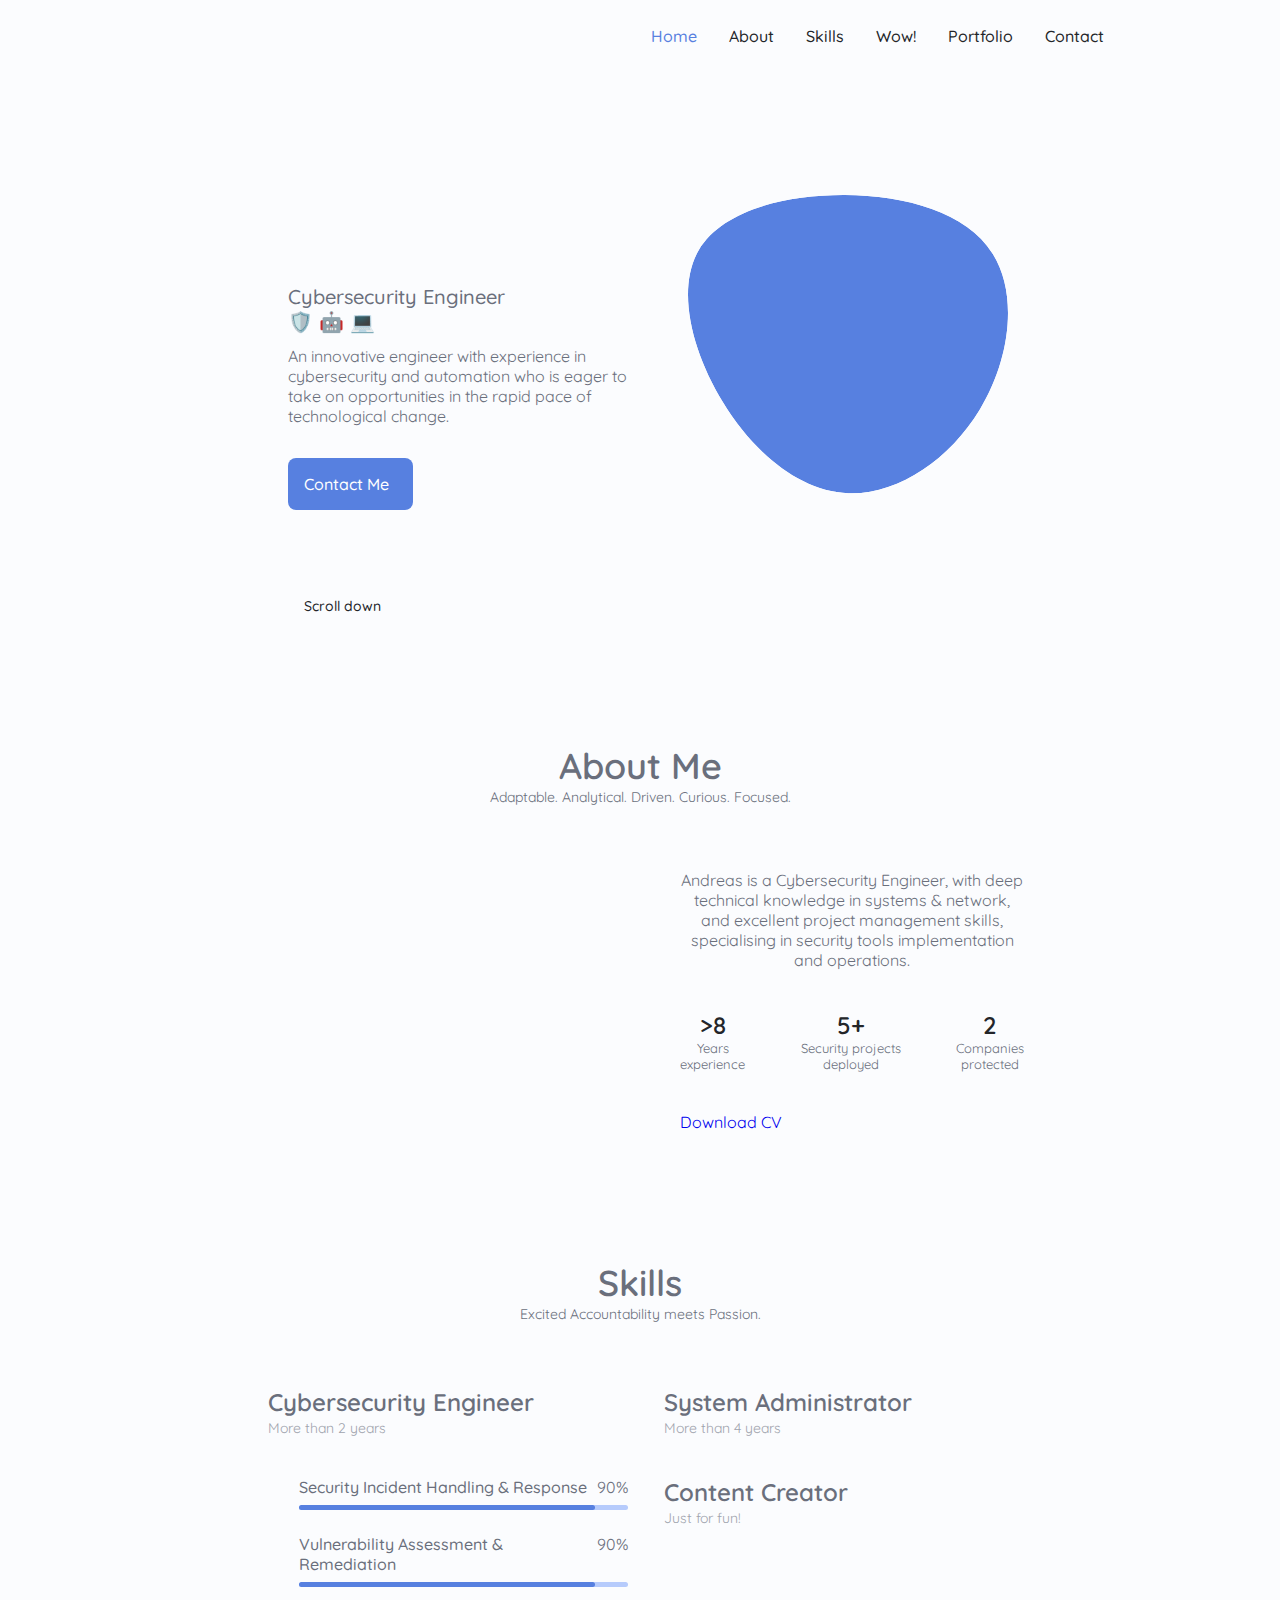
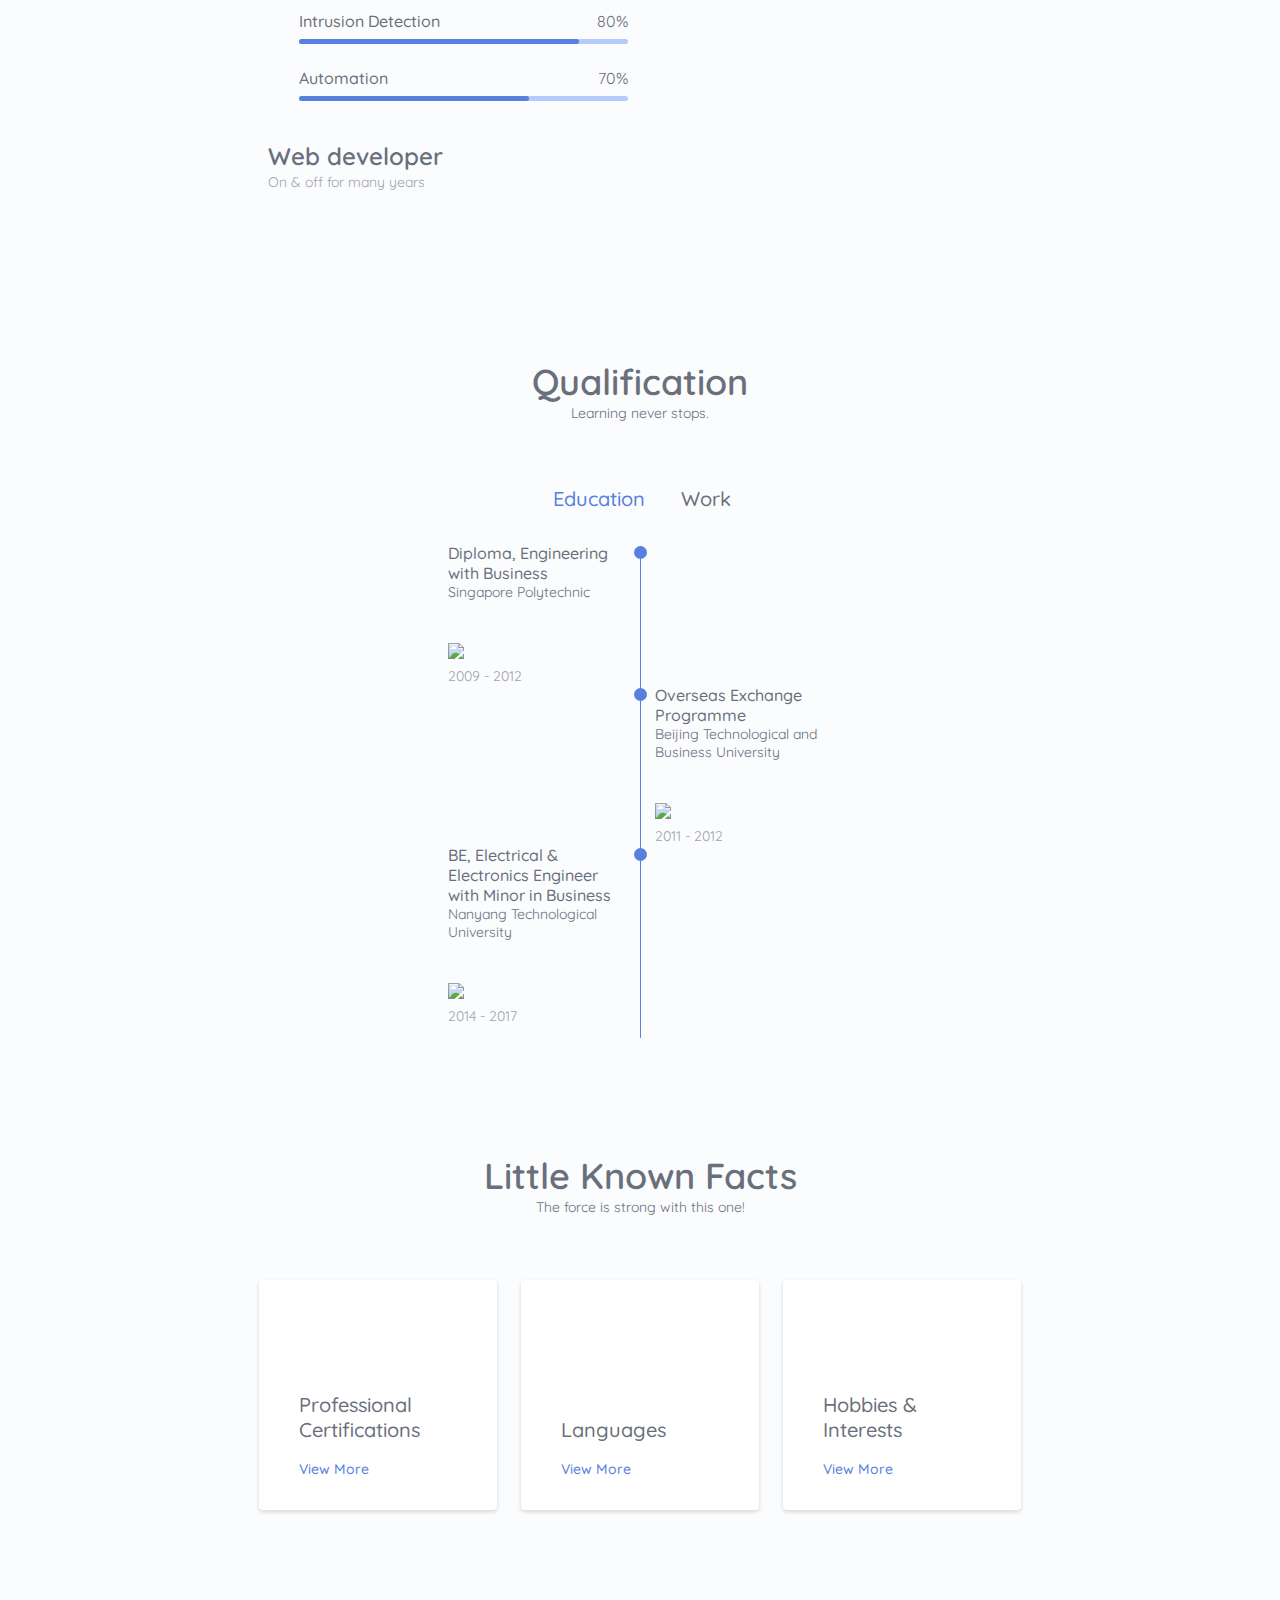
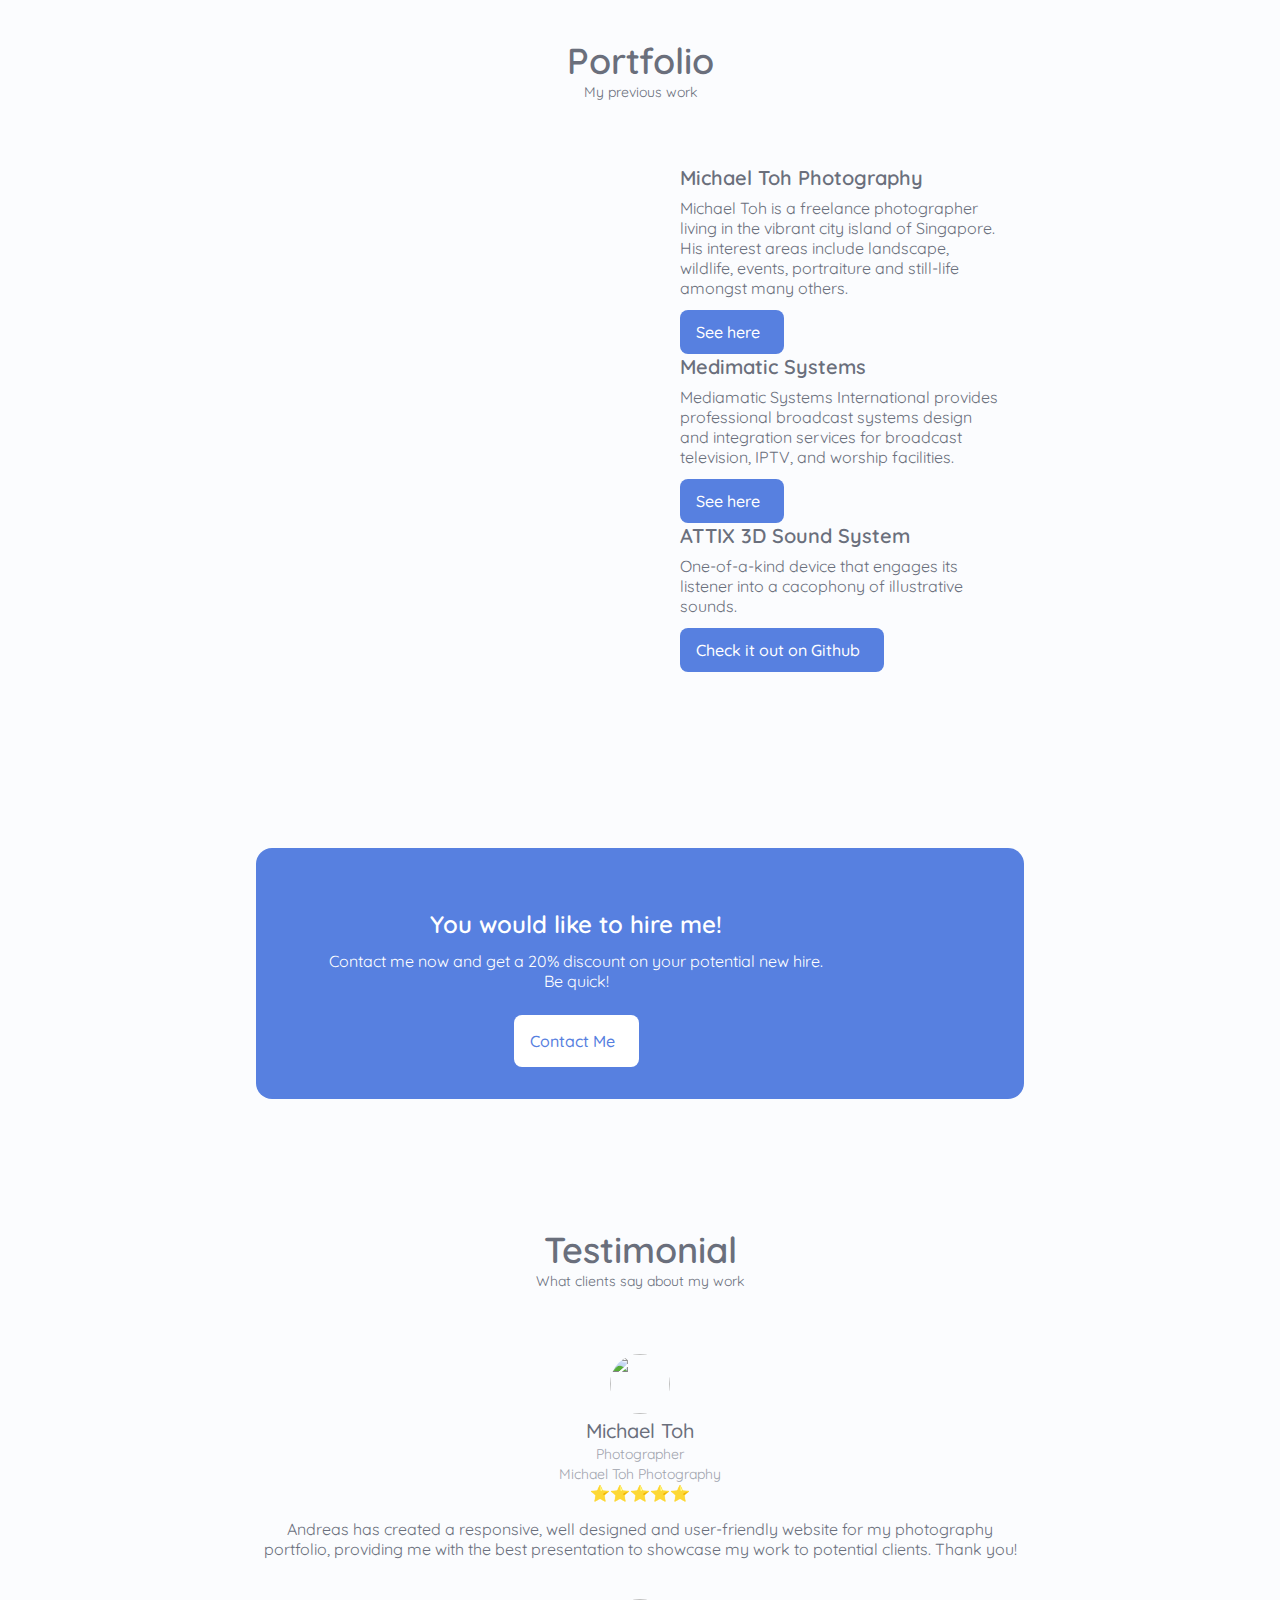
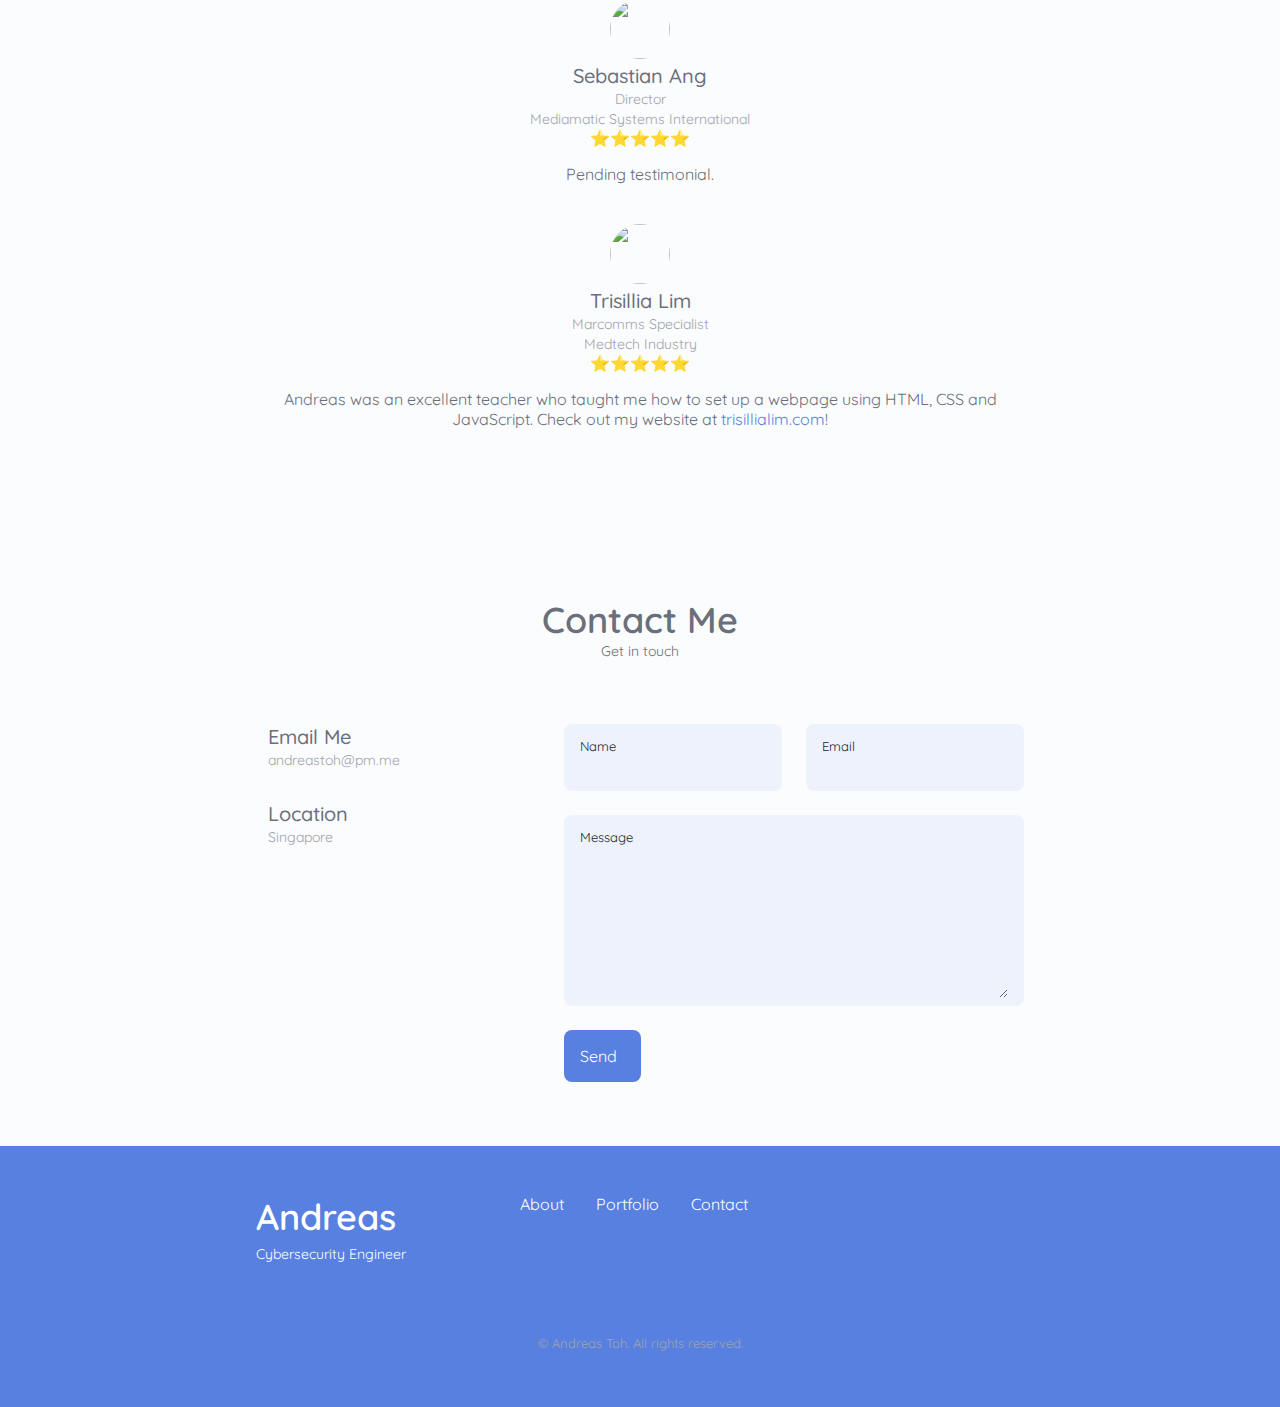
==== index.html @ 4fd18a77 "Add files via upload" ====
<!DOCTYPE html>
<html lang="en">
<head>
<meta charset="UTF-8">
<meta name="title" content="Andreas Toh" />
<meta name="url" content="https://andreastoh.github.io" />
<meta property="og:url" content="https://andreastoh.github.io" />
<meta name="keywords" content="andreas, toh, andreastoh, technology, cybersecurity, resume, portfolio" />
<meta name="description" content="Andreas Toh is an innovative engineer with experience in cybersecurity and automation who is eager to take on opportunities in the rapid pace of technological change." />
<meta name="author" content="Andreas Toh" />
<meta name="viewport" content="width=device-width,initial-scale=1.0" />
<link rel="shortcut icon" href="assets/img/favicon.ico" type="image/x-icon" />
<link rel="icon" href="assets/img/favicon.ico" type="image/x-icon" />
<link rel="apple-touch-icon" href="apple-touch-icon.png">

       <!--==================== UNICONS ====================-->
 <link rel="stylesheet" href="https://unicons.iconscout.com/release/v4.0.0/css/line.css">       
        
        <!--==================== SWIPER CSS ====================-->
        <link rel="stylesheet" href="assets/css/swiper-bundle.min.css">
        
        <!--==================== FLAG CSS ====================-->
        <link rel="stylesheet" href="assets/css/flag-icon.min.css">

        <!--==================== CSS ====================-->
        <link rel="stylesheet" href="assets/css/style.css">

        <title>Andreas Toh</title>
    </head>
    <body>
        <!--==================== HEADER ====================-->
        <header class="header" id="header">
            <nav class="nav container">
            	<a href="#" class="nav__logo"><img class="andreas__icon"></a>

            	<div class="nav__menu" id="nav-menu">
            		<ul class="nav__list grid">
            			<li class="nav__item">
            				<a href="#home" class="nav__link active-link">
            					<i class="uil uil-estate nav__icon"></i> Home
            				</a>
            			</li>
            			<li class="nav__item">
            				<a href="#about" class="nav__link">
            					<i class="uil uil-user nav__icon"></i> About
            				</a>
            			</li>
            			<li class="nav__item">
            				<a href="#skills" class="nav__link">
            					<i class="uil uil-file-alt nav__icon"></i> Skills
            				</a>
            			</li>
            			<li class="nav__item">
            				<a href="#wow" class="nav__link">
            					<i class="uil uil-grin-tongue-wink nav__icon"></i> Wow!
            				</a>
            			</li>
            			<li class="nav__item">
            				<a href="#portfolio" class="nav__link">
            					<i class="uil uil-scenery nav__icon"></i> Portfolio
            				</a>
            			</li>
            			<li class="nav__item">
            				<a href="#contact" class="nav__link">
            					<i class="uil uil-message nav__icon"></i> Contact
            				</a>
            			</li>
            		</ul>
                    <i class="uil uil-times nav__close" id="nav-close"></i>
                </div>
                <div class="nav__btns">
                    <!-- Theme change button -->
                    <i class="uil uil-moon change-theme" id="theme-button"></i>
                    
                    <div class="nav__toggle" id="nav-toggle">
                        <i class="uil uil-apps"></i>
                    </div>
                </div>

            </nav>
        </header>

        <!--==================== MAIN ====================-->
        <main class="main">
            <!--==================== HOME ====================-->
            <section class="home section" id="home">
                <div class="home__container container grid">
                    <div class="home__content grid">
                        <div class="home__social">
                            <a href="https://www.linkedin.com/in/andreastoh/" target="_blank" class="home__social-icon">
                                <i class="uil uil-linkedin-alt"></i>
                            </a>
                            <a href="https://github.com/andreastoh" target="_blank" class="home__social-icon">
                                <i class="uil uil-github-alt"></i>
                            </a>
                            <a href="https://www.youtube.com/channel/UC8nnvdP-AsICPzz7HF8V5Kg" target="_blank" class="home__social-icon">
                                <i class="uil uil-youtube"></i>
                            </a>
                        </div>
                        <div class="home__img">
                            <svg class="home__blob" viewBox="0 0 200 187" xmlns="http://www.w3.org/2000/svg" xmlns:xlink="http://www.w3.org/1999/xlink">
                                <mask id="mask0" mask-type="alpha">
                                    <path d="M190.312 36.4879C206.582 62.1187 201.309 102.826 182.328 134.186C163.346 165.547 
                                    130.807 187.559 100.226 186.353C69.6454 185.297 41.0228 161.023 21.7403 129.362C2.45775 
                                    97.8511 -7.48481 59.1033 6.67581 34.5279C20.9871 10.1032 59.7028 -0.149132 97.9666 
                                    0.00163737C136.23 0.303176 174.193 10.857 190.312 36.4879Z"/>
                                </mask>
                                <g mask="url(#mask0)">
                                    <path d="M190.312 36.4879C206.582 62.1187 201.309 102.826 182.328 134.186C163.346 
                                    165.547 130.807 187.559 100.226 186.353C69.6454 185.297 41.0228 161.023 21.7403 
                                    129.362C2.45775 97.8511 -7.48481 59.1033 6.67581 34.5279C20.9871 10.1032 59.7028 
                                    -0.149132 97.9666 0.00163737C136.23 0.303176 174.193 10.857 190.312 36.4879Z"/>
                                    <image class="home__blob-img" x='0' y='0' xlink:href="assets/img/profile.jpg"/>
                                </g>
                            </svg>
                        </div>
                        <div class="home__data">
                            <div class="home__typed"><span class="home__title typing"></span></div>
                            <h3 class="home__subtitle">Cybersecurity Engineer<br> 🛡️  🤖  💻</h3>
                            <p class="home__description">An innovative engineer with experience in cybersecurity and automation who is eager to take on opportunities in the rapid pace of technological change.</p>
                            <a href="#contact" class="button button--flex">
                                Contact Me <i class="uil uil-message button__icon"></i>
                            </a>
                        </div>
                    </div>
                    <div class="home__scroll">
                        <a href="#about" class="home__scroll-button button--flex">
                            <i class="uil uil-mouse-alt home__scroll-mouse"></i>
                            <span class="home__scroll-name">Scroll down</span>
                            <i class="uil uil-arrow-down home__scroll-arrow"></i>
                        </a>
                    </div>
                </div>
            </section>

            <!--==================== ABOUT ====================-->
            <section class="about section" id="about">
                <h2 class="section__title">About Me</h2>
                <span class="section__subtitle">Adaptable. Analytical. Driven. Curious. Focused.</span>

                <div class="about__container container grid">
                    <img src="assets/img/about.jpg" alt="" class="about_img">

                    <div class="about__data">
                        <p class="about__description">Andreas is a Cybersecurity Engineer, with deep technical knowledge in systems & network, and excellent project management skills, specialising in security tools implementation and operations.</p>

                        <div class="about__info">
                            <div>
                                <span class="about__info-title">>8</span>
                                <span class="about__info-name">Years <br> experience</span>
                            </div>

                            <div>
                                <span class="about__info-title">5+</span>
                                <span class="about__info-name">Security projects <br> deployed</span>
                            </div>

                            <div>
                                <span class="about__info-title">2</span>
                                <span class="about__info-name">Companies <br> protected</span>
                            </div>
                        </div>
                        <div class="about__buttons">
                            <a download="" href="assets/pdf/Andreas-CV.pdf" target="_blank" class="neon-button button--flex">
                                Download CV<i class="uil uil-download-alt button__icon"></i>
                            </a>
                        </div>
                    </div>
                </div>        
            </section>

            <!--==================== SKILLS ====================-->
            <section class="skills section" id="skills">
                <h2 class="section__title">Skills</h2>
                <span class="section__subtitle">Excited Accountability meets Passion.</span>

                <div class="skills__container container grid">
                    <div>
                        <!--==================== SKILLS 1 ====================-->
                        <div class="skills__content skills__open">
                            <div class="skills__header">
                                <i class="uil uil-shield-plus skills__icon"></i>
                                
                                <div>
                                    <h1 class="skills__title">Cybersecurity Engineer</h1>
                                    <span class="skills__subtitle">More than 2 years</span>
                                </div>

                                <i class="uil uil-angle-down skills__arrow"></i>
                            </div>

                            <div class="skills__list grid">
                                 <div class="skills__data">
                                      <div class="skills__titles">
                                        <h3 class="skills__name">Security Incident Handling & Response</h3>
                                        <span class="skills__number">90%</span>
                                     </div>
                                    <div class="skills__bar">
                                        <span class="skills__percentage skills__sihr"></span>
                                    </div>
                                </div>

                                <div class="skills__data">
                                    <div class="skills__titles">
                                        <h3 class="skills__name">Vulnerability Assessment & Remediation</h3>
                                        <span class="skills__number">90%</span>
                                    </div>
                                    <div class="skills__bar">
                                        <span class="skills__percentage skills__va"></span>
                                    </div>
                                </div>

                                <div class="skills__data">
                                    <div class="skills__titles">
                                        <h3 class="skills__name">Intrusion Detection</h3>
                                        <span class="skills__number">80%</span>
                                    </div>
                                    <div class="skills__bar">
                                        <span class="skills__percentage skills__ids"></span>
                                    </div>
                                </div>

                                <div class="skills__data">
                                     <div class="skills__titles">
                                        <h3 class="skills__name">Automation</h3>
                                        <span class="skills__number">70%</span>
                                    </div>
                                    <div class="skills__bar">
                                        <span class="skills__percentage skills__automation"></span>
                                    </div>
                                </div>
                            </div>
                        </div>

                        <!--==================== SKILLS 2 ====================-->
                        <div class="skills__content skills__close">
                            <div class="skills__header">
                                <i class="uil uil-brackets-curly skills__icon"></i>
                                
                                <div>
                                    <h1 class="skills__title">Web developer</h1>
                                    <span class="skills__subtitle">On & off for many years</span>
                                </div>

                                <i class="uil uil-angle-down skills__arrow"></i>
                            </div>

                            <div class="skills__list grid">
                                 <div class="skills__data">
                                      <div class="skills__titles">
                                        <h3 class="skills__name">HTML</h3>
                                        <span class="skills__number">90%</span>
                                     </div>
                                    <div class="skills__bar">
                                        <span class="skills__percentage skills__html"></span>
                                    </div>
                                </div>

                                <div class="skills__data">
                                    <div class="skills__titles">
                                        <h3 class="skills__name">CSS</h3>
                                        <span class="skills__number">80%</span>
                                    </div>
                                    <div class="skills__bar">
                                        <span class="skills__percentage skills__css"></span>
                                    </div>
                                </div>

                                <div class="skills__data">
                                    <div class="skills__titles">
                                        <h3 class="skills__name">JavaScript</h3>
                                        <span class="skills__number">60%</span>
                                    </div>
                                    <div class="skills__bar">
                                        <span class="skills__percentage skills__js"></span>
                                    </div>
                                </div>

                                <div class="skills__data">
                                     <div class="skills__titles">
                                        <h3 class="skills__name">PHP</h3>
                                        <span class="skills__number">50%</span>
                                    </div>
                                    <div class="skills__bar">
                                        <span class="skills__percentage skills__php"></span>
                                    </div>
                                </div>
                            </div>
                        </div>
                    </div>

                    <div>
                    <!--==================== SKILLS 3 ====================-->
                        <div class="skills__content skills__close">
                            <div class="skills__header">
                                <i class="uil uil-swatchbook skills__icon"></i>
                                
                                <div>
                                    <h1 class="skills__title">System Administrator</h1>
                                    <span class="skills__subtitle">More than 4 years</span>
                                </div>

                                <i class="uil uil-angle-down skills__arrow"></i>
                            </div>

                            <div class="skills__list grid">
                                 <div class="skills__data">
                                      <div class=skills__titles>
                                        <h3 class="skills__name">Windows</h3>
                                        <span class="skills__number">90%</span>
                                     </div>
                                    <div class="skills__bar">
                                        <span class="skills__percentage skills__windows"></span>
                                    </div>
                                </div>

                                <div class="skills__data">
                                    <div class=skills__titles>
                                        <h3 class="skills__name">Linux</h3>
                                        <span class="skills__number">85%</span>
                                    </div>
                                    <div class="skills__bar">
                                        <span class="skills__percentage skills__linux"></span>
                                    </div>
                                </div>

                                <div class="skills__data">
                                    <div class="skills__titles">
                                        <h3 class="skills__name">macOS</h3>
                                        <span class="skills__number">85%</span>
                                    </div>
                                    <div class="skills__bar">
                                        <span class="skills__percentage skills__mac"></span>
                                    </div>
                                </div>

                                <div class="skills__data">
                                    <div class="skills__titles">
                                        <h3 class="skills__name">Amazon Web Services</h3>
                                        <span class="skills__number">65%</span>
                                    </div>
                                    <div class="skills__bar">
                                        <span class="skills__percentage skills__aws"></span>
                                    </div>
                                </div>
                            </div>
                        </div>
                    <!--==================== SKILLS 4 ====================-->
                        <div class="skills__content skills__close">
                            <div class="skills__header">
                                <i class="uil uil-video skills__icon"></i>
                                
                                <div>
                                    <h1 class="skills__title">Content Creator</h1>
                                    <span class="skills__subtitle">Just for fun!</span>
                                </div>

                                <i class="uil uil-angle-down skills__arrow"></i>
                            </div>

                            <div class="skills__list grid">
                                 <div class="skills__data">
                                      <div class="skills__titles">
                                        <h3 class="skills__name">Final Cut Pro</h3>
                                        <span class="skills__number">80%</span>
                                     </div>
                                    <div class="skills__bar">
                                        <span class="skills__percentage skills__fcp"></span>
                                    </div>
                                </div>

                                <div class="skills__data">
                                    <div class="skills__titles">
                                        <h3 class="skills__name">Logic Pro X</h3>
                                        <span class="skills__number">70%</span>
                                    </div>
                                    <div class="skills__bar">
                                        <span class="skills__percentage skills__logic"></span>
                                    </div>
                                </div>

                                <div class="skills__data">
                                    <div class="skills__titles">
                                        <h3 class="skills__name">Adobe Photoshop</h3>
                                        <span class="skills__number">75%</span>
                                    </div>
                                    <div class="skills__bar">
                                        <span class="skills__percentage skills__photoshop"></span>
                                    </div>
                                </div>

                                <div class="skills__data">
                                     <div class="skills__titles">
                                        <h3 class="skills__name">Adobe Illustrator</h3>
                                        <span class="skills__number">65%</span>
                                    </div>
                                    <div class="skills__bar">
                                        <span class="skills__percentage skills__illustrator"></span>
                                    </div>
                                </div>
                            </div>
                        </div>

                    </div>   
                    </div>
                </div>
            </section>

            <!--==================== QUALIFICATION ====================-->
            <section class="qualification section">
                <h2 class="section__title">Qualification</h2>
                <span class="section__subtitle">Learning never stops.</span>

                <div class="qualification__container container">
                    <div class="qualification__tabs">
                        <div class="qualification__button button--flex qualification__active" data-target='#education'>
                            <i class="uil uil-graduation-cap qualification__icon"></i>
                            Education
                        </div>

                        <div class="qualification__button button--flex" data-target='#work'>
                            <i class="uil uil-briefcase-alt qualification__icon"></i>
                            Work
                        </div>
                    </div>


                    <div class="qualification__sections">
                        <!--==================== QUALIFICATION CONTENT 1 ====================-->
                        <div class="qualification__content qualification__active" data-content id="education">
                            <!--==================== QUALIFICATION 1 ====================-->
                            <div class="qualification__data">
                                <div>
                                    <h3 class="qualification__title">Diploma, Engineering with Business</h3>
                                    <span class="qualification__subtitle">Singapore Polytechnic<br><a href="https://www.sp.edu.sg/" target="_blank"><img class="school-icon sp__icon"></a><br><img src="assets/img/sg.svg" class="flag-icon"></span>
                                    <div class="qualification__calendar">
                                        <i class="uil uil-calendar-alt"></i>
                                        2009 - 2012
                                    </div>
                                </div>

                                <div>
                                    <span class="qualification__rounder"></span>
                                    <span class="qualification__line"></span>
                                </div>
                            </div>

                            <!--==================== QUALIFICATION 2 ====================-->
                            <div class="qualification__data">
                                <div></div>

                                <div>
                                    <span class="qualification__rounder"></span>
                                    <span class="qualification__line"></span>
                                </div>

                                <div>
                                    <h3 class="qualification__title">Overseas Exchange Programme</h3>
                                    <span class="qualification__subtitle">Beijing Technological and Business University<br><a href="https://english.btbu.edu.cn/" target="_blank"><img class="school-icon btbu__icon"></a><br><img src="assets/img/cn.svg" class="flag-icon"></span>
                                    <div class="qualification__calendar">
                                        <i class="uil uil-calendar-alt"></i>
                                        2011 - 2012
                                    </div>
                                </div>
                            </div>

                            <!--==================== QUALIFICATION 3 ====================-->
                            <div class="qualification__data">
                                <div>
                                    <h3 class="qualification__title">BE, Electrical & Electronics Engineer with Minor in Business</h3>
                                    <span class="qualification__subtitle">Nanyang Technological University<br><a href="https://www.ntu.edu.sg/" target="_blank"><img class="school-icon ntu__icon"></a><br><img src="assets/img/sg.svg" class="flag-icon"></span>
                                    <div class="qualification__calendar">
                                        <i class="uil uil-calendar-alt"></i>
                                        2014 - 2017
                                    </div>
                                </div>

                                <div>
                                    <span class="qualification__rounder"></span>
                                    <span class="qualification__line"></span>
                                </div>
                            </div>
                        </div>
                        <!--==================== QUALIFICATION CONTENT 2 ====================-->
                        <div class="qualification__content" data-content id="work">
                            <!--==================== QUALIFICATION 1 ====================-->
                            <div class="qualification__data">
                                <div>
                                    <h3 class="qualification__title">Broadcast Engineer & Web Developer</h3>
                                    <span class="qualification__subtitle">Mediamatic Systems International<br><a href="https://www.mediamatic-sg.com/" target="_blank"><img class="company-icon mediamatic__icon"></a></span>
                                    <div class="qualification__calendar">
                                        <i class="uil uil-calendar-alt"></i>
                                        Feb 2012 - May 2012
                                    </div>
                                </div>

                                <div>
                                    <span class="qualification__rounder"></span>
                                    <span class="qualification__line"></span>
                                </div>
                            </div>

                            <!--==================== QUALIFICATION 2 ====================-->
                            <div class="qualification__data">
                                <div></div>

                                <div>
                                    <span class="qualification__rounder"></span>
                                    <span class="qualification__line"></span>
                                </div>

                                <div>
                                    <h3 class="qualification__title">Engineer, Service Operations</h3>
                                    <span class="qualification__subtitle">Singtel<br><a href="https://www.singtel.com/" target="_blank"><img class="company-icon singtel__icon"></a></span>
                                    <div class="qualification__calendar">
                                        <i class="uil uil-calendar-alt"></i>
                                        Jul 2017 - Jun 2019
                                    </div>
                                </div>
                            </div>

                            <!--==================== QUALIFICATION 3 ====================-->
                            <div class="qualification__data">
                                <div>
                                    <h3 class="qualification__title">Security Engineer, NSOC</h3>
                                    <span class="qualification__subtitle">Singtel<br><a href="https://www.singtel.com/" target="_blank"><img class="company-icon singtel__icon"></a></span>
                                    <div class="qualification__calendar">
                                        <i class="uil uil-calendar-alt"></i>
                                        Jul 2019 - Feb 2020
                                    </div>
                                </div>

                                <div>
                                    <span class="qualification__rounder"></span>
                                    <span class="qualification__line"></span>
                                </div>
                            </div>

                            <!--==================== QUALIFICATION 4 ====================-->
                            <div class="qualification__data">
                                <div></div>

                                <div>
                                    <span class="qualification__rounder"></span>
                                    <!-- <span class="qualification__line"></span> -->
                                </div>

                                <div>
                                    <h3 class="qualification__title">IT Security Engineer</h3>
                                    <span class="qualification__subtitle">Partners Group<br><a href="https://www.partnersgroup.com/en/" target="_blank"><img class="company-icon pg__icon"></a></span>
                                    <div class="qualification__calendar">
                                        <i class="uil uil-calendar-alt"></i>
                                        Feb 2020 - Present
                                    </div>
                                </div>

                            </div>
                        </div>
                    </div>
                </div>


            </section>

            <!--==================== WOW ====================-->
            <section class="wow section" id="wow">
                <h2 class="section__title">Little Known Facts</h2>
                <span class="section__subtitle">The force is strong with this one!</span>

                <div class="wow__container container grid">
                    <!--==================== WOW 1 ====================-->
                    <div class="wow__content">
                        <div>
                            <i class="uil uil-file-alt wow__icon"></i>
                            <h3 class="wow__title">Professional <br> Certifications</h3>    
                        </div>

                        <span class="button button--flex button--small button--link wow__button">
                        View More
                        <i class="uil uil-arrow-right button__icon"></i>
                    </span>

                    <div class="wow__modal">
                        <div class="wow__modal-content">
                            <h4 class="wow__modal-title">Professional Certifications<p class="wow__text">Click to verify.</p></h4>
                            <i class="uil uil-times wow__modal-close"></i>

                            <ul class="wow__modal-wow grid">
                                <li class="wow__modal-service">
                                    <i class="uil uil-check-circle wow__modal-icon"></i>
                                    <p><a href="https://www.credly.com/badges/b3ad53af-934f-4d92-ba04-99338d7c5fd6/linked_in_profile" target="_blank" class="wow__cert"><b>Cisco</b> Certified Network Associate<br><a class="wow__text"></a></a></p>
                                </li>
                                <li class="wow__modal-service">
                                    <i class="uil uil-check-circle wow__modal-icon"></i>
                                    <p><a href="https://rhtapps.redhat.com/certifications/badge/verify/3M5SISB77KBCTVUQYZQVHQSFPYAEQU3CUPSQX2KSDXT6RW46LQ3T7ULZ55KZZ56SKO7EQ3ETTLYZQ4U5NQYTCNA62RUWOCM34WWBUYQ=" target="_blank" class="wow__cert"><b>Red Hat</b> Certified System Administrator<br><a class="wow__text">Credential-ID: 180-120-719</a></a></p>
                                </li>
                                <li class="wow__modal-service">
                                    <i class="uil uil-check-circle wow__modal-icon"></i>
                                    <p><a href="https://rhtapps.redhat.com/certifications/badge/verify/3M5SISB77KBCTVUQYZQVHQSFPYAEQU3CUPSQX2KSDXT6RW46LQ34UFHA6EGV4MX6OEQWWNEDUIWXWPUWTPNOZCAXTQD32BJ2PLFPHS3STVWDCMJUD3KGSZYJTPS2YGTCOKOWYMJRGQPNI2LHBGN6LLA2MI======" target="_blank" class="wow__cert"><b>Red Hat</b> Certified Specialist in Ansible Automation<br><a class="wow__text">Credential-ID: 180-120-719</a></a></p>
                                </li>
                                <li class="wow__modal-service">
                                    <i class="uil uil-check-circle wow__modal-icon"></i>
                                    <p><a href="https://aspen.eccouncil.org/Verify" target="_blank" class="wow__cert"><b>EC-Council</b> Certified Ethical Hacker<br><a class="wow__text">Credential-ID: ECC8129074635</a></a></p>
                                </li>
                                <li class="wow__modal-service">
                                    <i class="uil uil-check-circle wow__modal-icon"></i>
                                    <p><b>UiPath</b> RPA Developer Advanced<br><a class="wow__text">Credential-ID: 474157119824324299</a></p>
                                </li>
                                <li class="wow__modal-service">
                                    <i class="uil uil-check-circle wow__modal-icon"></i>
                                    <p><a href="https://www.axelos.com/successful-candidates-register" target="_blank" class="wow__cert"><b>ITIL</b> Foundation Certified in IT Service Management<br><a class="wow__text">Credential-ID: GR750498060AT</a></a></p>
                                </li>
                                <li class="wow__modal-service">
                                    <i class="uil uil-check-circle wow__modal-icon"></i>
                                    <p><b>Lean Six Sigma</b> Yellow Belt</p>
                                </li>
                            </ul>
                        </div>
                    </div>
                    </div>
                    <!--==================== WOW 2 ====================-->
                    <div class="wow__content">
                        <div>
                            <i class="uil uil-english-to-chinese wow__icon"></i>
                            <h3 class="wow__title"><br>Languages</h3>    
                        </div>

                        <span class="button button--flex button--small button--link wow__button">
                        View More
                        <i class="uil uil-arrow-right button__icon"></i>
                    </span>

                    <div class="wow__modal">
                        <div class="wow__modal-content">
                            <h4 class="wow__modal-title">Languages</h4>
                            <i class="uil uil-times wow__modal-close"></i>

                            <ul class="wow__modal-wow grid">
                                <li class="wow__modal-service">
                                    <i class="uil uil-letter-english-a wow__modal-icon"></i>
                                    <img src="assets/img/gb.svg" class="wow__flag">
                                    <p>&nbsp;<b>English</b> - <a class="wow__text">Native or bilingual proficiency</a><br></p>
                                </li>
                                <li class="wow__modal-service">
                                    <i class="uil uil-letter-chinese-a wow__modal-icon"></i>
                                    <img src="assets/img/cn.svg" class="wow__flag">
                                    <p>&nbsp;<b>Chinese, 话语</b> - <a class="wow__text">Native or bilingual proficiency</a></p>
                                </li>
                                <li class="wow__modal-service">
                                    <i class="uil uil-letter-japanese-a wow__modal-icon"></i>
                                    <img src="assets/img/jp.svg" class="wow__flag">
                                    <p>&nbsp;<b>Japanese, 日本語</b> - <a class="wow__text">Elementary proficiency</a></p>
                                </li>
                                <li class="wow__modal-service">
                                    <i class="uil uil-letter-english-a wow__modal-icon"></i>
                                    <img src="assets/img/de.svg" class="wow__flag">
                                    <p>&nbsp;<b>German, Deutsch</b> - <a class="wow__text">Elementary proficiency</a></p>
                                </li>
                            </ul>
                        </div>
                    </div>
                    </div>
                    <!--==================== WOW 3 ====================-->
                    <div class="wow__content">
                        <div>
                            <i class="uil uil-headphones wow__icon"></i>
                            <h3 class="wow__title">Hobbies & <br> Interests</h3>    
                        </div>

                        <span class="button button--flex button--small button--link wow__button">
                        View More
                        <i class="uil uil-arrow-right button__icon"></i>
                    </span>

                    <div class="wow__modal">
                        <div class="wow__modal-content">
                            <h4 class="wow__modal-title">Hobbies & Interests</h4>
                            <i class="uil uil-times wow__modal-close"></i>

                            <ul class="wow__modal-wow grid">
                                <li class="wow__modal-service">
                                    <i class="uil uil-heart wow__modal-icon"></i>
                                    <p>Technology 🤖 💻 🚗 <br><a class="wow__text">Cybersecurity | Machine Learning | Automation | Blockchain</a></p>
                                </li>
                                <li class="wow__modal-service">
                                    <i class="uil uil-heart wow__modal-icon"></i>
                                    <p>Triathlon 🏊🏻 🚴🏻 🏃🏻 <br><a class="wow__text">I completed an </a><a href="https://feathersprod.blob.core.windows.net/api-public/F1B1CD93-E7FF-4662-817C-00BCF79FA01E.pdf" target="_blank" class="wow__ironman"><b>IRONMAN</b></a><a class="wow__text"> Triathlon in 12:00:00.</a></p>
                                </li>
                                <li class="wow__modal-service">
                                    <i class="uil uil-heart wow__modal-icon"></i>
                                    <p>Music 🎧 🎸 🎵 <br><a class="wow__text">Check out my band, <b>Blank Shot</b>, on </a><a href="https://open.spotify.com/artist/1EZELpgCuWKrlrWqyvRtob" target="_blank" class="wow__spotify"><b>Spotify!</b></a></p> 
                                </li>
                                <li class="wow__modal-service">
                                    <i class="uil uil-heart wow__modal-icon"></i>
                                    <p>Travel ✈️ 🌴 ☀️ <br><a class="wow__text">I love exploring the world. View my memories on </a><a href="https://www.youtube.com/channel/UC8nnvdP-AsICPzz7HF8V5Kg" target="_blank" class="wow__ironman"><b>YouTube</b></a>.</p> 
                                </li>
                                <li class="wow__modal-service">
                                    <i class="uil uil-heart wow__modal-icon"></i>
                                    <p>Space 🚀 ⭐ 🌓 <br><a class="wow__text">Astronomy & the Universe just intrigues me!</a></p>
                                </li>
                                <li class="wow__modal-service">
                                    <i class="uil uil-heart wow__modal-icon"></i>
                                    <p>Football ⚽ 🚩 🔱 <br><a class="wow__text">Glory Glory </a><a class="wow__ironman"><b>Man United 😈 </b></a>&nbsp;!</p>
                                </li>
                                <li class="wow__modal-service">
                                    <i class="uil uil-newspaper wow__modal-icon"></i>
                                    <p>Features <br><a class="wow__text">🔥&ensp;Fitness & diet on </a><a href="https://www.straitstimes.com/sport/hotbods-andreas-toh-25-it-engineer" target="_blank" class="wow__st"><b>The Straits Times</b></a><a class="wow__text"> Hot Bods.</a>
                                    <br><a class="wow__text">🎤&ensp;My interview on running with <a href="https://www.prischew.com/sports/running/train-consistently-and-keep-the-passion-for-running-alive-urges-sub-17-mins-5km-runner-andreas-toh/" target="_blank" class="wow__pc"><b>Pris Chew Dot Com</b></a>.</a>
                                    <br><a class="wow__text">🌟&ensp;Blank Shot, winners of Hard Rock Rising on <a href="https://www.bandwagon.asia/articles/do-band-competitions-really-benefit-acts-we-ask-the-winners" target="_blank" class="wow__bw"><b>bandwagon</b></a>.</a>
                                    </p>
                                </li>
                            </ul>
                        </div>
                    </div>
                    </div>
                </div>
            </section>

            <!--==================== PORTFOLIO ====================-->
            <section class="portfolio section" id="portfolio">
                <h2 class="section__title">Portfolio</h2>
                <span class="section__subtitle">My previous work</span>

                <div class="portfolio__container container swiper-container">
                    <div class="swiper-wrapper">
                    <!--==================== PORTFOLIO 1 ====================-->
                    <div class="portfolio__content grid swiper-slide">
                        <img src="assets/img/portfolio1.png" alt="" class="portfolio__img">

                        <div class="portfolio__data">
                            <h3 class="portfolio__title">Michael Toh Photography</h3>
                            <p class="portfolio__description">Michael Toh is a freelance photographer living in the vibrant city island of Singapore. His interest areas include landscape, wildlife, events, portraiture and still-life amongst many others.</p>
                            <a href="https://michaeltohphotography.com/" target="_blank" class="button button--flex button--small portfolio__button">
                                See here
                                <i class="uil uil-arrow-right button__icon"></i>
                            </a>
                        </div>
                    </div>

                    <!--==================== PORTFOLIO 2 ====================-->
                    <div class="portfolio__content grid swiper-slide">
                        <img src="assets/img/portfolio2.png" alt="" class="portfolio__img">

                        <div class="portfolio__data">
                            <h3 class="portfolio__title">Medimatic Systems</h3>
                            <p class="portfolio__description">Mediamatic Systems International provides professional broadcast systems design and integration services for broadcast television, IPTV, and worship facilities.</p>
                            <a href="https://www.mediamatic-sg.com/" target="_blank" class="button button--flex button--small portfolio__button">
                                See here
                                <i class="uil uil-arrow-right button__icon"></i>
                            </a>
                        </div>
                    </div>

                    <!--==================== PORTFOLIO 3 ====================-->
                    <div class="portfolio__content grid swiper-slide">
                        <img src="assets/img/portfolio3.jpg" alt="" class="portfolio__img">

                        <div class="portfolio__data">
                            <h3 class="portfolio__title">ATTIX 3D Sound System</h3>
                            <p class="portfolio__description">One-of-a-kind device that engages its listener into a cacophony of illustrative sounds.</p>
                            <a href="https://github.com/andreastoh/3D-audio-project/wiki" target="_blank" class="button button--flex button--small portfolio__button">
                                Check it out on Github
                                <i class="uil uil-github-alt button__icon"></i>
                            </a>
                        </div>
                    </div>
                    </div>
                        <!-- Add Arrows -->
                        <div class="swiper-button-next">
                            <i class="uil uil-angle-right-b swiper-portfolio-icon"></i>
                        </div>
                        <div class="swiper-button-prev">
                            <i class="uil uil-angle-left-b swiper-portfolio-icon"></i>
                        </div>
                        <!-- Add Pagination -->
                        <div class="swiper-pagination"></div>
                </div>
            </section>

            <!--==================== PROJECT IN MIND ====================-->
            <section class="project section">
                <div class="project__bg">
                    <div class="project__container container grid">
                        <div class="project__data">
                            <h2 class="project__title">You would like to hire me!</h2>
                            <p class="project__description">Contact me now and get a 20% discount on your potential new hire. <br>Be quick!</p>
                            <a href="#contact" class="button button--flex button--white">
                                Contact Me
                                <i class="uil uil-message project__icon button__icon"></i>
                            </a>
                        </div>

                        <img src="assets/img/project.png" alt="" class="project__img">
                    </div>
                </div>


            </section>

            <!--==================== TESTIMONIAL ====================-->
            <section class="testimonial section">
                <h2 class="section__title">Testimonial</h2>
                <span class="section__subtitle">What clients say about my work</span>

                <div class="testimonial__container container swiper-container">
                    <div class="swiper-wrapper">
                        <!--==================== TESTIMONIAL 1 ====================-->
                        <div class="testimonial__content swiper-slide">
                            <div class="testimonial__data">
                                <div class="testimonial__header">
                                    <img src="assets/img/testimonial1.png" alt="" class="testimonial__img">

                                    <div>
                                        <h3 class="testimonial__name">Michael Toh</h3>
                                        <span class="testimonial__client">Photographer<br>Michael Toh Photography</span>
                                    </div>
                                </div>

                                <div>
                                    <p>⭐⭐⭐⭐⭐<p>
                                </div>
                            </div>

                            <p class="testimonial__description">Andreas has created a responsive, well designed and user-friendly website for my photography portfolio, providing me with the best presentation to showcase my work to potential clients. Thank you!
                            </p>
                        </div>

                        <!--==================== TESTIMONIAL 2 ====================-->
                        <div class="testimonial__content swiper-slide">
                            <div class="testimonial__data">
                                <div class="testimonial__header">
                                    <img src="assets/img/testimonial2.png" alt="" class="testimonial__img">

                                    <div>
                                        <h3 class="testimonial__name">Sebastian Ang</h3>
                                        <span class="testimonial__client">Director<br>Mediamatic Systems International</span>
                                    </div>
                                </div>

                                <div>
                                    <p>⭐⭐⭐⭐⭐<p>
                                </div>
                            </div>

                            <p class="testimonial__description">Pending testimonial.
                            </p>
                        </div>

                        <!--==================== TESTIMONIAL 3 ====================-->
                        <div class="testimonial__content swiper-slide">
                            <div class="testimonial__data">
                                <div class="testimonial__header">
                                    <img src="assets/img/testimonial4.jpg" alt="" class="testimonial__img">

                                    <div>
                                        <h3 class="testimonial__name">Trisillia Lim</h3>
                                        <span class="testimonial__client">Marcomms Specialist<br>Medtech Industry</span>
                                    </div>
                                </div>

                                <div>
                                    <p>⭐⭐⭐⭐⭐<p>
                                </div>
                            </div>

                            <p class="testimonial__description">Andreas was an excellent teacher who taught me how to set up a webpage using HTML, CSS and JavaScript. Check out my website at <a href="https://trisillialim.com" target="_blank" class="testimonial__link">trisillialim.com</a>!
                            </p>
                        </div>
                    </div>

                    <!-- Add Pagination -->
                    <div class="swiper-pagination swiper-pagination-testimonial"></div>
                </div>
            </section>

            <!--==================== CONTACT ME ====================-->
            <section class="contact section" id="contact">
                <h2 class="section__title">Contact Me</h2>
                <span class=section__subtitle>Get in touch</span>

                <div class="contact__container container grid">
                    <div>

                        <div class="contact__information">
                            <i class="uil uil-envelope contact__icon"></i>

                            <div>
                                <h3 class="contact__title">Email Me</h3>
                                <span class="contact__subtitle">andreastoh@pm.me</span>
                            </div>
                        </div>

                        <div class="contact__information">
                            <i class="uil uil-map-marker contact__icon"></i>

                            <div>
                                <h3 class="contact__title">Location</h3>
                                <span class="contact__subtitle">Singapore</span>
                            </div>
                        </div>
                    </div>

                    <form class="contact__form grid" action="https://formsubmit.co/andreastoh@pm.me" method="POST">
                        <div class="contact__inputs grid">
                            <div class="contact__content">
                                <label for="" class="contact__label">Name</label>
                                <input type="text" name="name" class="contact__input" required>
                            </div>
                            <div class="contact__content">
                                <label for="" class="contact__label">Email</label>
                                <input type="email" name="email" class="contact__input" required>
                            </div>
                        </div>
                        <div class="contact__content">
                            <label for="" class="contact__label">Message</label>
                            <textarea name="message" id="" cols="0" rows="7" class="contact__input" required></textarea>
                            <input type="hidden" name="_next" value="https://andreastoh.com">
                            <input type="hidden" name="_cc" value="andreastyh@gmail.com"> 
                            <input type="text" name="_honey" style="display:none">                           
                        </div>
                        
                        <div>
                                <button class="button button--flex contact__send">
                                Send
                                <i class="uil uil-message button__icon"></i>
                            </button>
                        </div>
                    </form>                    
                </div>
            </section>
        </main>

        <!--==================== FOOTER ====================-->
        <footer class="footer">
            <div class="footer__bg">
                <div class="footer__container container grid">
                    <div>
                        <h1 class="footer__title">Andreas</h1>
                        <span class="footer__subtitle">Cybersecurity Engineer</span>
                    </div>

                    <ul class="footer__links">
                        <li>
                           <a href="#about" class="footer__link">About</a> 
                        </li>
                        <li>
                           <a href="#portfolio" class="footer__link">Portfolio</a> 
                        </li>
                        <li>
                           <a href="#contact" class="footer__link">Contact</a> 
                        </li>
                    </ul>

                    <div class="footer__socials">
                        <a href="https://www.linkedin.com/in/andreastoh/" target="_blank" class="footer__social">
                                <i class="uil uil-linkedin-alt"></i>
                            </a>

                            <a href="https://github.com/andreastoh" target="_blank" class="footer__social">
                                <i class="uil uil-github-alt"></i>
                            </a>
                            <a href="https://www.youtube.com/channel/UC8nnvdP-AsICPzz7HF8V5Kg" target="_blank" class="footer__social">
                                <i class="uil uil-youtube"></i>
                            </a>
                        </div>
                </div>  

                <p class="footer__copy">&#169; Andreas Toh. All rights reserved.</p>              
            </div>            
        </footer>
        
        <!--==================== SCROLL TOP ====================-->
        <a href="#" class="scrollup" id="scroll-up">
            <i class="uil uil-arrow-up scrollup__icon"></i>
        </a>

        <!--==================== TYPED JS ====================-->
        <script src="assets/js/typed.min.js"></script>

        <!--==================== SWIPER JS ====================-->
        <script src="assets/js/swiper-bundle.min.js"></script>

        <!--==================== MAIN JS ====================-->
        <script src="assets/js/main.js"></script>

     </body>
</html>
---- assets/css/style.css ----
/*==================== GOOGLE FONTS ====================*/
@import url('https://fonts.googleapis.com/css2?family=Quicksand:wght@300;500;600&display=swap');

/*==================== VARIABLES CSS ====================*/
:root {
    --header-height: 3rem;

    /*========== Colors ==========*/
    /* Change favorite color */
    --hue-color: 222; /*Purple 250 - Green 142 - Blue 230 - Pink 340*/

    /* HSL color mode */
    --first-color: hsl(var(--hue-color), 69%, 61%);
    --first-color-second: hsl(var(--hue-color), 69%, 61%);
    --first-color-alt: hsl(var(--hue-color), 57%, 53%);
    --first-color-lighter: hsl(var(--hue-color), 92%, 85%);
    --title-color: hsl(var(--hue-color), 8%, 15%);
    --text-color: hsl(var(--hue-color), 8%, 45%);
    --text-color-light: hsl(var(--hue-color), 8%, 65%);
    --input-color: hsl(var(--hue-color), 70%, 96%);
    --body-color: hsl(var(--hue-color), 60%, 99%);
    --container-color: #FFF;
    --scroll-bar-color: hsl(var(--hue-color), 12%, 90%);
    --scroll-thumb-color: hsl(var(--hue-color), 12%, 80%);

    /*========== Font and typography ==========*/
    --body-font: 'Quicksand', sans-serif;

    /* .5rem = 8px, 1rem = 16px, 1.5rem = 24px ... */
    --big-font-size: 1.8rem;
    --h1-font-size: 1.5rem;
    --h2-font-size: 1.25rem;
    --h3-font-size: 1.125rem;
    --normal-font-size: 0.938rem;
    --small-font-size: 0.813rem;
    --smaller-font-size: 0.75rem;

    /*========== Font weight ==========*/
    --font-medium: 500;
    --font-semi-bold: 600;

    /*========== Margenes Bottom ==========*/
    /* .25rem = 4px, .5rem = 8px, .75rem = 12px ... */
    --mb-0-25: 0.25rem;
    --mb-0-5: 0.5rem;
    --mb-0-75: 0.75rem;
    --mb-1: 1rem;
    --mb-1-5: 1.5rem;
    --mb-2: 2rem;
    --mb-2-5: 2.5rem;
    --mb-3: 3rem;

    /*========== z index ==========*/
    --z-tooltip: 10;
    --z-fixed: 100;
    --z-modal: 1000;
}

/* Font size for large devices */
@media screen and (min-width: 968px) {
    :root {
        --big-font-size: 2.3rem;
        --h1-font-size: 2.25rem;
        --h2-font-size: 1.5rem;
        --h3-font-size: 1.25rem;
        --normal-font-size: 1rem;
        --small-font-size: 0.875rem;
        --smaller-font-size: 0.813rem;
    }
}

/*========== Variables Dark theme ==========*/
body.dark-theme{
    /* HSL color mode */
    --first-color-second: hsl(var(--hue-color), 30%, 8%);
    --title-color: hsl(var(--hue-color), 8%, 95%);
    --text-color: hsl(var(--hue-color), 8%, 75%);
    --input-color: hsl(var(--hue-color), 29%, 16%);
    --body-color: hsl(var(--hue-color), 28%, 12%);
    --container-color: hsl(var(--hue-color), 29%, 16%);
    --scroll-bar-color: hsl(var(--hue-color), 12%, 48%);
    --scroll-thumb-color: hsl(var(--hue-color), 12%, 36%);
}

body>main>section>div>div>div>div>div>span>a>img.school-icon.sp__icon{
    content: url("../img/sp.png");
}
body.dark-theme>main>section>div>div>div>div>div>span>a>img.school-icon.sp__icon{
    content: url("../img/sp-white.png");
}
body>main>section>div>div>div>div>div>span>a>img.school-icon.btbu__icon{
    content: url("../img/btbu.png");
}
body.dark-theme>main>section>div>div>div>div>div>span>a>img.school-icon.btbu__icon{
    content: url("../img/btbu-white.png");
}
body>main>section>div>div>div>div>div>span>a>img.school-icon.ntu__icon{
    content: url("../img/ntu.png");
}
body.dark-theme>main>section>div>div>div>div>div>span>a>img.school-icon.ntu__icon{
    content: url("../img/ntu-white.png");
}

body>main>section>div>div>div>div>div>span>a>img.company-icon.mediamatic__icon{
    content: url("../img/mediamatic.png");
}
body.dark-theme>main>section>div>div>div>div>div>span>a>img.company-icon.mediamatic__icon{
    content: url("../img/mediamatic-white.png");
}
body>main>section>div>div>div>div>div>span>a>img.company-icon.singtel__icon{
    content: url("../img/singtel.png");
}
body.dark-theme>main>section>div>div>div>div>div>span>a>img.company-icon.singtel__icon{
    content: url("../img/singtel-white.png");
}
body>main>section>div>div>div>div>div>span>a>img.company-icon.pg__icon{
    content: url("../img/pg.png");
}
body.dark-theme>main>section>div>div>div>div>div>span>a>img.company-icon.pg__icon{
    content: url("../img/pg-white.png");
}


/*========== Button Dark/Light ==========*/
.nav__btns{
    display: flex;
    align-items: center;
}

.change-theme{
    font-size: 1.25rem;
    color: var(--title-color);
    margin-right: var(--mb-1);
    cursor: pointer;
}

.change-theme:hover{
    color: var(--first-color);
}


/*==================== BASE ====================*/
*{
    box-sizing: border-box;
    padding: 0;
    margin: 0;
}

html{
    scroll-behavior: smooth;
}

body{
    margin: 0 0 var(--header-height) 0;
    font-family: var(--body-font);
    font-size: var(--normal-font-size);
    background-color: var(--body-color);
    color: var(--text-color);
}

h1,h2,h3,h4{
    color: var(--title=color);
    font-weight: var(--font-semi-bold);
}

ul{
    list-style: none;
}

a{
    text-decoration: none;
}

button{
    padding: 0;
    border: none;
    background: none;
}

img{max-width: 100%;
    height: auto;
}
/*==================== REUSABLE CSS CLASSES ====================*/
.section{
    padding: 2rem 0 4rem;
}

.section__title{
    font-size: var(--h1-font-size);
}

.section__subtitle{
    display: block;
    font-size: var(--small-font-size);
    margin-bottom: var(--mb-3);
}

.section__title,
.section__subtitle{
    text-align: center;
}

/*==================== LAYOUT ====================*/
.container{ 
    max-width: 768px;
    margin-left: var(--mb-1-5);
    margin-right: var(--mb-1-5);
}

.grid{
    display: grid;
    gap: 1.5rem;
}

.header{
    width:  100%;
    position: fixed;
    bottom: 0;
    left: 0;
    z-index: var(--z-fixed);
    background-color: var(--body-color);
}

/*==================== NAV ====================*/
.nav{
    max-width: 968px;
    height: var(--header-height);
    display: flex;
    justify-content: space-between;
    align-items: center;
}


.nav__toggle{
    color: var(--title-color);
    font-weight: var(--font-medium);
}

.nav__logo{
    width: 40px;
}
body>header>nav>a.nav__logo>img.andreas__icon{
    content: url("../img/andreas-white.png");
}
body.dark-theme>header>nav>a.nav__logo>img.andreas__icon{
    content: url("../img/andreas.png");
}

.nav__toggle{
    font-size: 1.1rem;
    cursor: pointer;
}

.nav__toggle:hover{
    color: var(--first-color);
}

@media screen and (max-width: 767px){
    .nav__menu{
        position: fixed;
        bottom: -100%;
        left: 0;
        width: 100%;
        background-color: var(--body-color);
        padding: 4rem 1.5rem 4rem;
        box-shadow: 0 -1px 4px rgba(0, 0, 0, 0.15);
        border-radius: 1.5rem 1.5rem 0 0;
        transition:  0.3s;
    }
}

.nav__list{
    grid-template-columns: repeat(3, 1fr);
    gap: 2rem;
}

.nav__link{
    display: flex;
    flex-direction: column;
    align-items: center;
    font-size: var(--small=font-size);
    color: var(--title-color);
    font-weight: var(--font-medium);
}

.nav__link:hover{
    color: var(--first-color);
}

.nav__icon{
    font-size: 1.2rem;
}

.nav__close{
    position: absolute;
    right: 1.3rem;
    bottom: 0.5rem;
    font-size: 1.5rem;
    cursor: pointer;
    color: var(--first-color);
}

.nav__close:hover{
    color: var(--first-color-alt);
}
/* show menu */
.show-menu{
    bottom: 0;
}

/* Active link */
.active-link{
    color: var(--first-color);
}

/* Change background header */
.scroll-header{
    box-shadow: 0 -1px 4px rgba(0, 0, 0, 0.15);
}

/*==================== HOME ====================*/
.home__container{
    gap:  1rem;
}

.home__content{
    grid-template-columns: 0.5fr 3fr;
    padding-top: 3.5rem;
    align-items: center;
}

.home__social{
    display: grid;
    grid-template-columns: max-content;
    row-gap: 1rem;
}

.home__social-icon{
    font-size: 1.25rem;
    color: var(--first-color);
}

.home__social-icon:hover{
    color: var(--first-color-alt);
}

.home__blob{
    width: 200px;
    fill: var(--first-color);
}

.home__blob-img{
    width: 200px;
}

.home__data{
    grid-column:  1/3;
}

.home__title{
    font-size: var(--big-font-size);
}
.home__typed{
    height: 100px;
}

.home__subtitle{
    font-size: var(--h3-font-size);
    color: var(--text-color);
    font-weight: var(--font-medium);
    margin-bottom: var(--mb-0-75);
}

.home__description{
    margin-bottom: var(--mb-2);
}

.home__scroll{
    display: none;
}

.home__scroll-button{
    color: var(--first-color);
    transition: 0.3s;
}

.home__scroll-button:hover{
    transform: translateY(0.25rem);
}

.home__scroll-mouse{
    font-size: 2rem;
}

.home__scroll-name{
    font-size: var(--small-font-size);
    color: var(--title-color);
    font-weight: var(--font-medium);
    margin-right: var(--mb-0-25);
}

.home__scroll-arrow{
    font-size: 1.25rem;
}

/*==================== BUTTONS ====================*/
.button{
    display: inline-block;
    background-color: var(--first-color);
    color: #FFF;
    padding: 1rem;
    border-radius: 0.5rem;
    font-weight: var(--font-medium);
}


.button:hover{
    background-color: var(--first-color-alt);
}

.button__icon{
    font-size: 1.25rem;
    margin-left: var(--mb-0-5);
    transition: 0.3s;
}

.button--white{
    background-color: #FFF;
    color: var(--first-color);
}

.button--white:hover{
    background-color: #FFF;
}

.button--flex{
    display: inline-flex;
    align-items: center;
}

.button--small{
    padding: 0.75rem 1rem;
}

.button--link{
    padding: 0;
    background-color: transparent;
    color: var(--first-color);
}

.button--link:hover{
    background-color: transparent;
    color: var(--first-color-alt);
}

/*==================== ABOUT ====================*/
.about__img{
    width: 200px;
    border-radius: 0.5rem;
    justify-self: center;
    align-self: center;
}

.about__description{
    text-align: center;
    margin-bottom: var(--mb-2-5);
}

.about__info{
    display: flex;
    justify-content: space-evenly;
    margin-bottom: var(--mb-2-5);
}

.about__info-title{
    font-size: var(--h2-font-size);
    font-weight: var(--font-semi-bold);
    color: var(--title-color);
}

.about__info-name{
    font-size: var(--smaller-font-size);
}

.about__info-title,
.about__info-name{
    display: block;
    text-align: center;
}

.about__buttons{
    display: flex;
    justify-content: center;
}

/*==================== SKILLS ====================*/
.skills__container{
    row-gap: 0;
}

.skills__header{
    display: flex;
    align-items: center;
    margin-bottom: var(--mb-2-5);
    cursor: pointer;
}

.skills__icon,
.skills__arrow{
    font-size: 2rem;
    color: var(--first-color);
}

.skills__icon{
    margin-right: var(--mb-0-75);
}

.skills__title{
    font-size: var(--h2-font-size);
}

.skills__subtitle{
    font-size: var(--small-font-size);
    color: var(--text-color-light);
}

.skills__arrow{
    margin-left: auto;
    transition: 0.4s;
}

.skills__list{
    row-gap: 1.5rem;
    padding-left: 2.7rem;
}

.skills__titles{
    display: flex;
    justify-content: space-between;
    margin-bottom: var(--mb-0-5);
}

.skills__name{
    font-size: var(--normal-font-size);
    font-weight: var(--font-medium);
}

.skills__bar,
.skills__percentage{
    height: 5px;
    border-radius: 0.25rem;
}

.skills__bar{
    background-color: var(--first-color-lighter);
}

.skills__percentage{
    display: block;
    background-color: var(--first-color);
}

.skills__sihr{
    width: 90%;
}

.skills__va{
    width: 90%;
}

.skills__ids{
    width: 85%;
}

.skills__automation{
    width: 70%;
}


.skills__html{
    width: 90%;
}

.skills__css{
    width: 80%;
}

.skills__js{
    width: 60%;
}

.skills__php{
    width: 50%;
}

.skills__windows{
    width: 90%;
}

.skills__linux{
    width: 85%;
}

.skills__mac{
    width: 85%;
}

.skills__aws{
    width: 65%;
}

.skills__fcp{
    width: 80%;
}

.skills__logic{
    width: 70%;
}

.skills__photoshop{
    width: 75%;
}

.skills__illustrator{
    width: 65%;
}

.skills__close .skills__list{
    height: 0;
    overflow: hidden;
}

.skills__open .skills__list{
    height: max-content;
    margin-bottom: var(--mb-2-5);
}

.skills__open .skills__arrow{
    transform: rotate(-180deg);
}



/*==================== QUALIFICATION ====================*/
.qualification__tabs{
    display: flex;
    justify-content: space-evenly;
    margin-bottom: var(--mb-2);
}

.qualification__button{
    font-size: var(--h3-font-size);
    font-weight: var(--font-medium);
    cursor: pointer;
}

.qualification__button:hover{
    color: var(--first-color);
}

.qualification__icon{
    font-size: 1.8rem;
    margin-right: var(--mb-0-25);
}

.qualification__data{
    display: grid;
    grid-template-columns: 1fr max-content 1fr;
    column-gap: 1.5rem;
}

.qualification__title{
    font-size: var(--normal-font-size);
    font-weight: var(--font-medium);
}

.qualification__subtitle{
    display: inline-block;
    font-size: var(--small-font-size);
    margin-bottom: var(--mb-0-25);
}

.flag-icon{
    margin-top: 0.25rem;
    font-size: 1.5rem;
}

.school-icon{
    background-size: contain;
    background-position: 50%;
    background-repeat: no-repeat;
    position: relative;
    display: inline-block;
    width: 1.33333333em;
    line-height: 1em;
    margin-top: 0.25rem;
    height: 30px;
    width: auto;
}


.company-icon{
    background-size: contain;
    background-position: 50%;
    background-repeat: no-repeat;
    position: relative;
    display: inline-block;
    width: 1.33333333em;
    line-height: 1em;
    margin-top: 0.25rem;
    height: 25px;
    width: auto;
}

.qualification__calendar{
    font-size: var(--small-font-size);
    color: var(--text-color-light);
}

.qualification__rounder{
    display: inline-block;
    width: 13px;
    height: 13px;
    background-color: var(--first-color);
    border-radius: 50%;
}

.qualification__line{
    display: block;
    width: 1px;
    height: 100%;
    background-color: var(--first-color);
    transform: translate(6px, -7px);
}

.qualification [data-content]{
    display: none;
}

.qualification__active[data-content]{
    display: block;
}

.qualification__button.qualification__active{
    color: var(--first-color);
}

/*==================== SERVICES ====================*/
.wow__container{
    gap:  1.5rem;
    grid-template-columns: repeat(2, 1fr);
}

.wow__content{
    position: relative;
    background-color: var(--container-color);
    padding: 3.5rem 0.5rem 1.25rem 1.5rem;
    border-radius: 0.25rem;
    box-shadow: 0 2px 4px rgba(0, 0, 0, 0.15);
    transition: 0.3s;
}

.wow__content:hover{
    box-shadow: 0 4px 8px rgba(0, 0, 0, 0.15);
}

.wow__icon{
    display: block;
    font-size: 1.5rem;
    color: var(--first-color);
    margin-bottom: var(--mb-1);
}

.wow__title{
    font-size: var(--h3-font-size);
    margin-bottom: var(--mb-1);
    font-weight: var(--font-medium);
}


.wow__button{
    cursor: pointer;
    font-size: var(--small-font-size);
}

.wow__button:hover .button__icon{
    transform: translateX(0.25rem);
}

.wow__modal{
    position: fixed;
    top: 0;
    left: 0;
    right: 0;
    bottom: 0;
    background-color: rgba(0, 0, 0, 0.5);
    display: flex;
    align-items: center;
    justify-content: center;
    padding: 0 1rem;
    z-index: var(--z-modal);
    opacity: 0;
    visibility: hidden;
    transition: 0.3s;
}

.wow__modal-content{
    position: relative;
    background-color: var(--container-color);
    padding: 1.5rem;
    border-radius: 0.5rem;
}

.wow__modal-wow{
    row-gap:  1rem;
}

.wow__modal-service{
    display: flex;
}

.wow__modal-title{
    font-size: var(--h3-font-size);
    font-weight: var(--font-medium);
    margin-bottom: var(--mb-1-5);
}

.wow__modal-close{
    position: absolute;
    top: 1rem;
    right: 1rem;
    font-size: 1.5rem;
    color: var(--first-color);
    cursor: pointer;
}

.wow__modal-icon{
    color: var(--first-color);
    margin-right: var(--mb-0-25);
}

/* Active Modal */
.active-modal{
    opacity: 1;
    visibility: visible;
}

.wow__text{
    font-size: var(--smaller-font-size);
}

.wow__ironman{
    font-size: var(--smaller-font-size);
    color: #e31738;
}

.wow__spotify{
    font-size: var(--smaller-font-size);
    color: #33d05d;
}

.wow__st{
    font-size: var(--smaller-font-size);
    color: #0c2b58;
}

.wow__pc{
    font-size: var(--smaller-font-size);
    color: #444;
}

.wow__bw{
    font-size: var(--smaller-font-size);
    color: #e14425;
}

.wow__cert{
    color: var(--text-color);
}

.wow__flag{
    width: 20px;
    font-size: 1rem;
}

/*==================== PORTFOLIO ====================*/
.portfolio__container {
  overflow: initial;
}

.portfolio__content {
  padding: 0 1.5rem;
}

.portfolio__img {
  width: 265px;
  border-radius: .5rem;
  justify-self: center;
}

.portfolio__title {
  font-size: var(--h3-font-size);
  margin-bottom: var(--mb-0-5);
}

.portfolio__description {
  margin-bottom: var(--mb-0-75);
}

.portfolio__button:hover .button__icon {
  transform: translateX(0.25rem);
}

.swiper-button-prev::after,
.swiper-button-next::after {
  content: '';
}

.swiper-portfolio-icon {
  font-size: 2rem;
  color: var(--first-color);
}

.swiper-button-prev {
  left: -.5rem;
}

.swiper-button-next {
  right: -.5rem;
}

.swiper-container-horizontal > .swiper-pagination-bullets {
  bottom: -2.5rem;
}

.swiper-pagination-bullet-active {
  background-color: var(--first-color);
}

.swiper-button-prev,
.swiper-button-next,
.swiper-pagination-bullet{
    outline: none;
}



/*==================== PROJECT IN MIND ====================*/
.project{
    text-align: center;
}

.project__bg{
    background-color: var(--first-color-second);
    padding-top: 3rem;
}

.project__title{
    font-size: var(--h2-font-size);
    margin-bottom: var(--mb-0-75);
}

.project__description{
    margin-bottom: var(--mb-1-5);
}

.project__title,
.project__description{
    color: #FFF;
}

.project__img{
    width: 100px;
    justify-self: center;
}

/*==================== TESTIMONIAL ====================*/
.testimonial__data,
.testimonial__header{
    display: flex;
}

.testimonial__data{
    justify-content: space-between;
    margin-bottom: var(--mb-1);
}

.testimonial__img{
    width: 60px;
    height: 60px;
    border-radius: 50%;
    margin-right: var(--mb-0-75);
}

.testimonial__name{
    font-size: var(--h3-font-size);
    font-weight: var(--font-medium);
}

.testimonial__client{
    font-size: var(--small-font-size);
    color: var(--text-color-light);
}

.testimonial__description{
    margin-bottom: var(--mb-2-5);
}

.testimonial__icon-star{
    color: var(--first-color);
}

.testimonial__link{
    color: var(--first-color-second);
}

.swiper-container .swiper-pagination-testimonial{
    bottom: 0;
}



/*==================== CONTACT ME ====================*/
.contact__container{
    row-gap: 3rem;
}

.contact__information{
    display: flex;
    margin-bottom: var(--mb-2);
}

.contact__icon{
    font-size: 2rem;
    color: var(--first-color);
    margin-right: var(--mb-0-75);
}

.contact__title{
    font-size: var(--h3-font-size);
    font-weight: var(--font-medium);
}

.contact__subtitle{
    font-size: var(--small-font-size);
    color: var(--text-color-light);
}

.contact__content{
    background-color: var(--input-color);
    border-radius: 0.5rem;
    padding: 0.7rem 1rem 0.25rem;
}

.contact__label{
    font-size: var(--smaller-font-size);
    color: var(--title-color);
}

.contact__input{
    width: 100%;
    background-color: var(--input-color);
    color: var(--text-color);
    font-family: var(--body-font);
    font-size: var(--normal-font-size);
    border: none;
    outline: none;
    padding: 0.25rem 0.5rem 0.5rem 0;
}

.contact__send{
    cursor: pointer;
    font: var(--body-font);
}

/*==================== FOOTER ====================*/
.footer{
    padding-top: 2rem;
}

.footer__container{
    row-gap: 3.5rem;
}

.footer__bg{
    background-color: var(--first-color-second);
    padding: 2rem 0 3rem;
}

.footer__title{
    font-size: var(--h1-font-size);
    margin-bottom: var(--mb-0-25);
}

.footer__subtitle{
    font-size: var(--small-font-size);
}

.footer__links{
    display: flex;
    flex-direction: column;
    row-gap: 1.5rem;
}

.footer__link:hover{
    color: var(--first-color-lighter);
}

.footer__social{
    font-size: 1.25rem;
    margin-right: var(--mb-1-5);
}

.footer__social:hover{
    color: var(--first-color-lighter);
}

.footer__copy{
    font-size: var(--smaller-font-size);
    text-align: center;
    color: var(--text-color-light);
    margin-top: var(--mb-3);
}

.footer__title,
.footer__subtitle,
.footer__link,
.footer__social{
    color: #FFF;
}

/*========== SCROLL UP ==========*/
.scrollup{
    position: fixed;
    right: 1rem;
    bottom: -20%;
    background-color: var(--first-color);
    opacity: 0.8;
    padding: 0 0.3rem;
    border-radius: 0.4rem;
    z-index: var(--z-tooltip);
    transition: 0.4s;
}

.scrollup:hover{
    background-color: var(--first-color-alt);
}

.scrollup__icon{
    font-size: 1.5rem;
    color: #FFF;
}

/* Show scroll */
.show-scroll{
    bottom: 5rem;
}

/*========== SCROLL BAR ==========*/
::-webkit-scrollbar{
    width: 0.60rem;
    background-color: var(--scroll-bar-color);
    border-radius: 0.5rem;
}

::-webkit-scrollbar-thumb{
    background-color: var(--scroll-thumb-color);
    border-radius: 0.5rem; 
}

::-webkit-scrollbar-thumb:hover{
    background-color: var(--text-color-light);
}

/*==================== MEDIA QUERIES ====================*/
/* For small devices */
@media screen and (min-width: 320px){
    .container{
        margin-left: var(--mb-1);
        margin-right: var(--mb-1);
    }

    .nav__menu{
        padding: 4rem 0.25rem 4rem;
    }

    .nav__list{
        column-gap: 0;
    }

    .home__content{
        grid-template-columns: 0.25fr 3fr;
    }

    .home__blob{
        width: 180px;
    }

    .skills_title{
        font-size: var(--normal-font-size);
    }

    .qualification__data{
        gap: 0.5rem;
    }

    .wow__container{
        grid-template-columns: max-content;
        justify-content: center;
    }
    .wow__content{
        padding-right: 3.5rem;
    }
    .wow__modal{
        padding: 0 0.5rem;
    }

    .project__img{
        width: 80px;
    }

    .testimonial__data,
    .testimonial__header{
        flex-direction: column;
        align-items: center;
    }
    .testimonial__img{
        margin-right: 0;
        margin-bottom: var(--mb-0-25);
    }
    .testimonial__data,
    .testimonial__description{
        text-align: center;
    }
    .home__typed{
    height: 80px;
    }

}

/* For medium devices */
@media screen and (min-width: 568px){
    .home__content{
        grid-template-columns: max-content 1fr 1fr;
    }
    .home__data{
        grid-column: initial;
    }
    .home__img{
        order: 1;
        justify-self: center;
    }

    .about__container,
    .skills__container,
    .portfolio__content,
    .contact__container,
    .footer__container{
        grid-template-columns: repeat(2, 1fr);
    }

    .project__container{
        background-color: var(--first-color-second);
        border-radius: 1rem;
        padding: 1rem 2.5rem 2rem;
        grid-template-columns: 1fr max-content;
        column-gap: 3rem;
    }

    .qualification__sections{
        display: grid;
        grid-template-columns: 0.6fr;
        justify-content: center;
    }
    .home__title{
        font-size: 25px;
    }
    .home__typed{
    height: 75x;
    }
}


@media screen and (min-width: 768px) {
    .container{
        margin-left: auto;
        margin-right: auto;
    }

    body{
        margin: 0;
    }

    .section{
        padding: 6rem 0 2rem;
    }
    .section__subtitle{
        margin-bottom: 4rem;
    }

    .header{
        top: 0;
        bottom: initial;
    }

    .header,
    .main,
    .footer__container{
        padding: 0 1rem;
    }

    .nav{
        height: calc(var(--header-height) + 1.5rem);
        column-gap: 1rem;
    }
    .nav__icon,
    .nav__close,
    .nav__toggle{
        display: none;
    }
    .nav__list{
        display: flex;
        column-gap: 2rem;
    }
    .nav__menu{
        margin-left: auto;
    }
    .change-theme{
        margin: 0;
    }

    .home__container{
        row-gap: 5rem;
    }
    .home__content{
        padding-top: 5.5rem;
        column-gap: 2rem;
    }
    .home__blob{
        width: 270px;
    }
    .home__scroll{
        display: block;
    }
    .home__scroll-button{
        margin-left: 3rem;
    }

    .about__container{
        column-gap: 5rem;
    }
    .about__img{
        width: 350px;
    }
    .about__description{
        text-align: center;
    }
    .about__info{
        justify-content: space-between;
    }
    .about__buttons{
        justify-content: initial;
    }

    .qualification__tabs{
        justify-content: center;
    }
    .qualification__button{
        margin: 0 var(--mb-1);
    }
    .qualification__sections{
        grid-template-columns: 0.5fr;
    }

    .wow__container{
        grid-template-columns: repeat(3, 218px);
        justify-content: center;
    }
    .wow__icon{
        font-size: 2rem;
    }
    .wow__content{
        padding: 6rem 0 2rem 2.5rem;
    }
    .wow__modal-content{
        width: 452px
    }

    .portfolio__img{
        width: 320px;
    }
    .portfolio__content{
        align-items: center;
    }

    .project{
        text-align: center;
    }
    .project__bg{
        background: none;
    }
    .project__container{
        background-color: var(--first-color-second);
        border-radius: 1rem;
        padding: 3rem 2.5rem 2rem;
        grid-template-columns: 1fr max-content;
        column-gap: 3rem;
    }
    .project__data{
        padding-top: 0.8rem;
    }

    .footer__container{
        grid-template-columns: repeat(3, 1fr);
    }
    .footer__bg{
        padding: 3rem 0 3.5rem;
    }
    .footer__links{
        flex-direction: row;
        column-gap: 2rem;
    }
    .footer__socials{
        justify-self: flex-end;
    }
    .footer__copy{
        margin-top: 4.5rem;
    }
    .home__title{
        font-size: var(--big-font-size);
    }
    .home__typed{
    height: 85px;
    }
}

@media screen and (min-width: 968px){

.home__typed{
    height: 100px;
    }
}

/* For large devices */
@media screen and (min-width: 1024px){
    .header,
    .main,
    .footer__container{
        padding: 0;
    }

    .home__blob{
        width: 320px;
    }
    .home__social{
        transform: translateX(-6rem);
    }

    .wow__container{
        grid-template-columns: repeat(3, 238px);
    }

    .portfolio__content{
        column-gap: 5rem;
    }
    .swiper-portfolio-icon{
        font-size: 3.5rem;
    }
    .swiper-button-prev{
        left: -3.5rem;
    }
    .swiper-button-next{
        right: -3.5rem;
    }
    .swiper-container-horizontal > .swiper-pagination-bullets{
        bottom: -4.5rem;
    }

    .contact__form{
        width: 460px;
    }
    .contact__inputs{
        grid-template-columns: repeat(2, 1fr);
    }
    .home__title{
        font-size: var(--big-font-size);
    }
    .home__typed{
    height: 100px;
    }
}

.typed-cursor{
    font-size: var(--big-font-size);
    opacity: 1;
    -webkit-animation: blink 0.7s infinite;
    -moz-animation: blink 0.7s infinite;
    animation: blink 0.7s infinite;
}
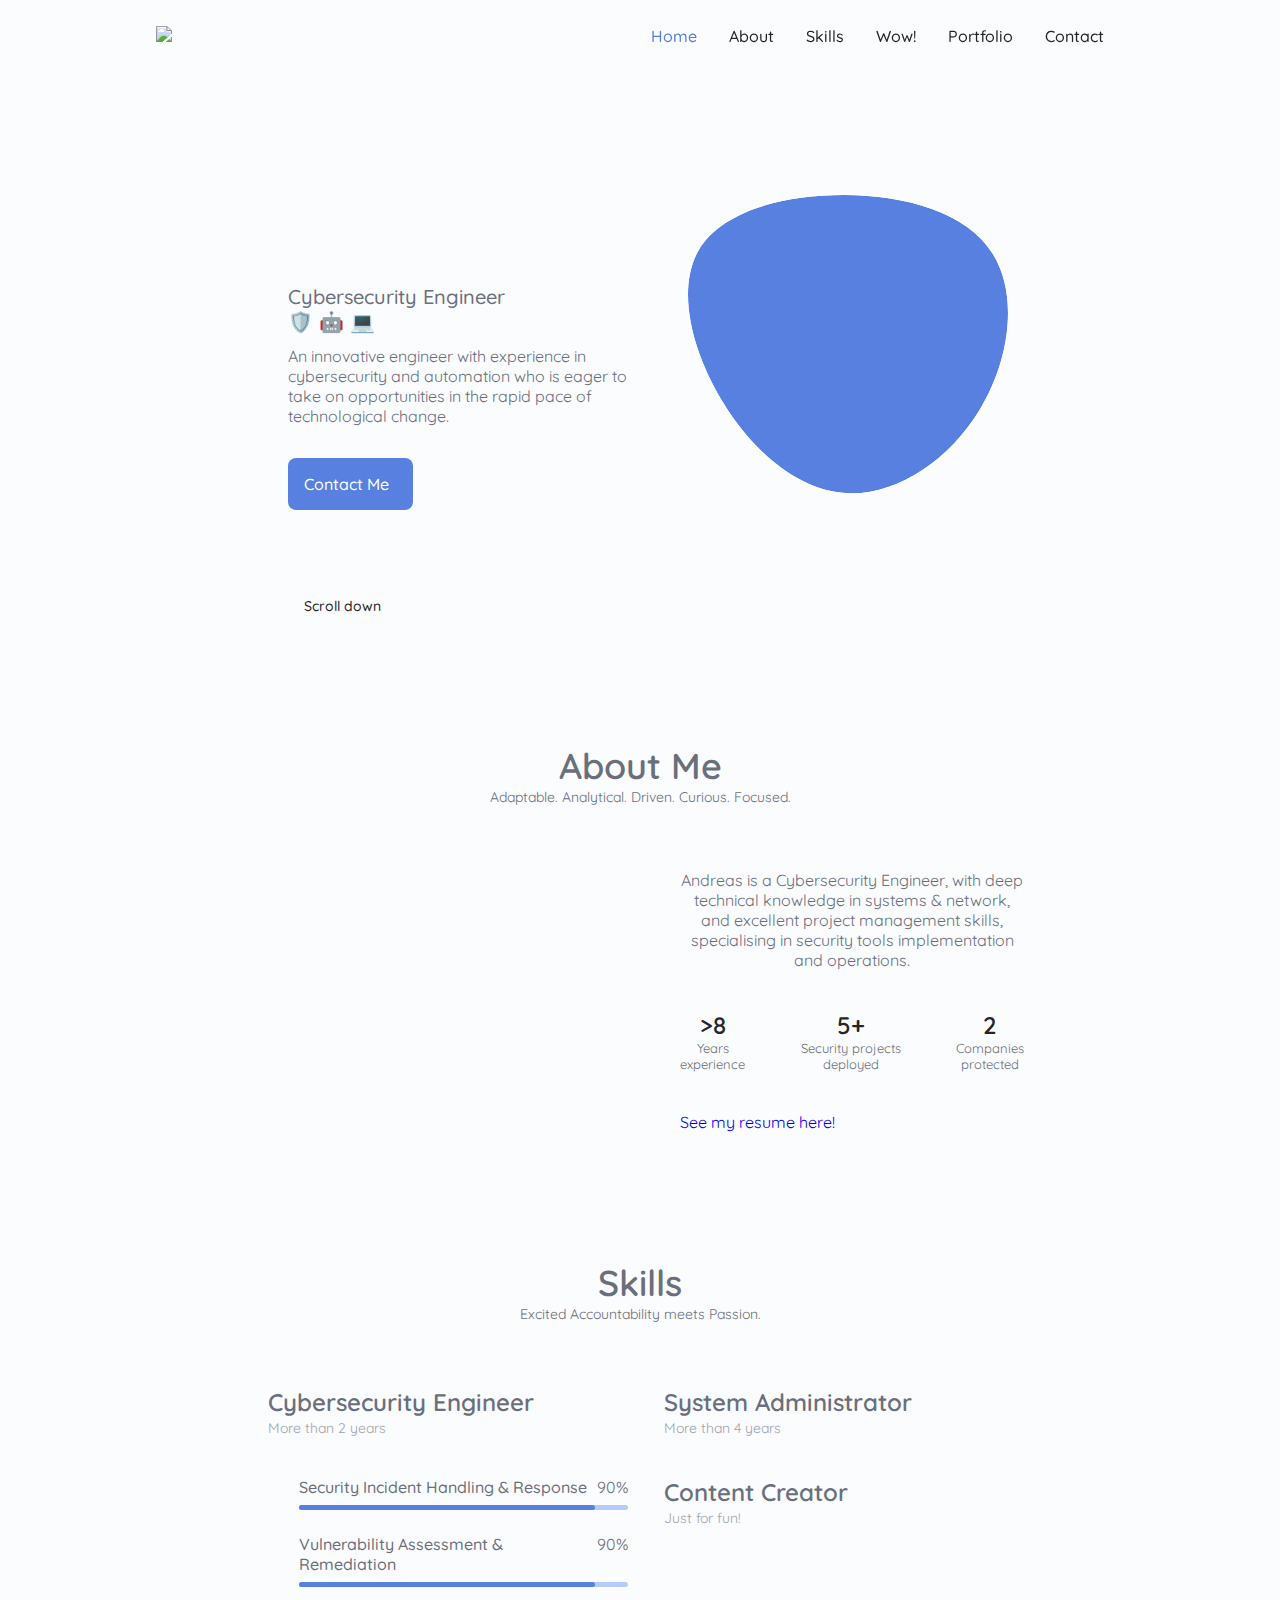
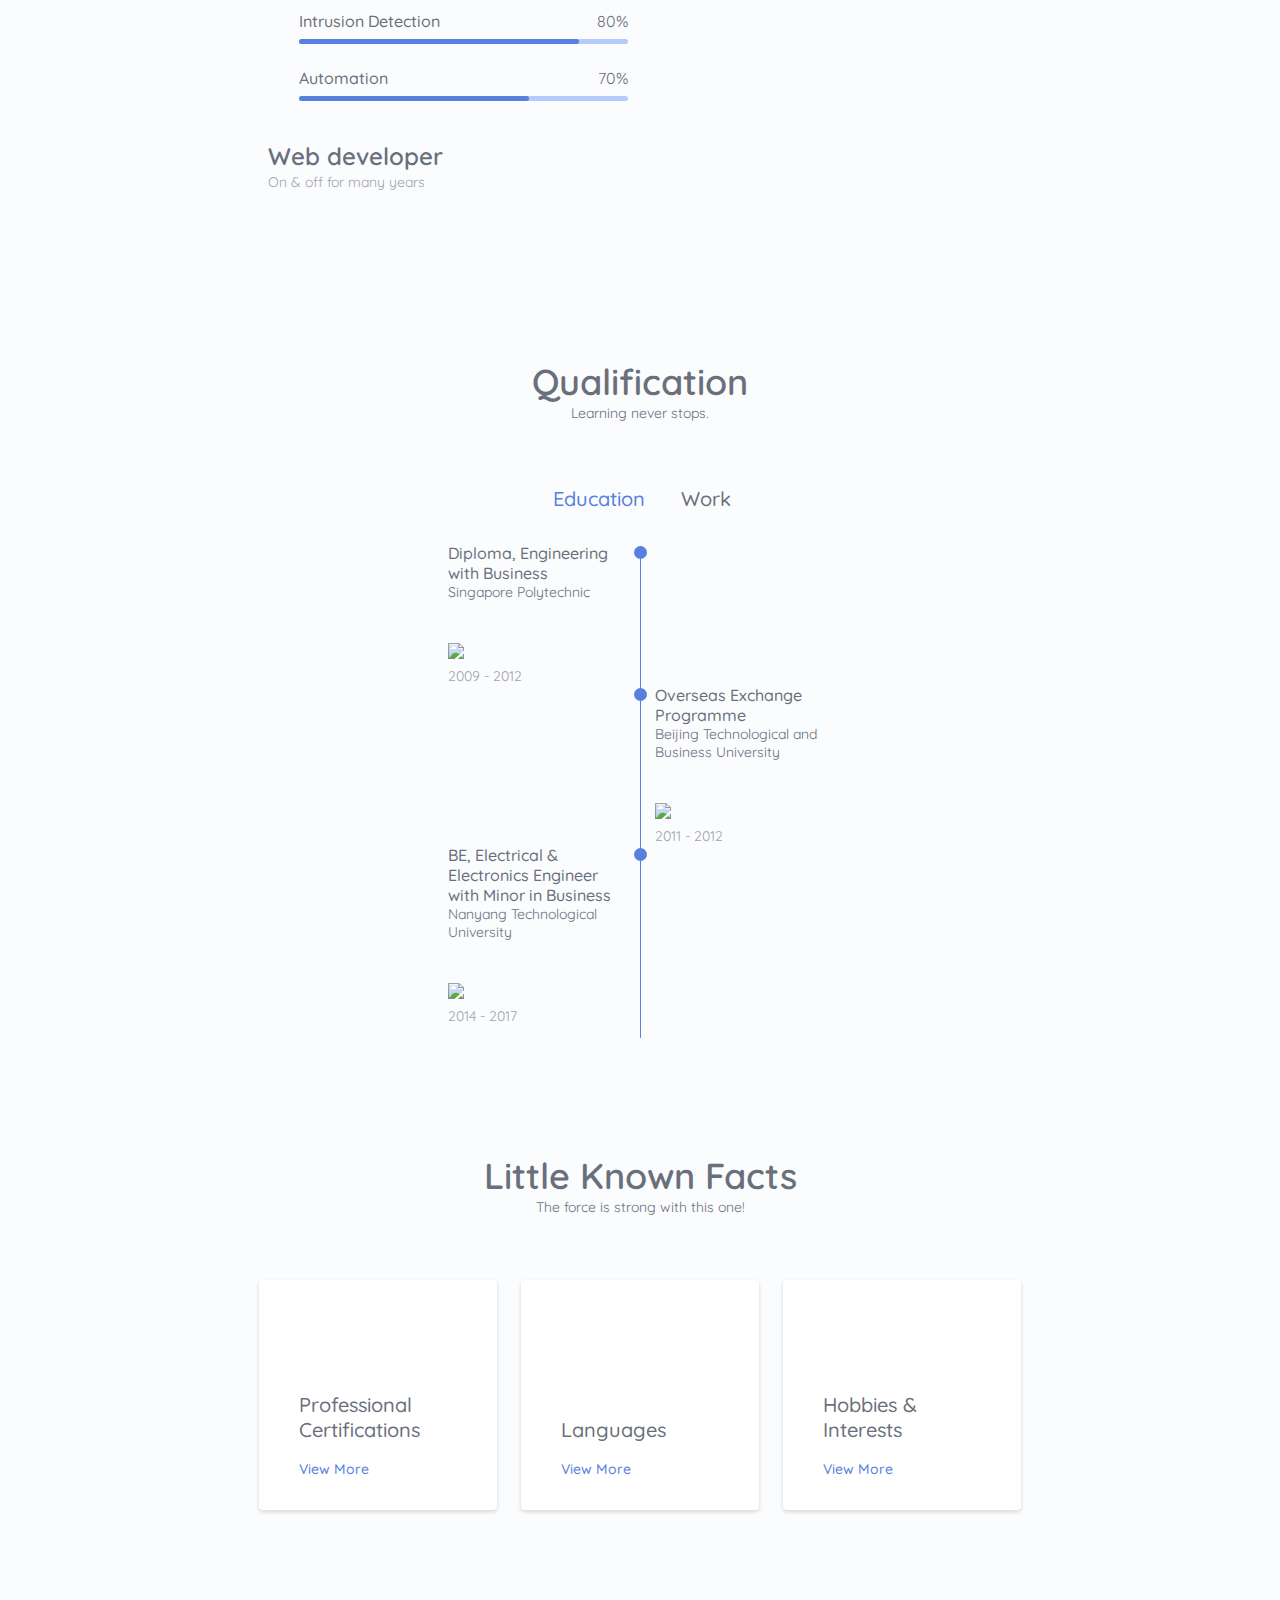
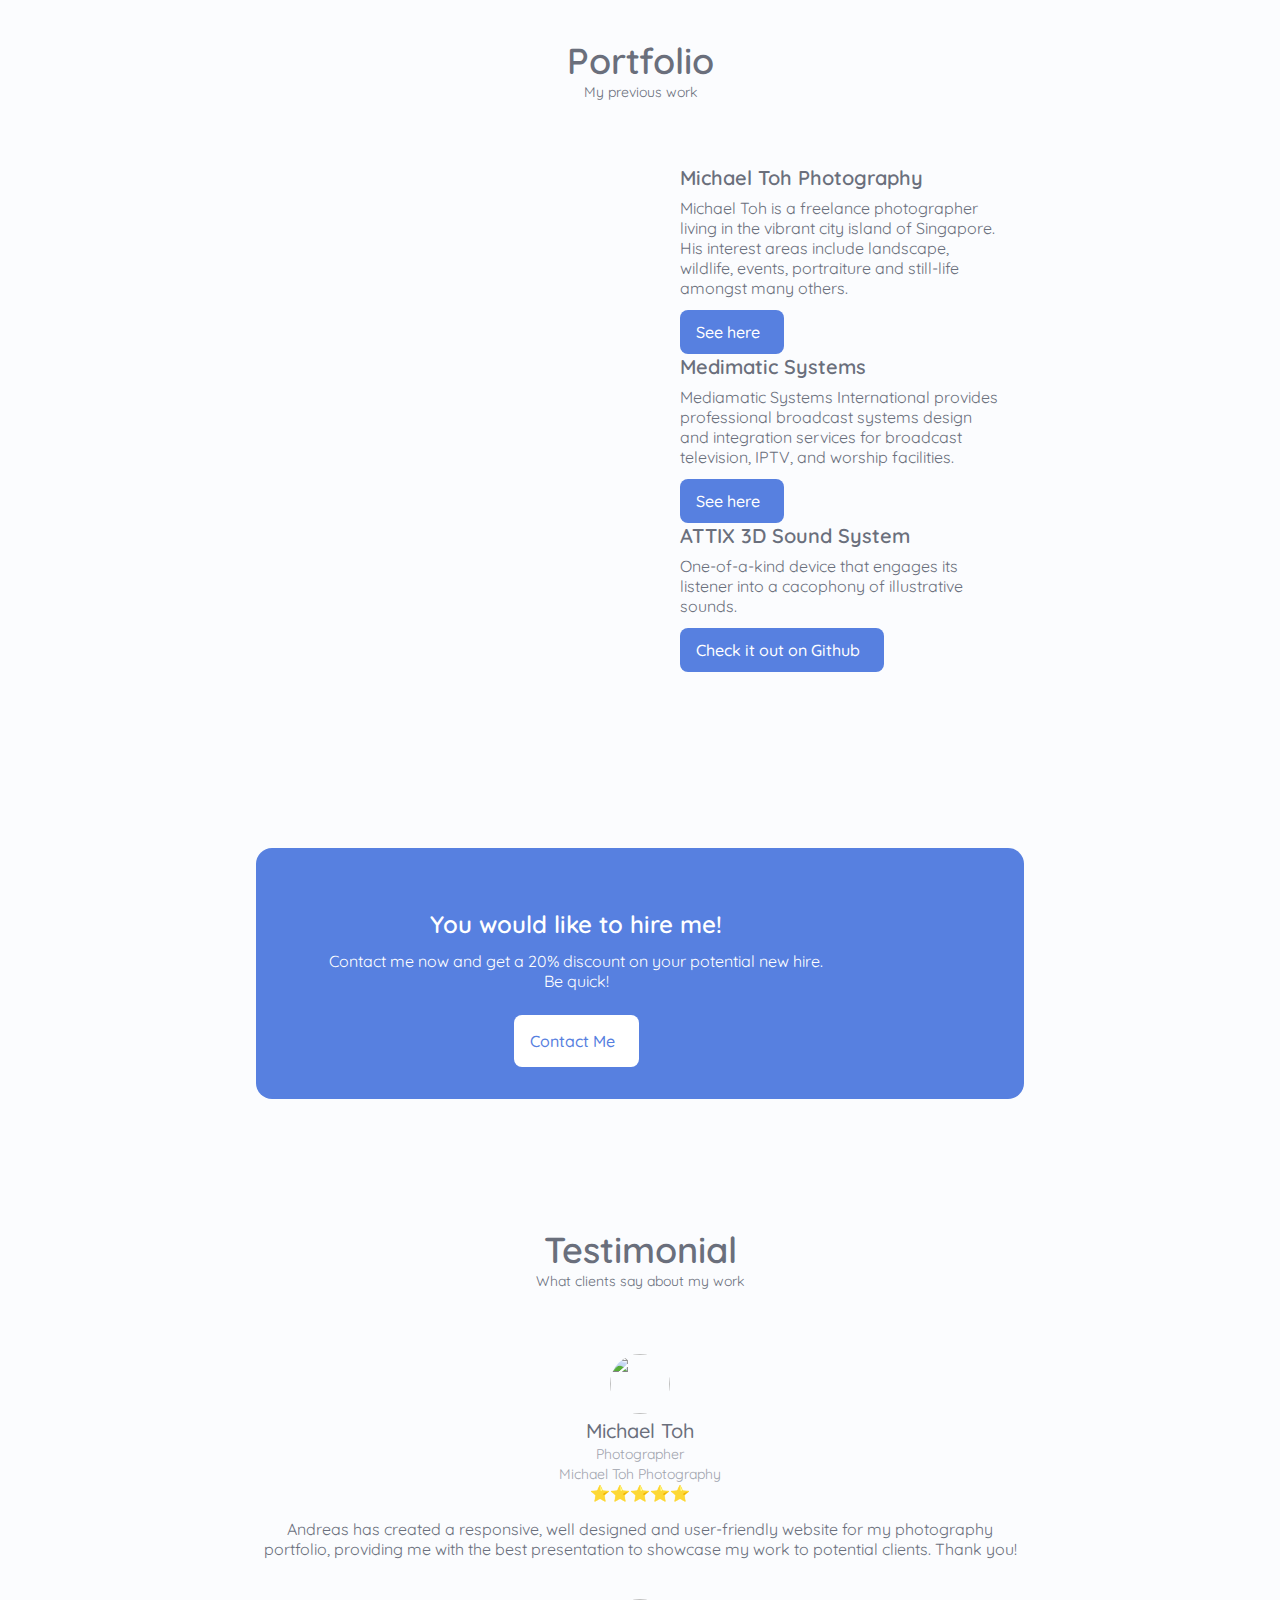
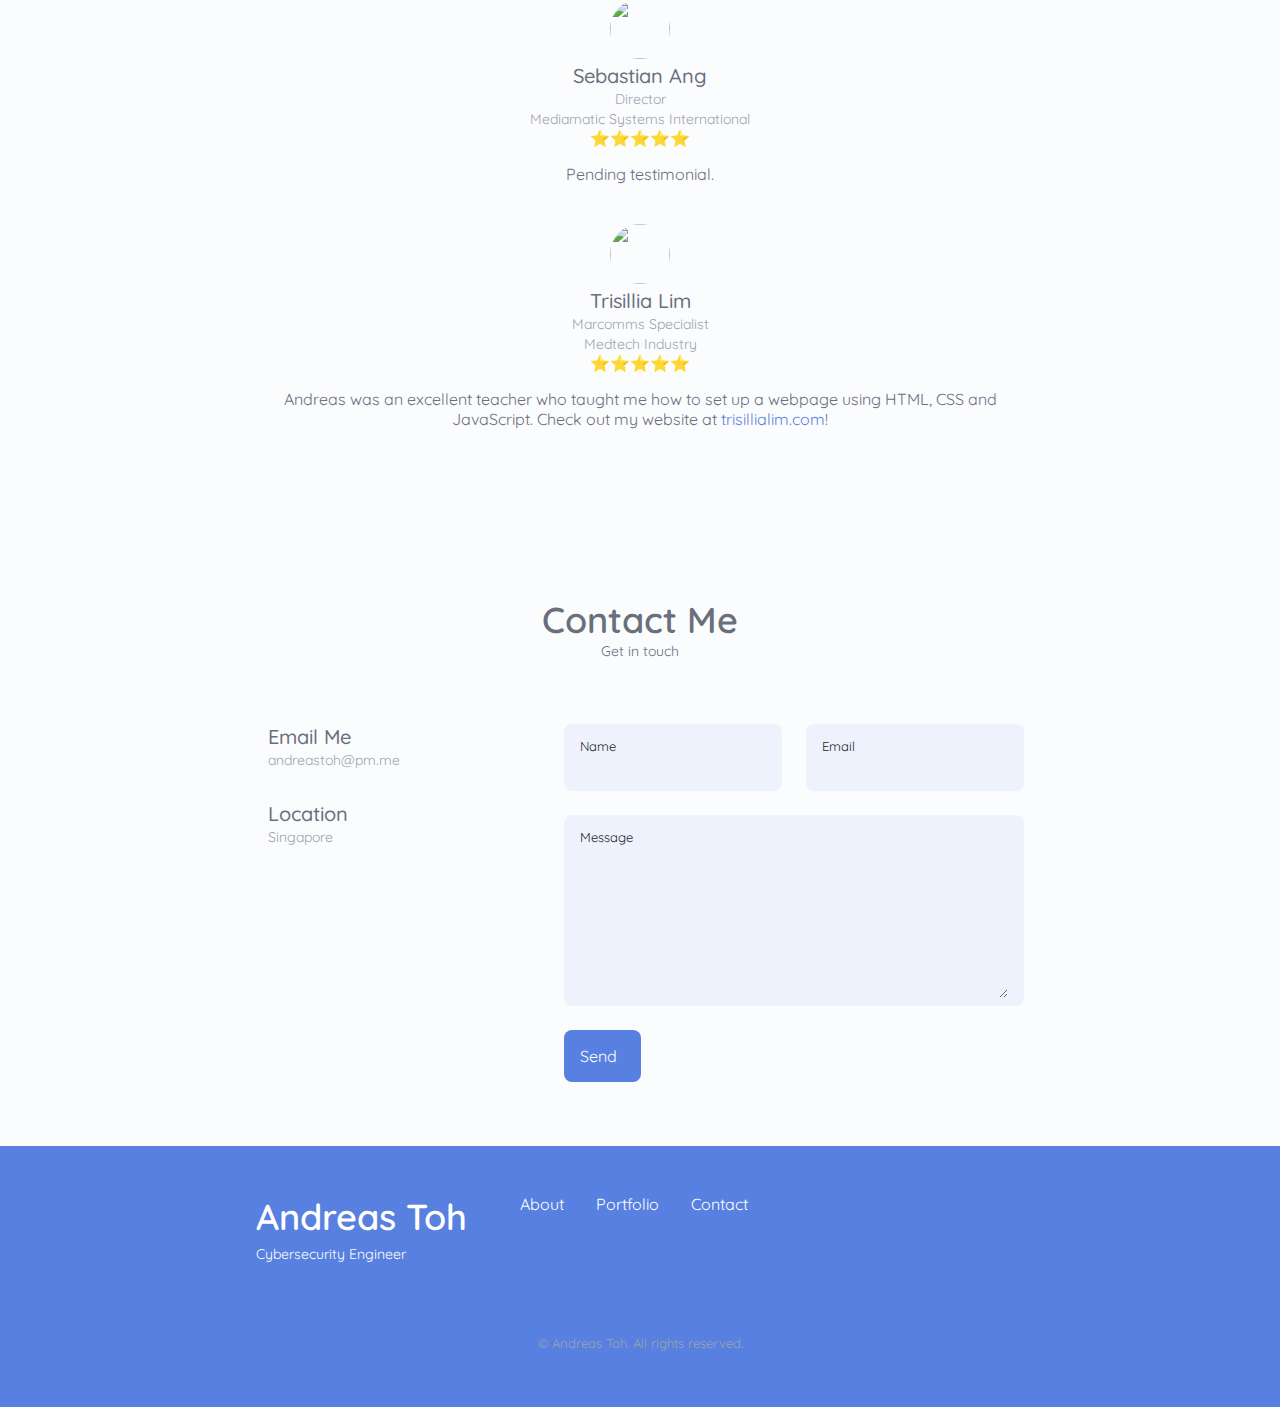
==== commit fce3fb63: "Add files via upload" ====
--- a/index.html
+++ b/index.html
@@ -3,8 +3,8 @@
 <head>
 <meta charset="UTF-8">
 <meta name="title" content="Andreas Toh" />
-<meta name="url" content="https://andreastoh.github.io" />
-<meta property="og:url" content="https://andreastoh.github.io" />
+<meta name="url" content="https://www.andreastoh.com" />
+<meta property="og:url" content="https://www.andreastoh.com" />
 <meta name="keywords" content="andreas, toh, andreastoh, technology, cybersecurity, resume, portfolio" />
 <meta name="description" content="Andreas Toh is an innovative engineer with experience in cybersecurity and automation who is eager to take on opportunities in the rapid pace of technological change." />
 <meta name="author" content="Andreas Toh" />
@@ -31,7 +31,7 @@
         <!--==================== HEADER ====================-->
         <header class="header" id="header">
             <nav class="nav container">
-            	<a href="#" class="nav__logo"><img class="andreas__icon"></a>
+            	<a href="#" class="nav__logo"><img src="assets/img/andreas-logo.png"></a>
 
             	<div class="nav__menu" id="nav-menu">
             		<ul class="nav__list grid">
@@ -161,8 +161,8 @@
                             </div>
                         </div>
                         <div class="about__buttons">
-                            <a download="" href="assets/pdf/Andreas-CV.pdf" target="_blank" class="neon-button button--flex">
-                                Download CV<i class="uil uil-download-alt button__icon"></i>
+                            <a href="resume" target="_blank" class="neon-button button--flex">
+                                See my resume here!<i class="uil uil-download-alt button__icon"></i>
                             </a>
                         </div>
                     </div>
@@ -935,7 +935,7 @@
             <div class="footer__bg">
                 <div class="footer__container container grid">
                     <div>
-                        <h1 class="footer__title">Andreas</h1>
+                        <h1 class="footer__title">Andreas Toh</h1>
                         <span class="footer__subtitle">Cybersecurity Engineer</span>
                     </div>
 
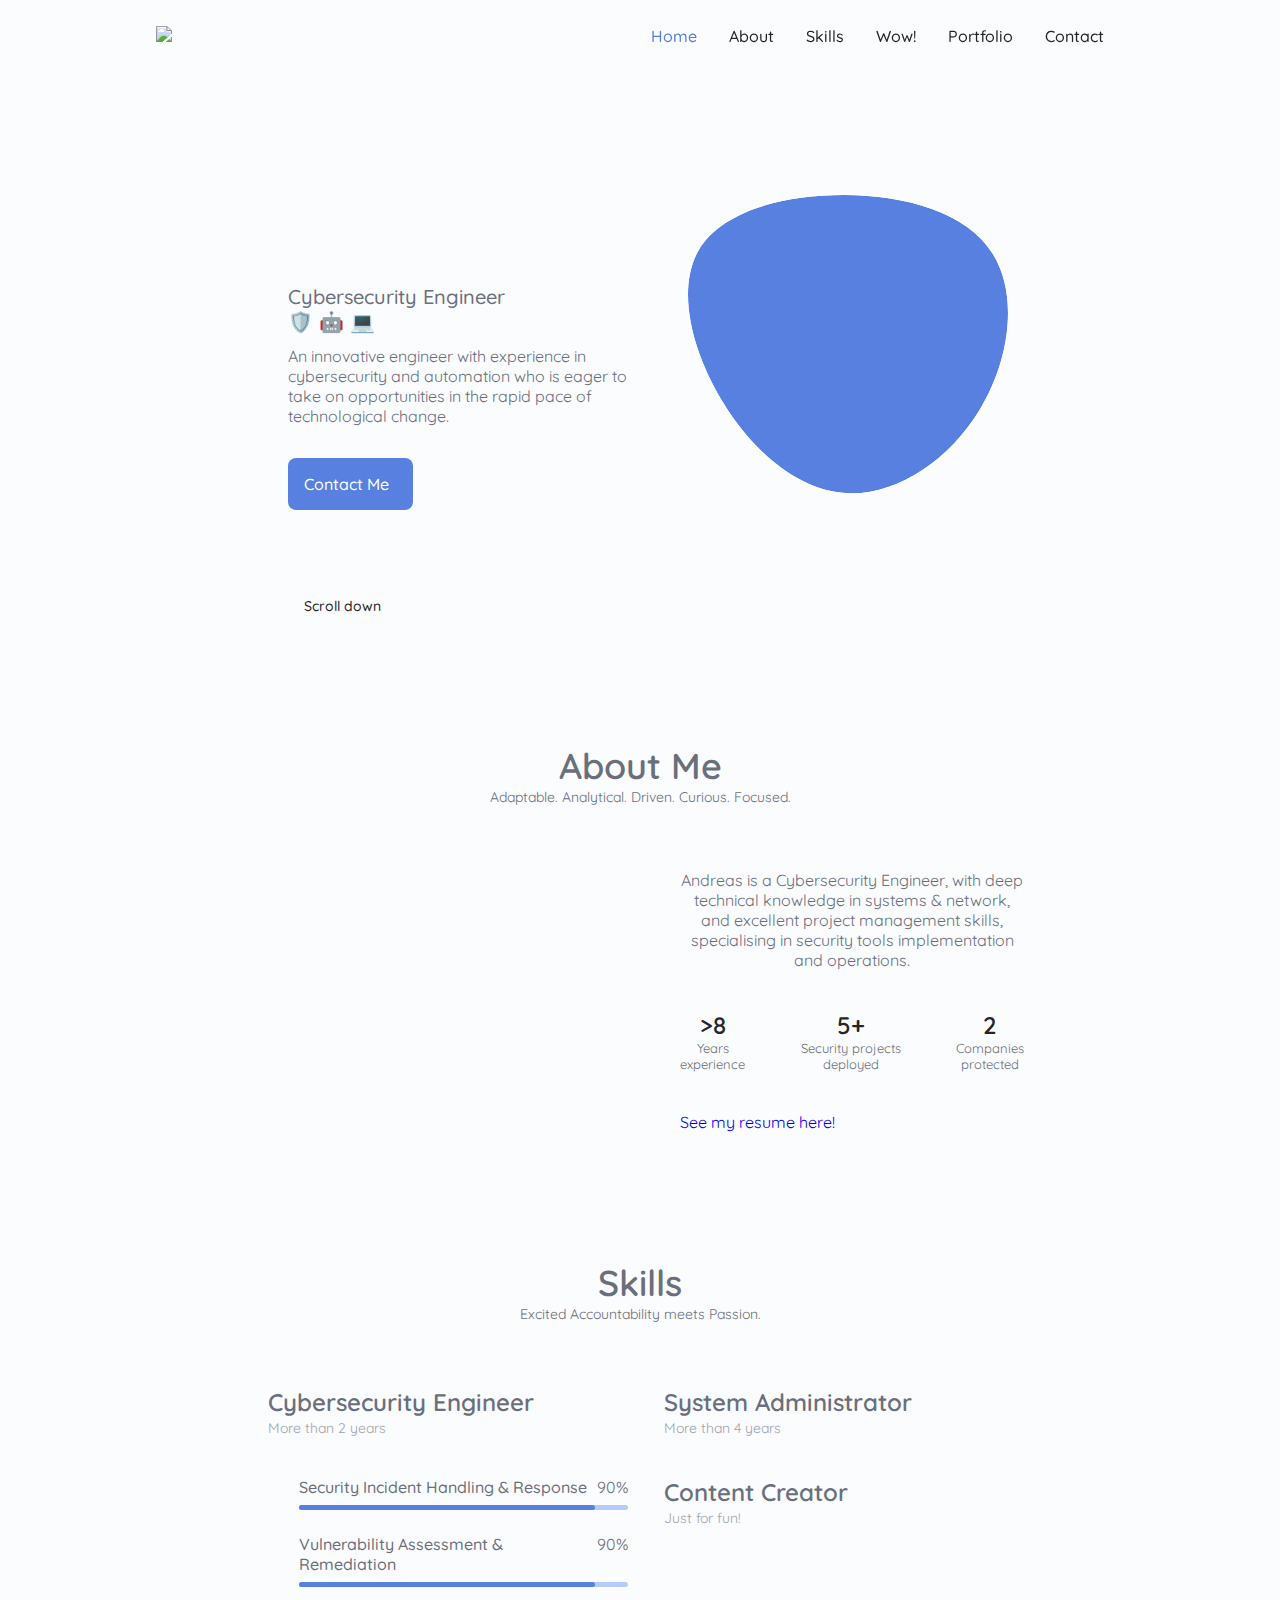
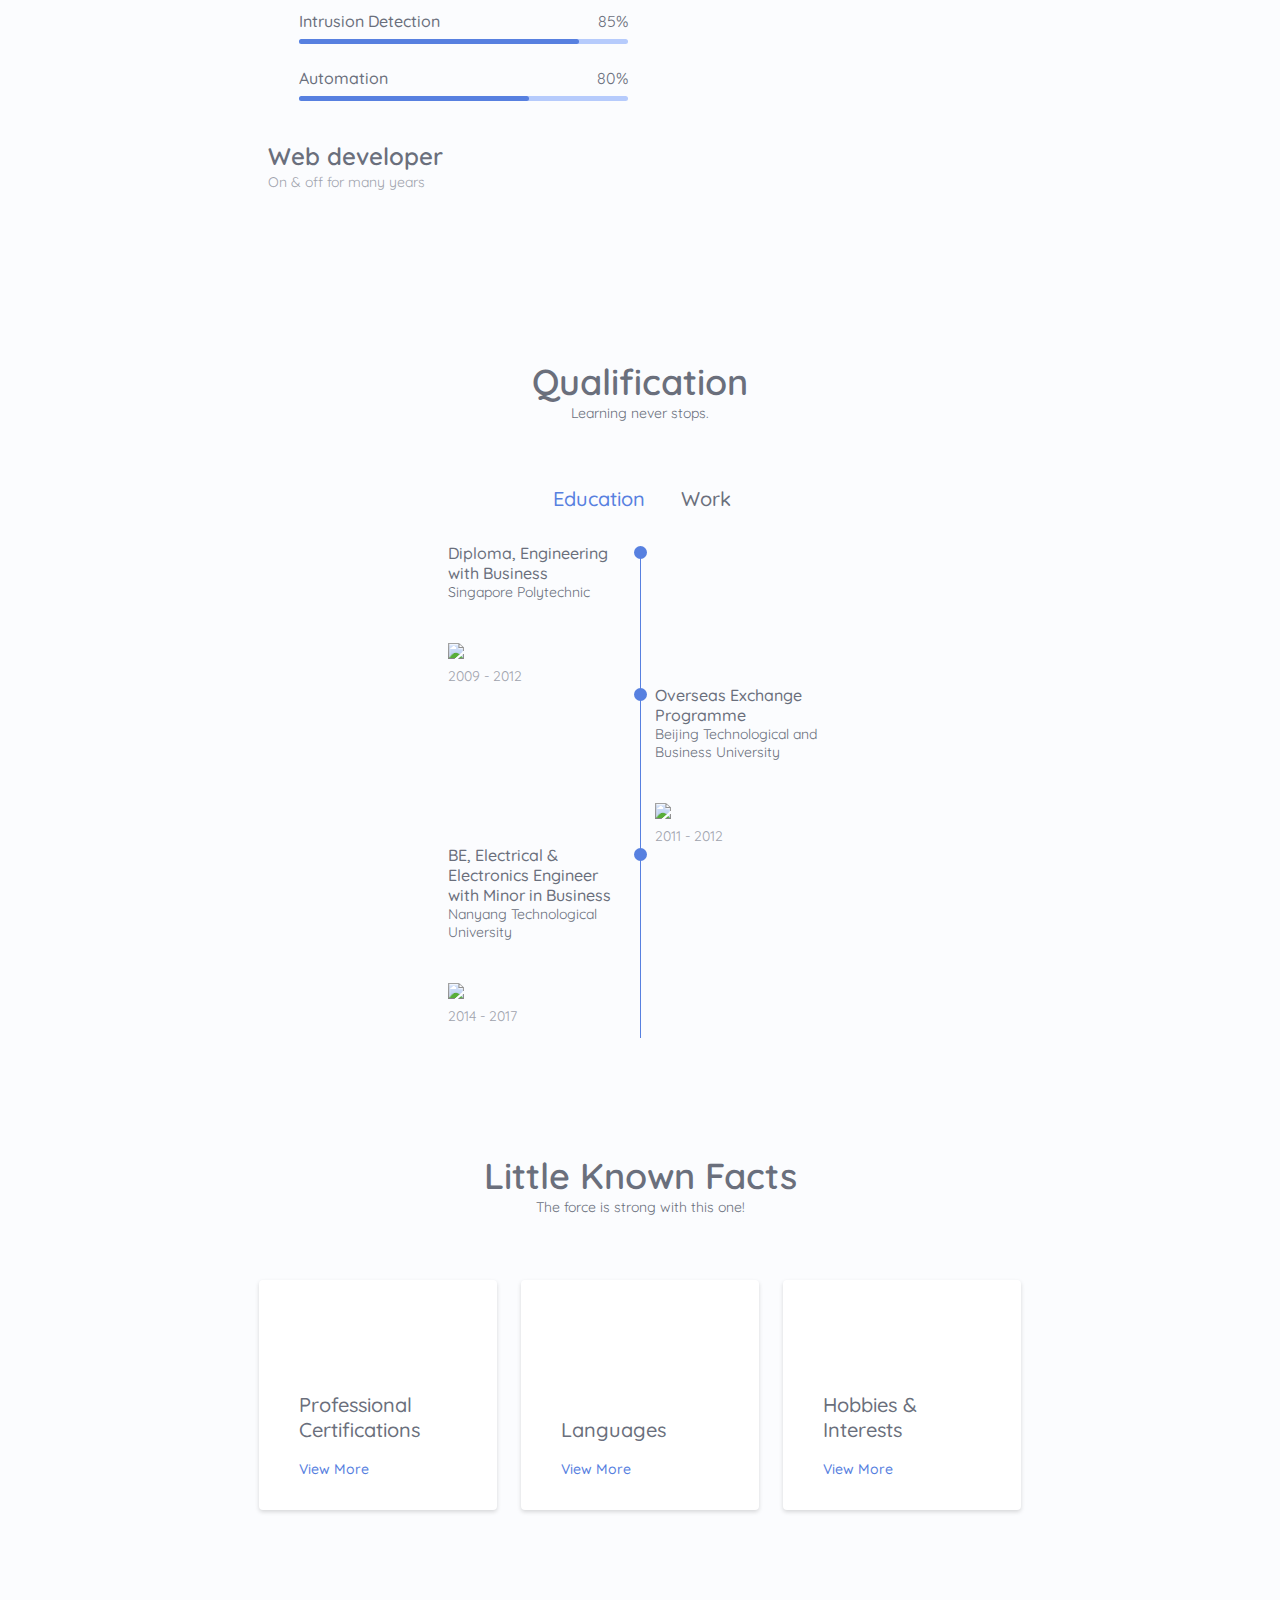
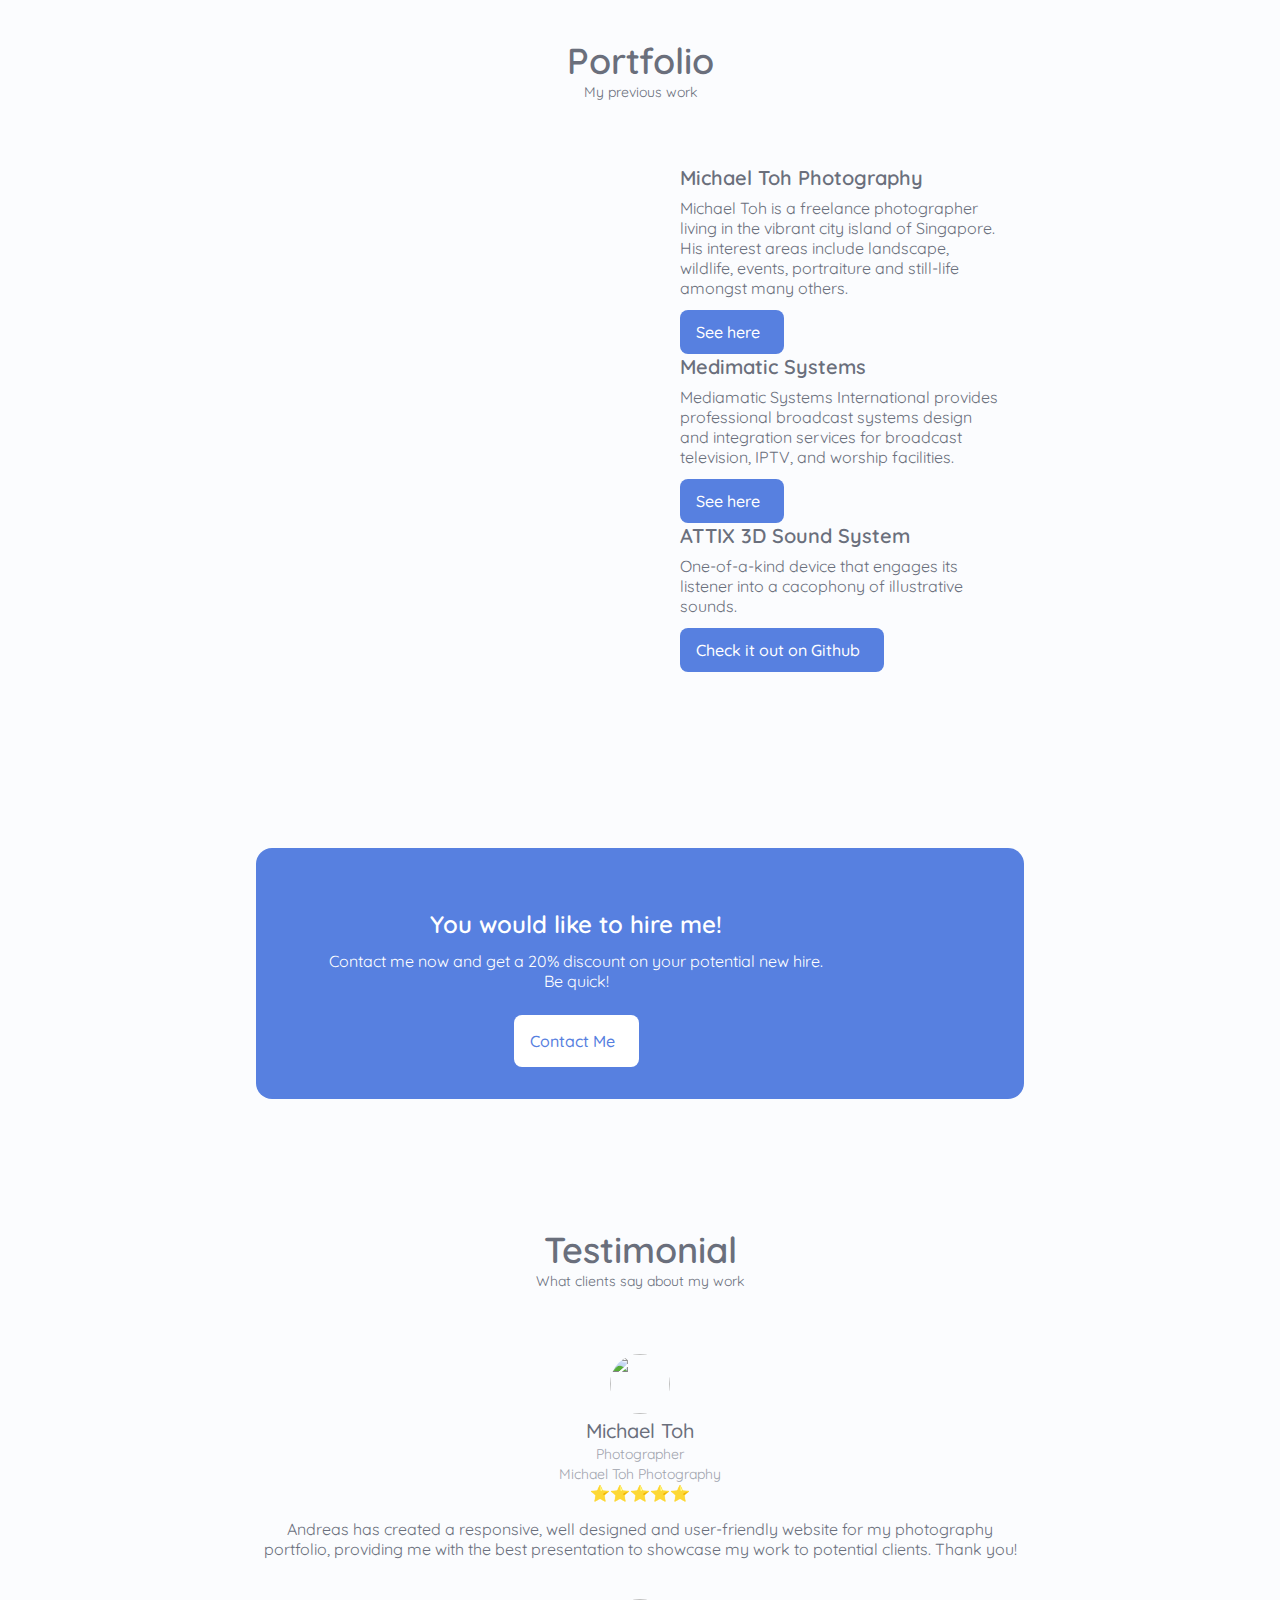
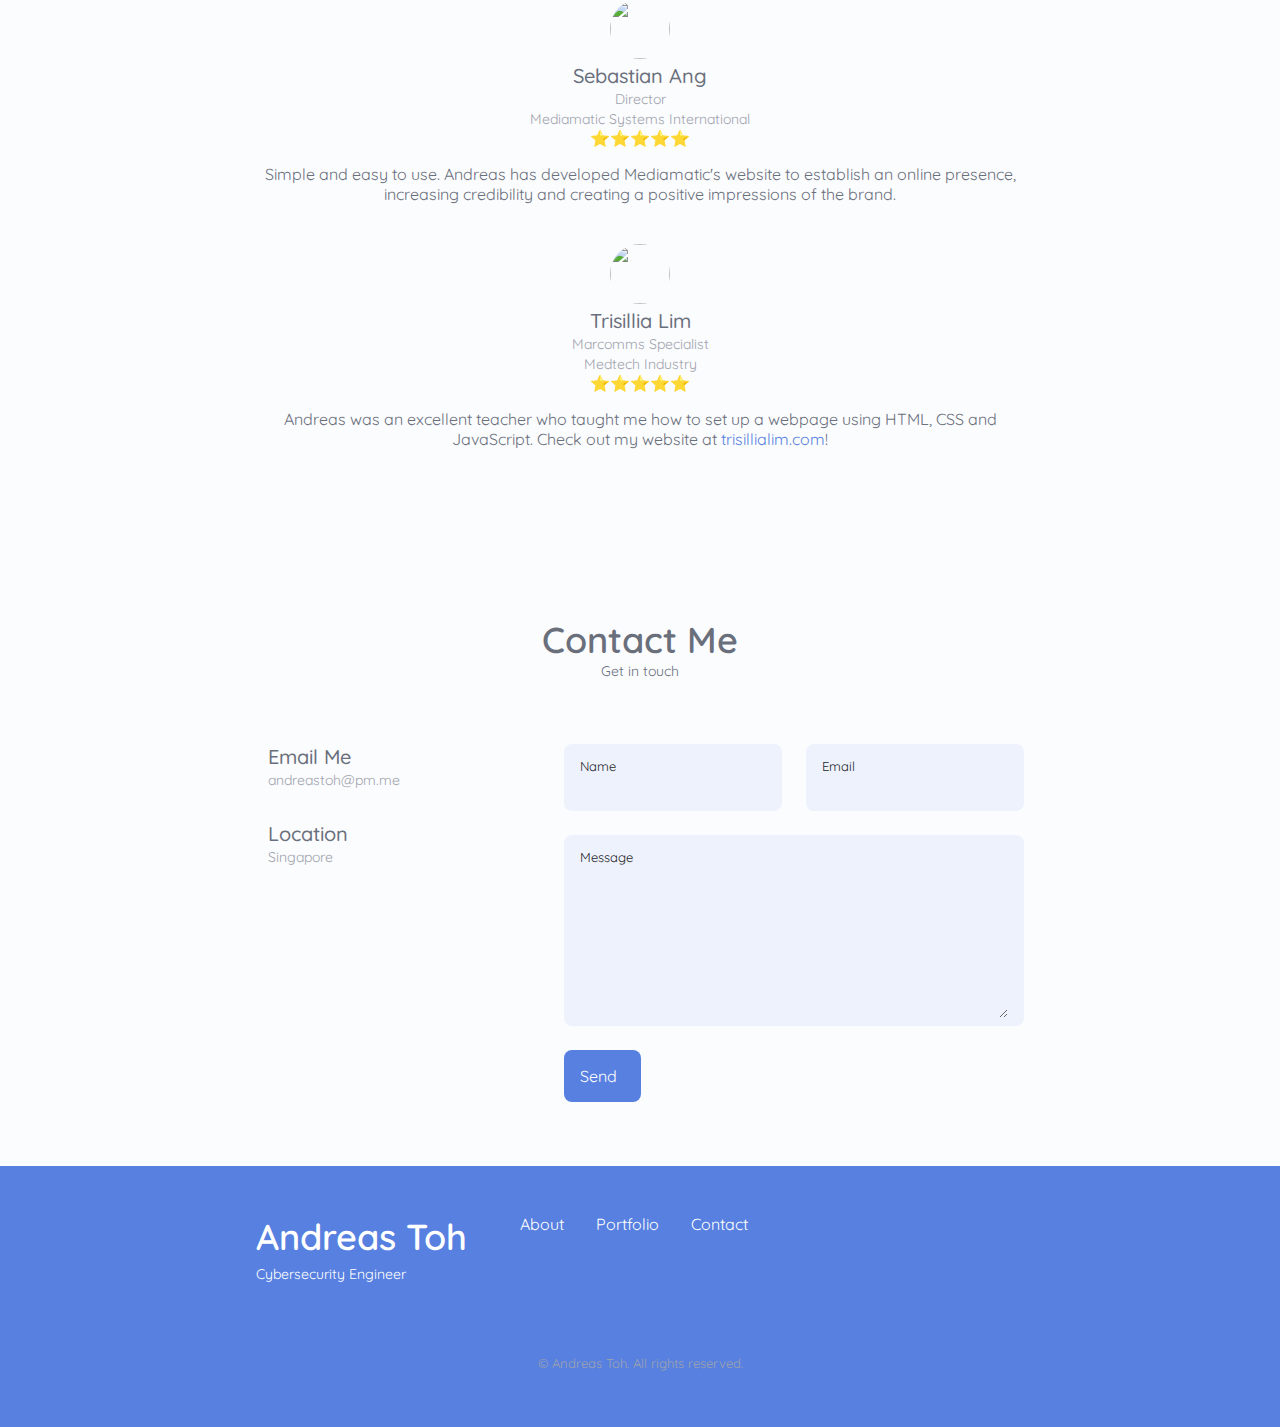
==== commit 6c0af014: "Add files via upload" ====
--- a/index.html
+++ b/index.html
@@ -213,7 +213,7 @@
                                 <div class="skills__data">
                                     <div class="skills__titles">
                                         <h3 class="skills__name">Intrusion Detection</h3>
-                                        <span class="skills__number">80%</span>
+                                        <span class="skills__number">85%</span>
                                     </div>
                                     <div class="skills__bar">
                                         <span class="skills__percentage skills__ids"></span>
@@ -223,7 +223,7 @@
                                 <div class="skills__data">
                                      <div class="skills__titles">
                                         <h3 class="skills__name">Automation</h3>
-                                        <span class="skills__number">70%</span>
+                                        <span class="skills__number">80%</span>
                                     </div>
                                     <div class="skills__bar">
                                         <span class="skills__percentage skills__automation"></span>
@@ -278,11 +278,11 @@
 
                                 <div class="skills__data">
                                      <div class="skills__titles">
-                                        <h3 class="skills__name">PHP</h3>
-                                        <span class="skills__number">50%</span>
-                                    </div>
-                                    <div class="skills__bar">
-                                        <span class="skills__percentage skills__php"></span>
+                                        <h3 class="skills__name">SQL</h3>
+                                        <span class="skills__number">65%</span>
+                                    </div>
+                                    <div class="skills__bar">
+                                        <span class="skills__percentage skills__sql"></span>
                                     </div>
                                 </div>
                             </div>
@@ -842,7 +842,7 @@
                                 </div>
                             </div>
 
-                            <p class="testimonial__description">Pending testimonial.
+                            <p class="testimonial__description">Simple and easy to use. Andreas has developed Mediamatic's website to establish an online presence, increasing credibility and creating a positive impressions of the brand.
                             </p>
                         </div>
 
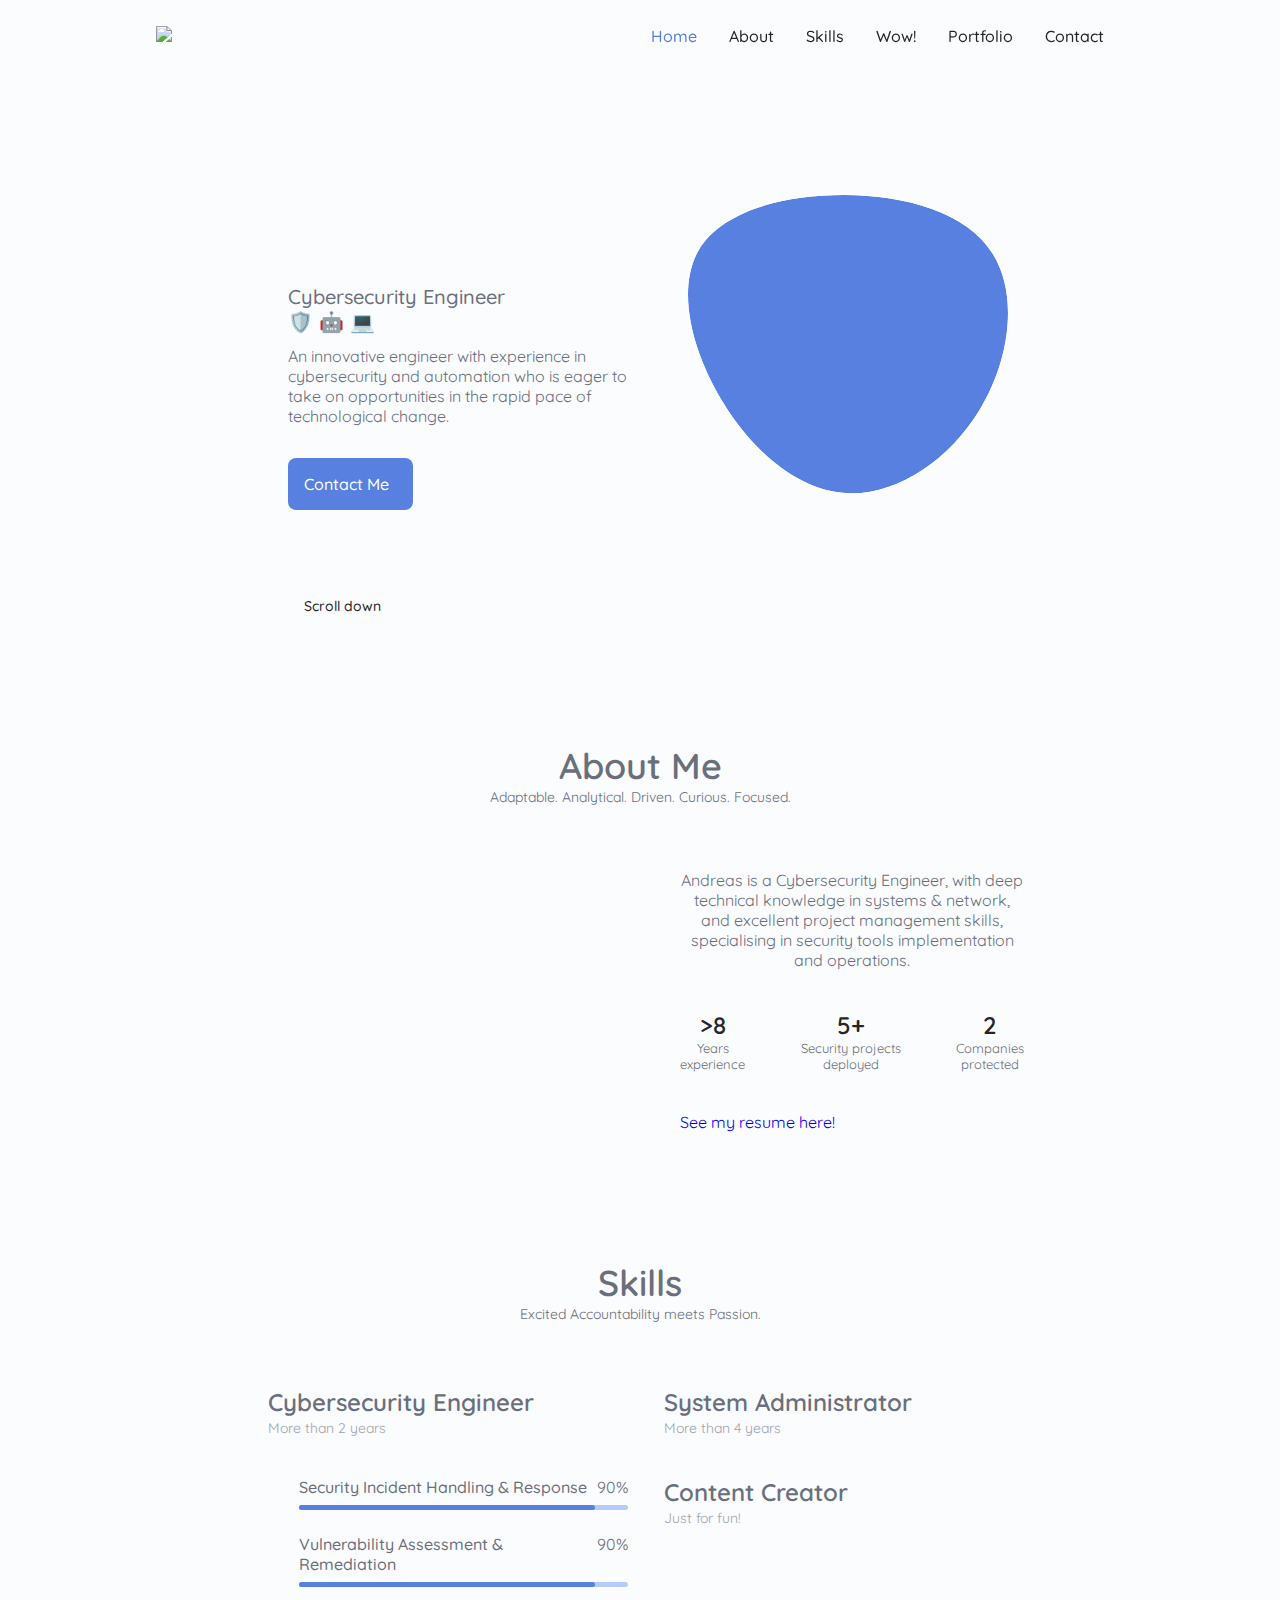
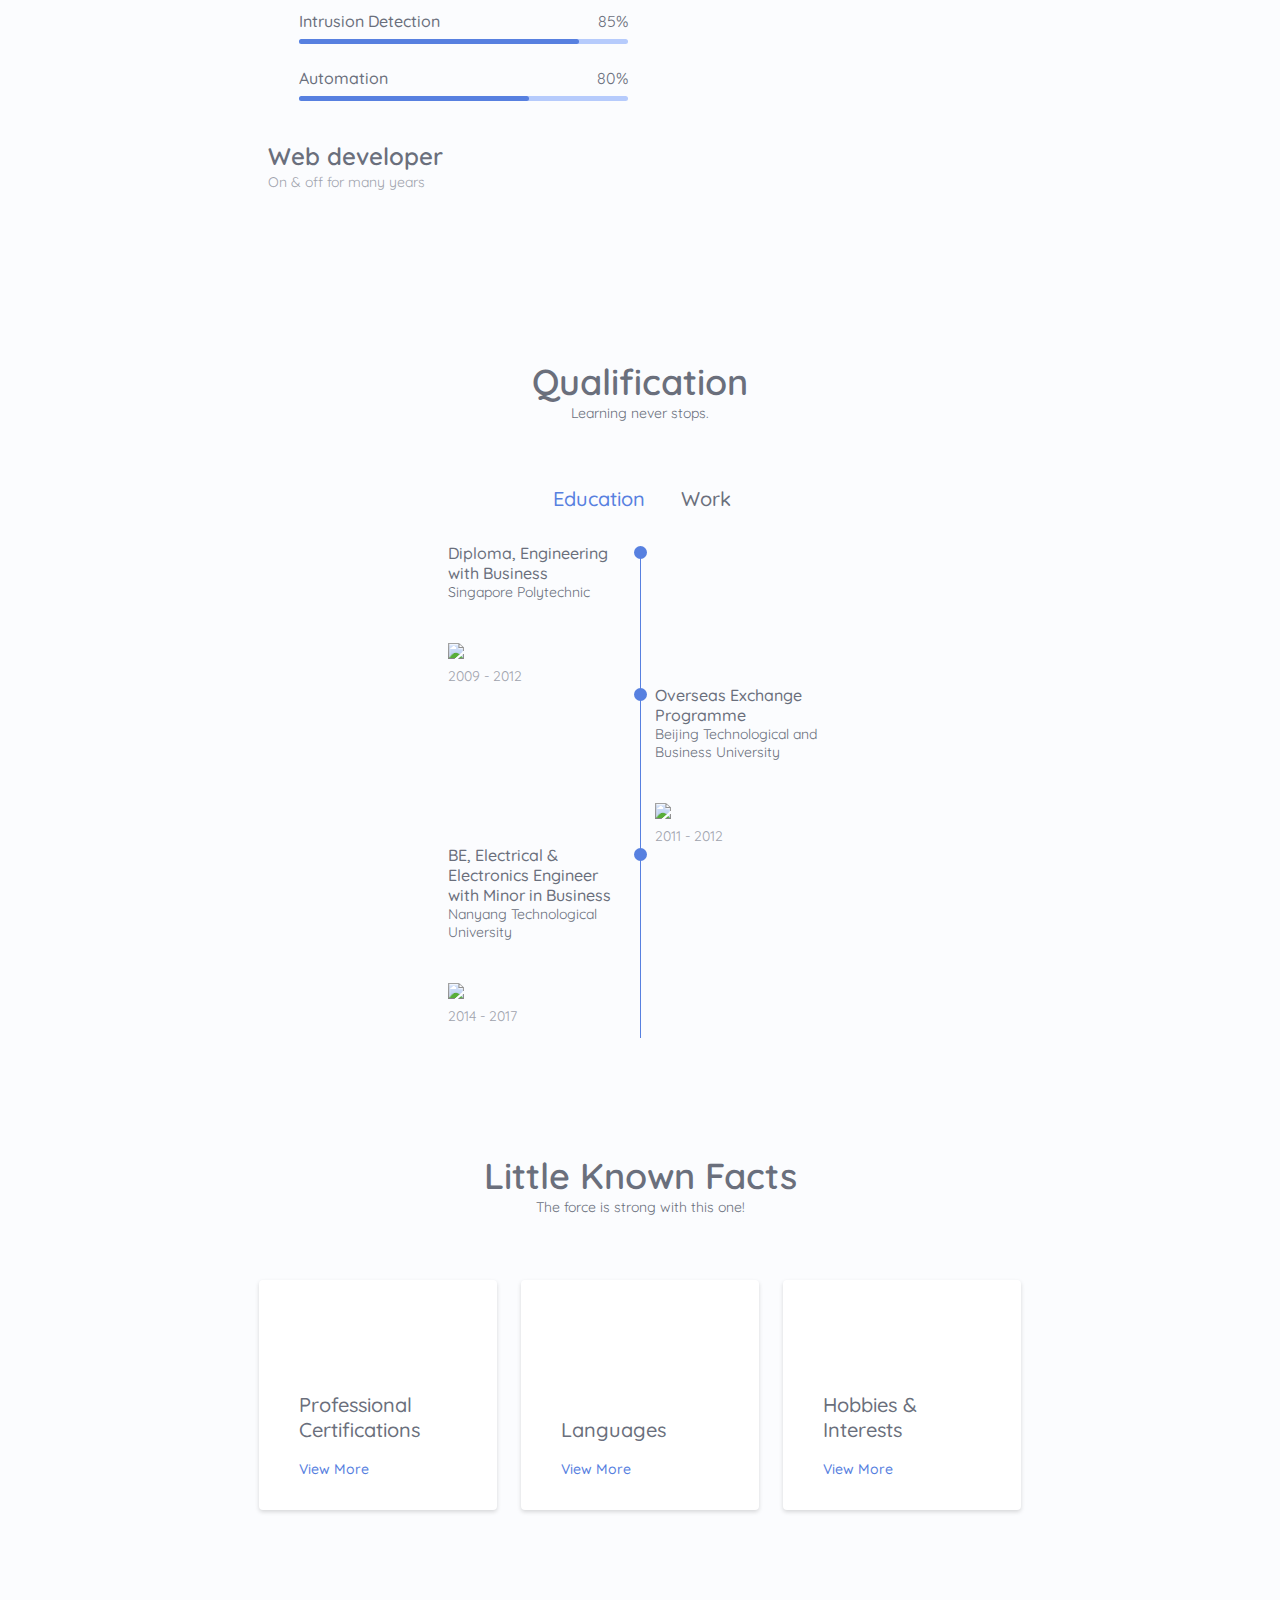
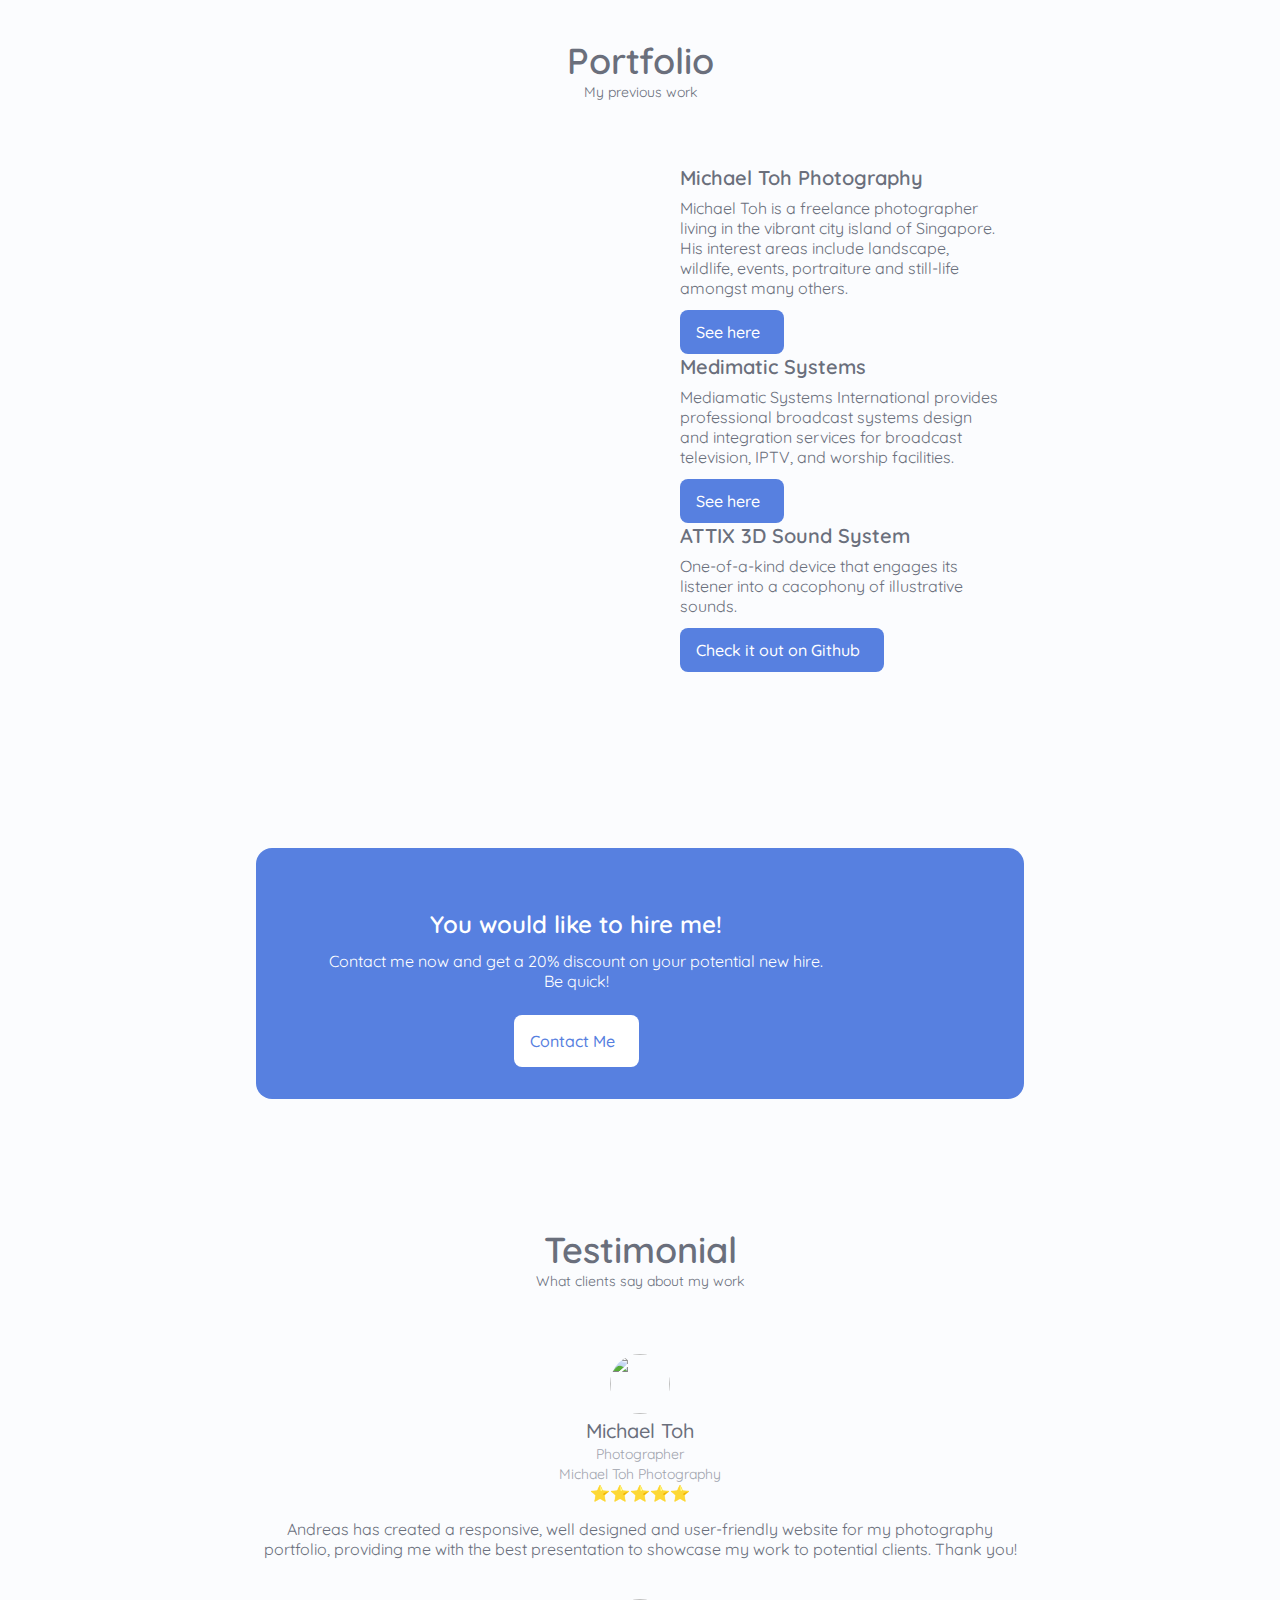
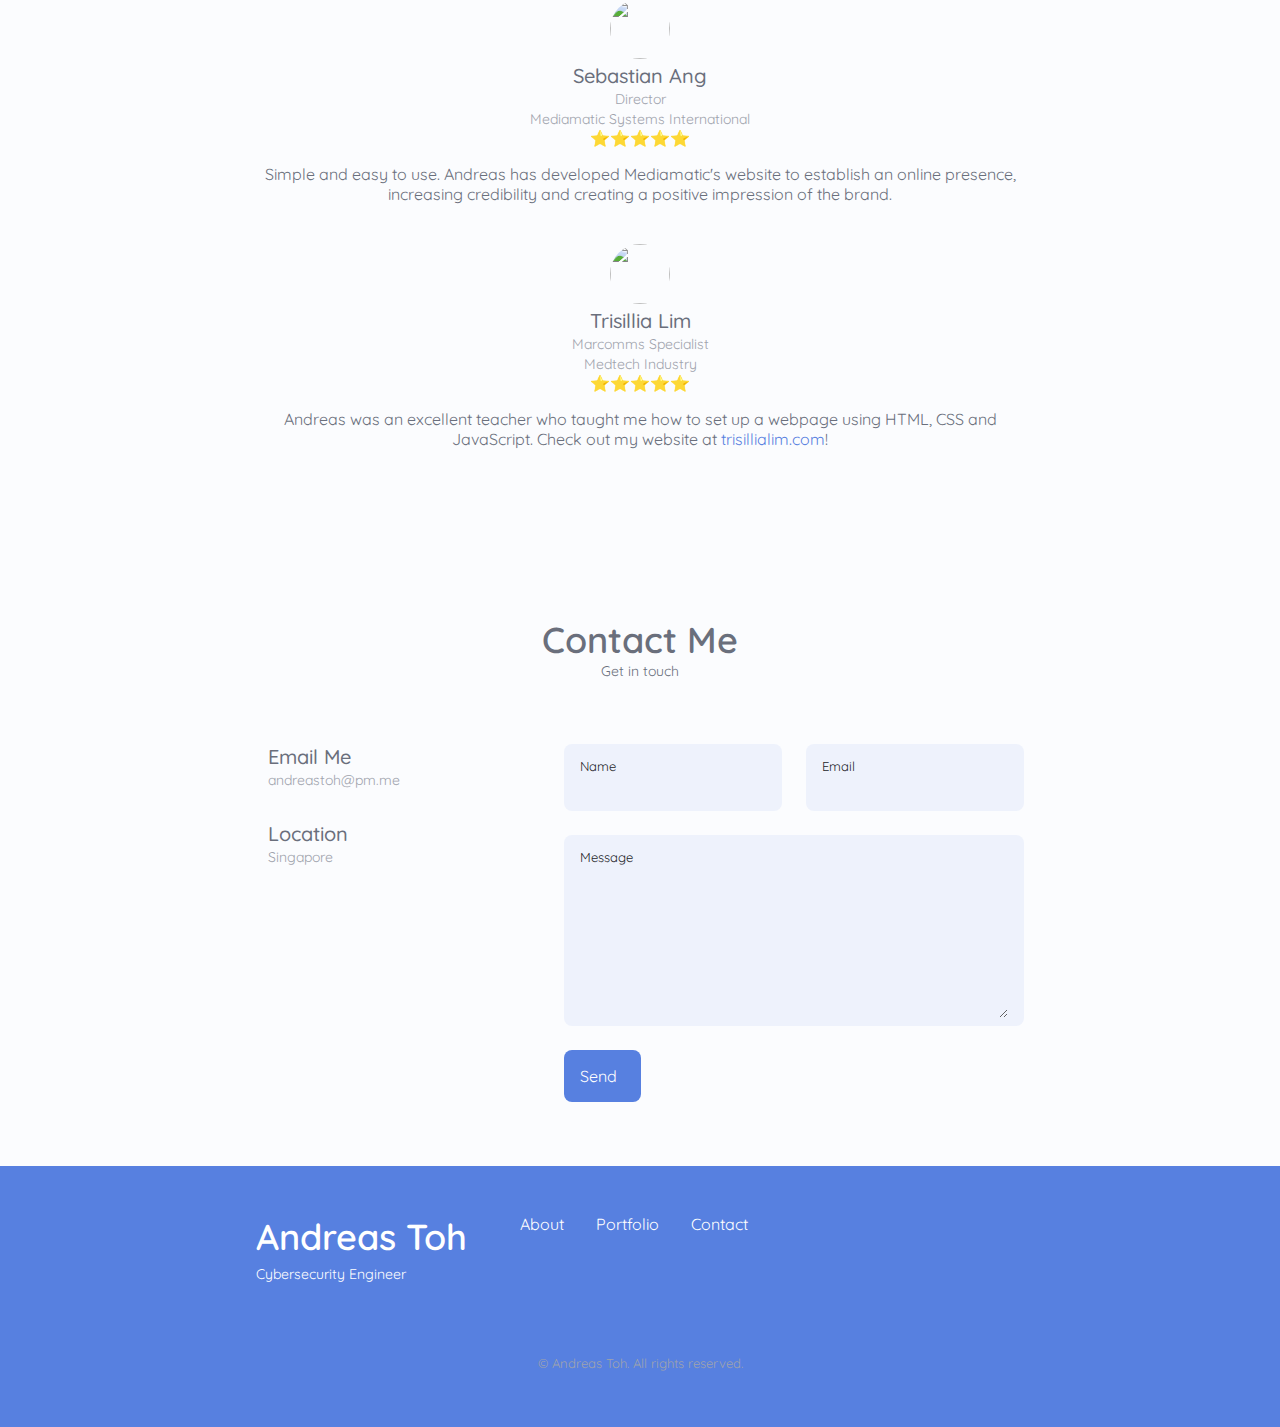
==== commit 0d06d27e: "Add files via upload" ====
--- a/index.html
+++ b/index.html
@@ -842,7 +842,7 @@
                                 </div>
                             </div>
 
-                            <p class="testimonial__description">Simple and easy to use. Andreas has developed Mediamatic's website to establish an online presence, increasing credibility and creating a positive impressions of the brand.
+                            <p class="testimonial__description">Simple and easy to use. Andreas has developed Mediamatic's website to establish an online presence, increasing credibility and creating a positive impression of the brand.
                             </p>
                         </div>
 
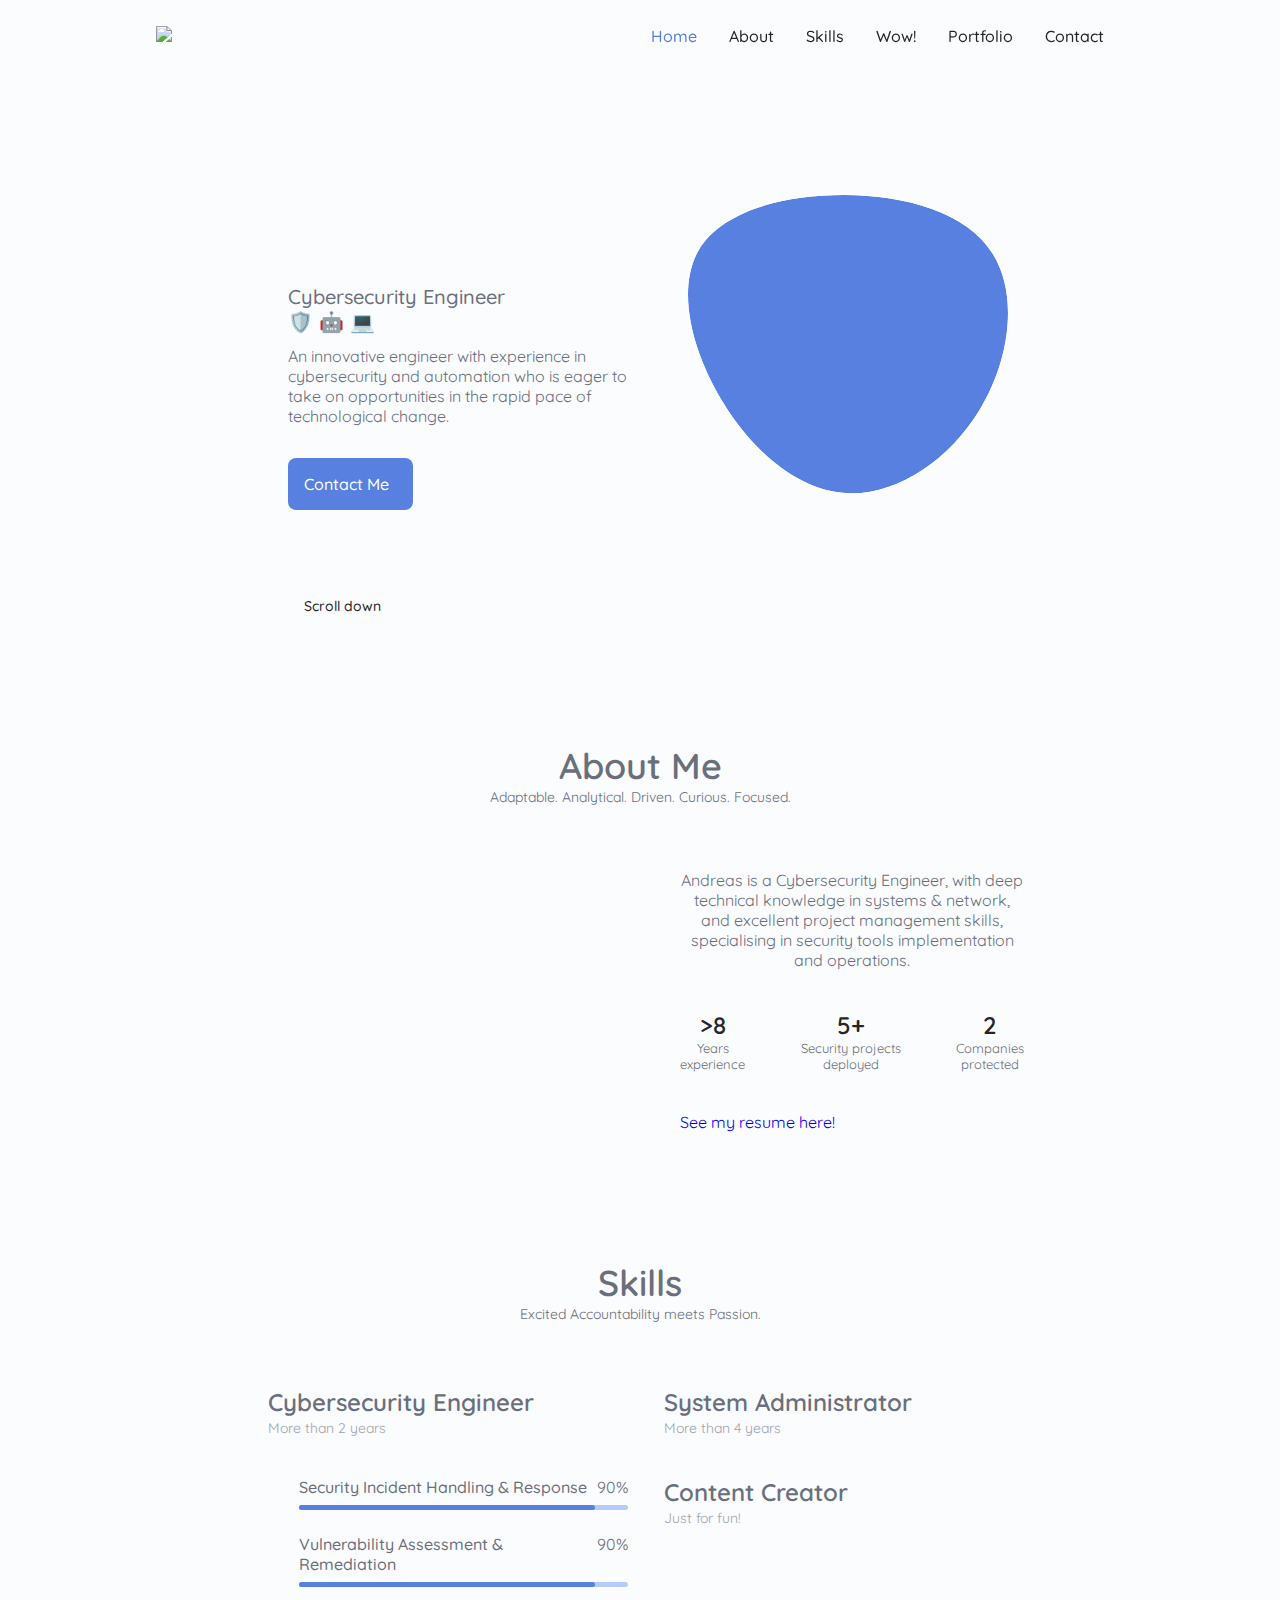
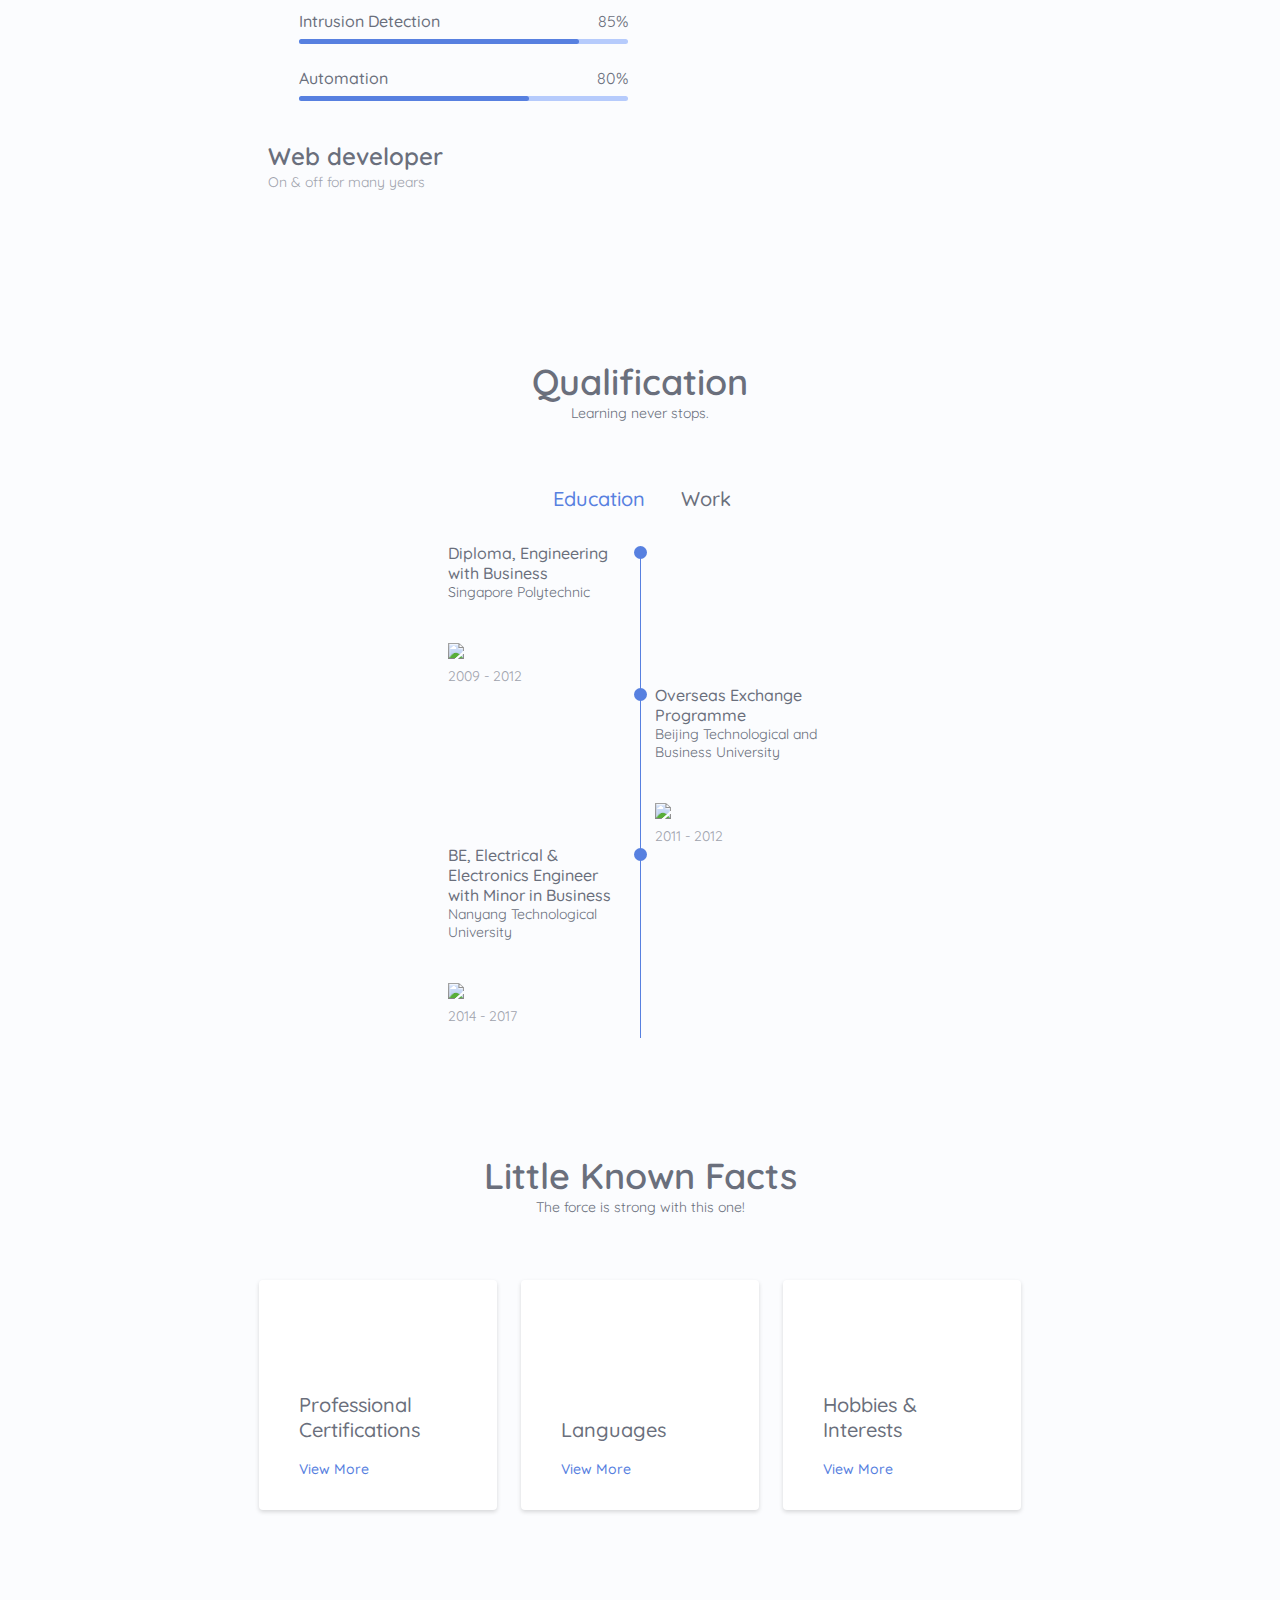
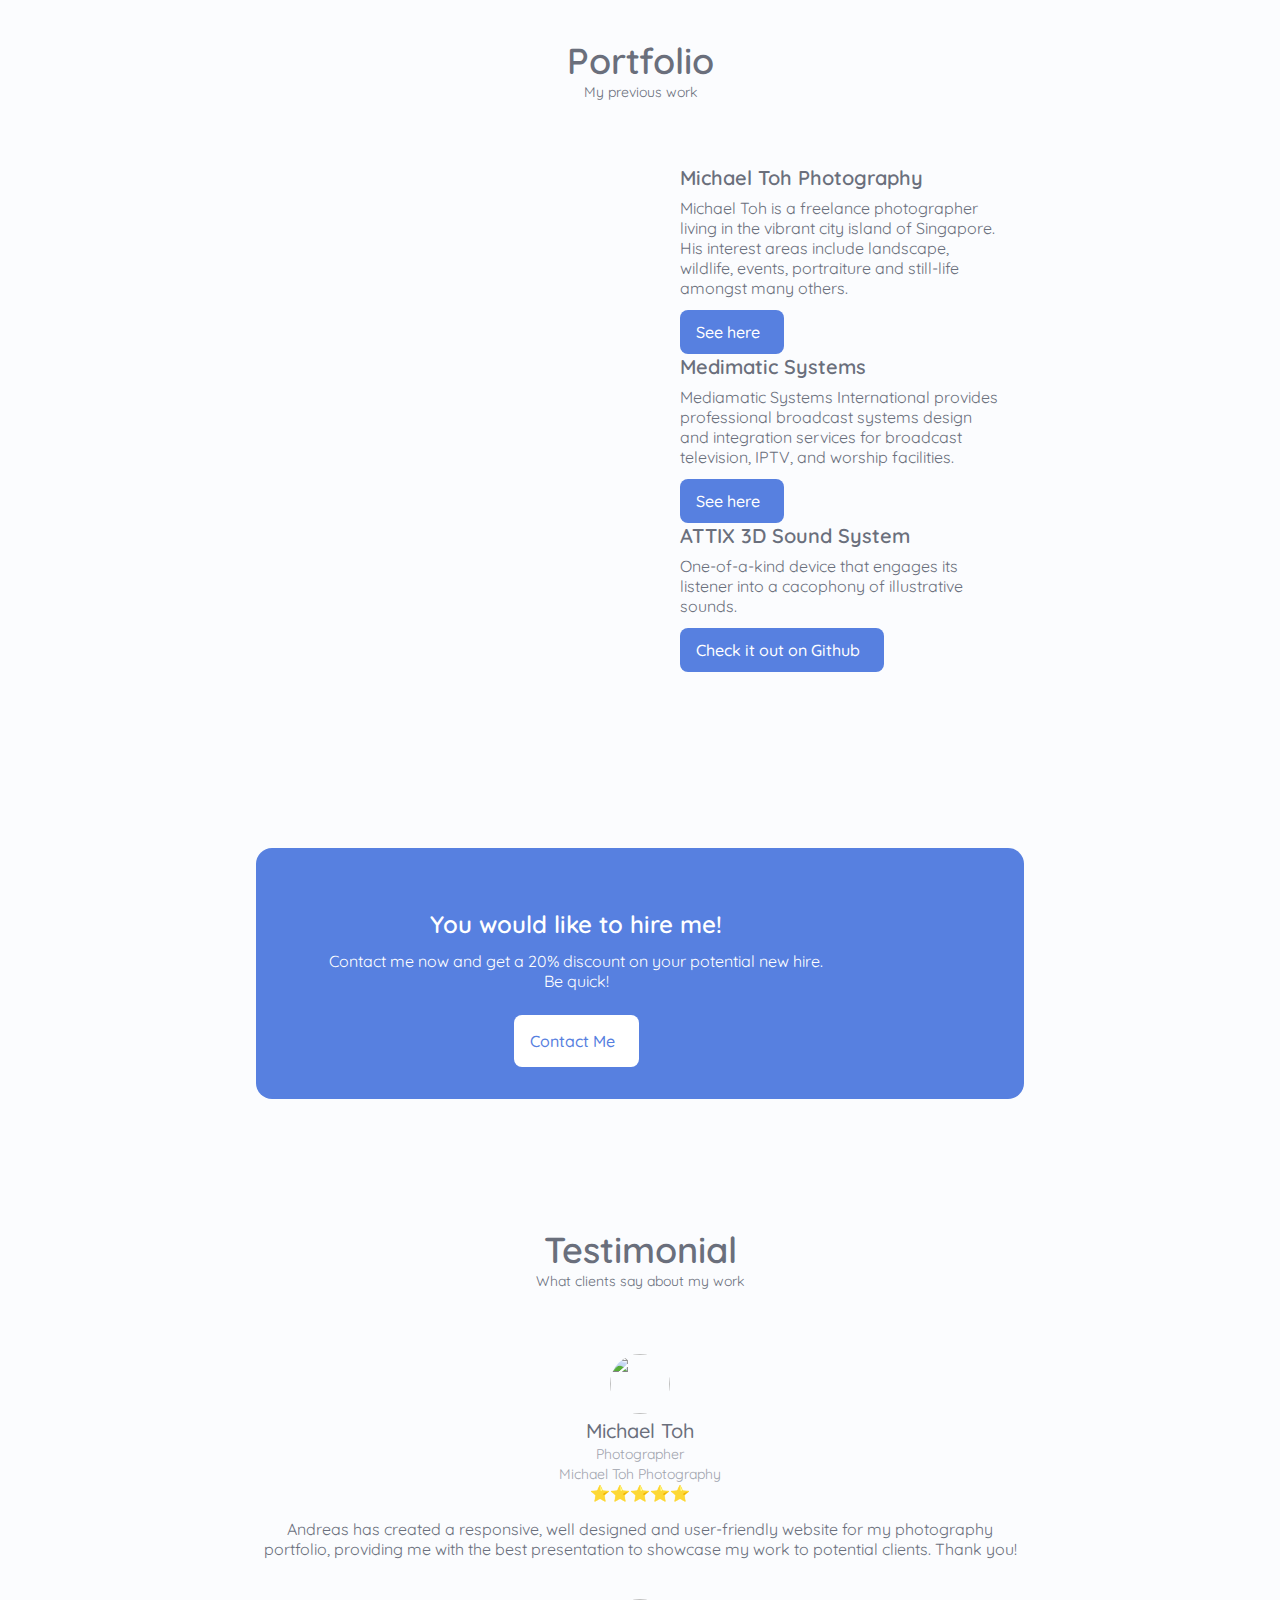
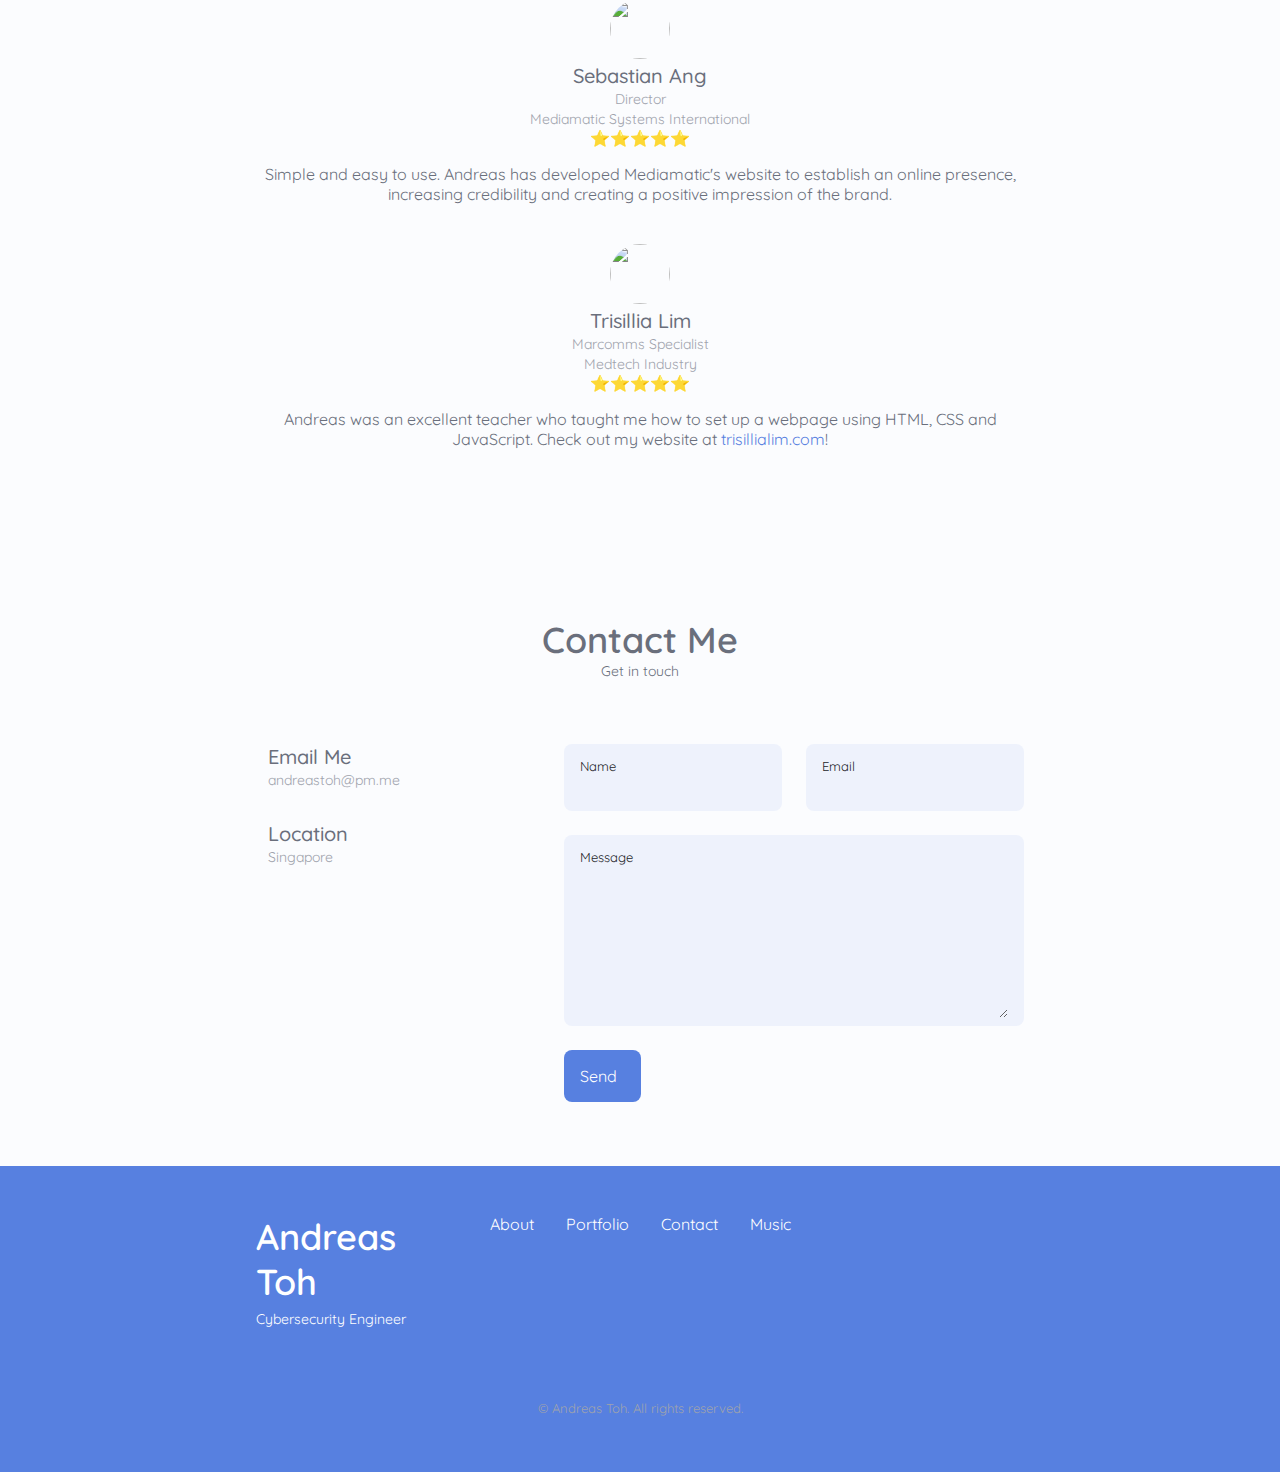
==== commit 3cc66217: "Add files via upload" ====
--- a/index.html
+++ b/index.html
@@ -2,11 +2,12 @@
 <html lang="en">
 <head>
 <meta charset="UTF-8">
-<meta name="title" content="Andreas Toh" />
-<meta name="url" content="https://www.andreastoh.com" />
-<meta property="og:url" content="https://www.andreastoh.com" />
+<meta name="title" property="og:title" content="Andreas Toh" />
+<meta name="url" content="https://andreastoh.com" />
+<meta property="og:url" content="https://andreastoh.com" />
 <meta name="keywords" content="andreas, toh, andreastoh, technology, cybersecurity, resume, portfolio" />
 <meta name="description" content="Andreas Toh is an innovative engineer with experience in cybersecurity and automation who is eager to take on opportunities in the rapid pace of technological change." />
+<meta name="image" property="og:image" content="assets/img/andreasportfolio.png" />
 <meta name="author" content="Andreas Toh" />
 <meta name="viewport" content="width=device-width,initial-scale=1.0" />
 <link rel="shortcut icon" href="assets/img/favicon.ico" type="image/x-icon" />
@@ -588,6 +589,14 @@
                             <ul class="wow__modal-wow grid">
                                 <li class="wow__modal-service">
                                     <i class="uil uil-check-circle wow__modal-icon"></i>
+                                    <p><a href="https://www.credly.com/badges/17cc4ae6-72b4-427d-9af5-9795c7a53ede/linked_in" target="_blank" class="wow__cert"><b>Microsoft 365 Certified:</b> Security Administrator Associate<br><a class="wow__text"></a></a></p>
+                                </li>
+                                <li class="wow__modal-service">
+                                    <i class="uil uil-check-circle wow__modal-icon"></i>
+                                    <p><a href="https://www.credly.com/badges/9ebf6a5d-51fd-4227-b4ed-f7a89c1eb0ba?source=linked_in_profile" target="_blank" class="wow__cert"><b>Cisco Certified Specialist</b> Enterprise Advanced Infrastructure Implementation<br><a class="wow__text"></a></a></p>
+                                </li>
+                                <li class="wow__modal-service">
+                                    <i class="uil uil-check-circle wow__modal-icon"></i>
                                     <p><a href="https://www.credly.com/badges/b3ad53af-934f-4d92-ba04-99338d7c5fd6/linked_in_profile" target="_blank" class="wow__cert"><b>Cisco</b> Certified Network Associate<br><a class="wow__text"></a></a></p>
                                 </li>
                                 <li class="wow__modal-service">
@@ -949,6 +958,9 @@
                         <li>
                            <a href="#contact" class="footer__link">Contact</a> 
                         </li>
+                        <li>
+                           <a href="music" class="footer__link">Music</a> 
+                        </li>
                     </ul>
 
                     <div class="footer__socials">
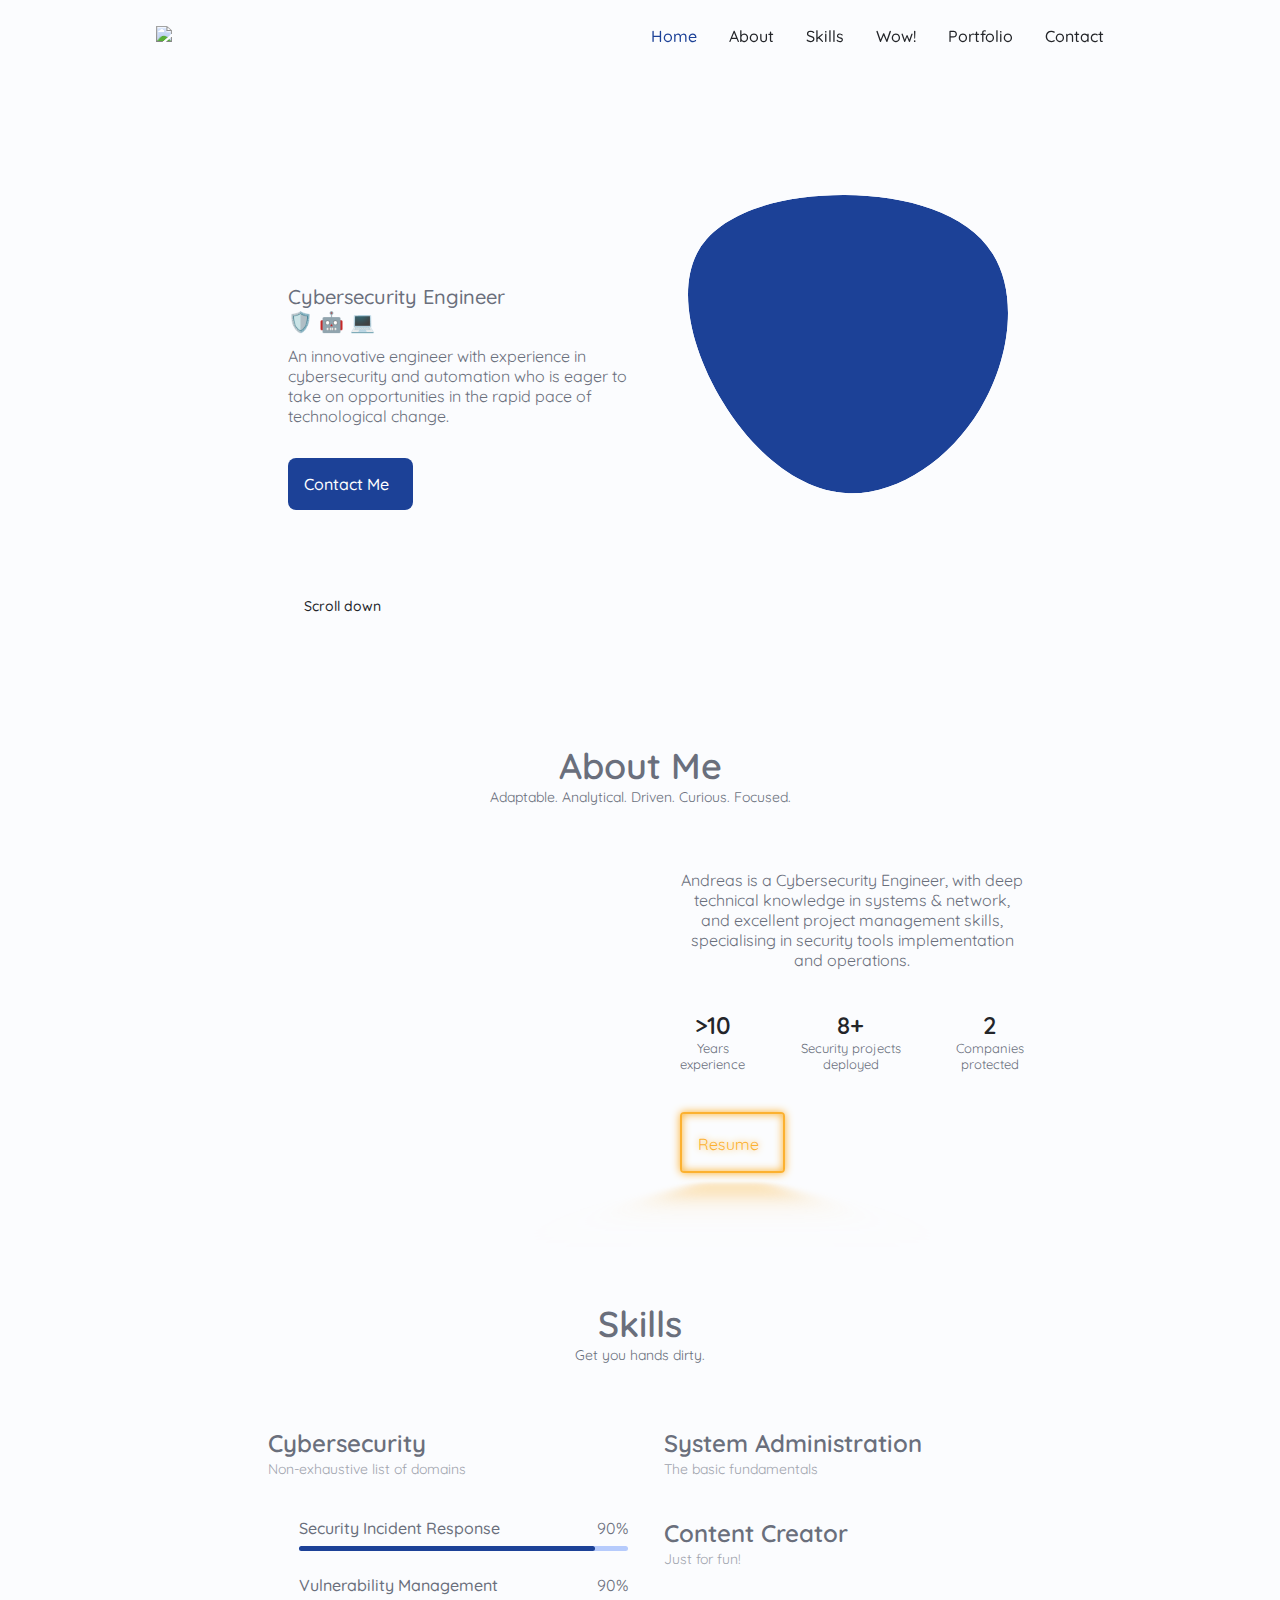
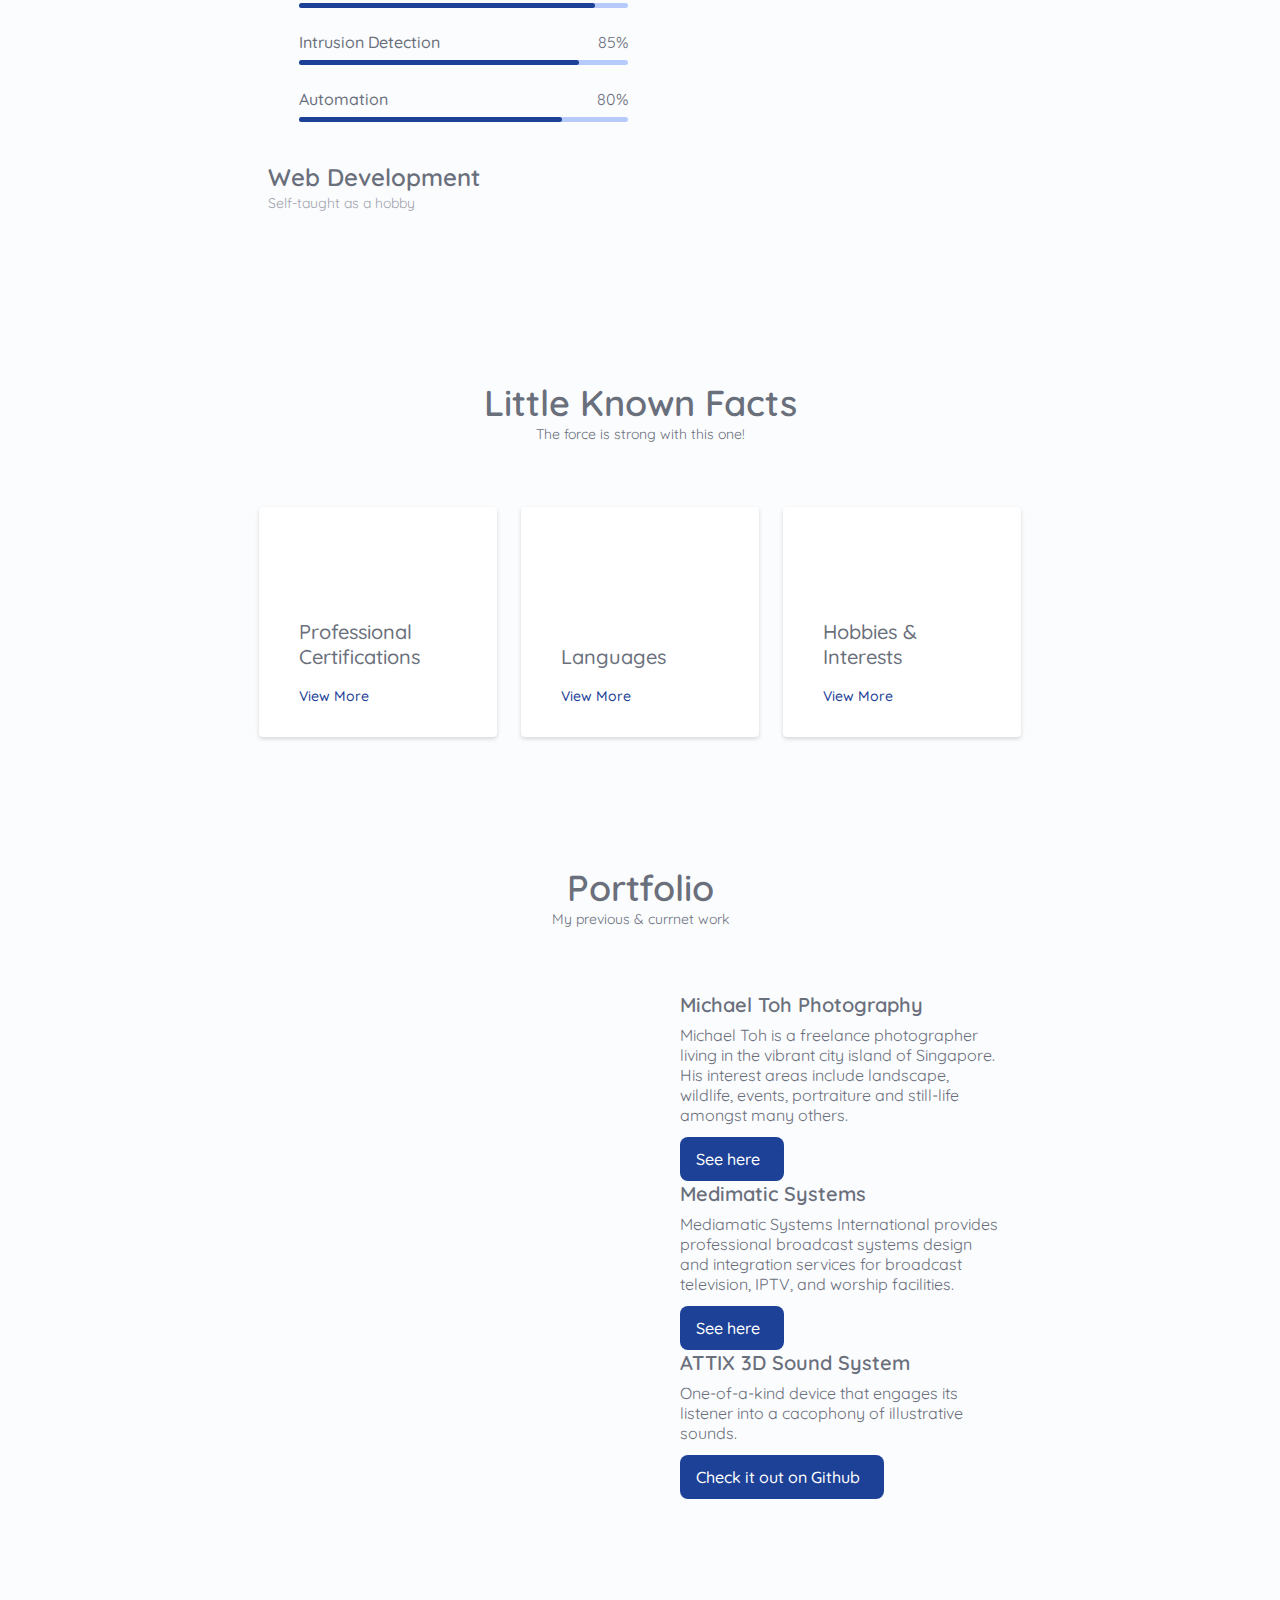
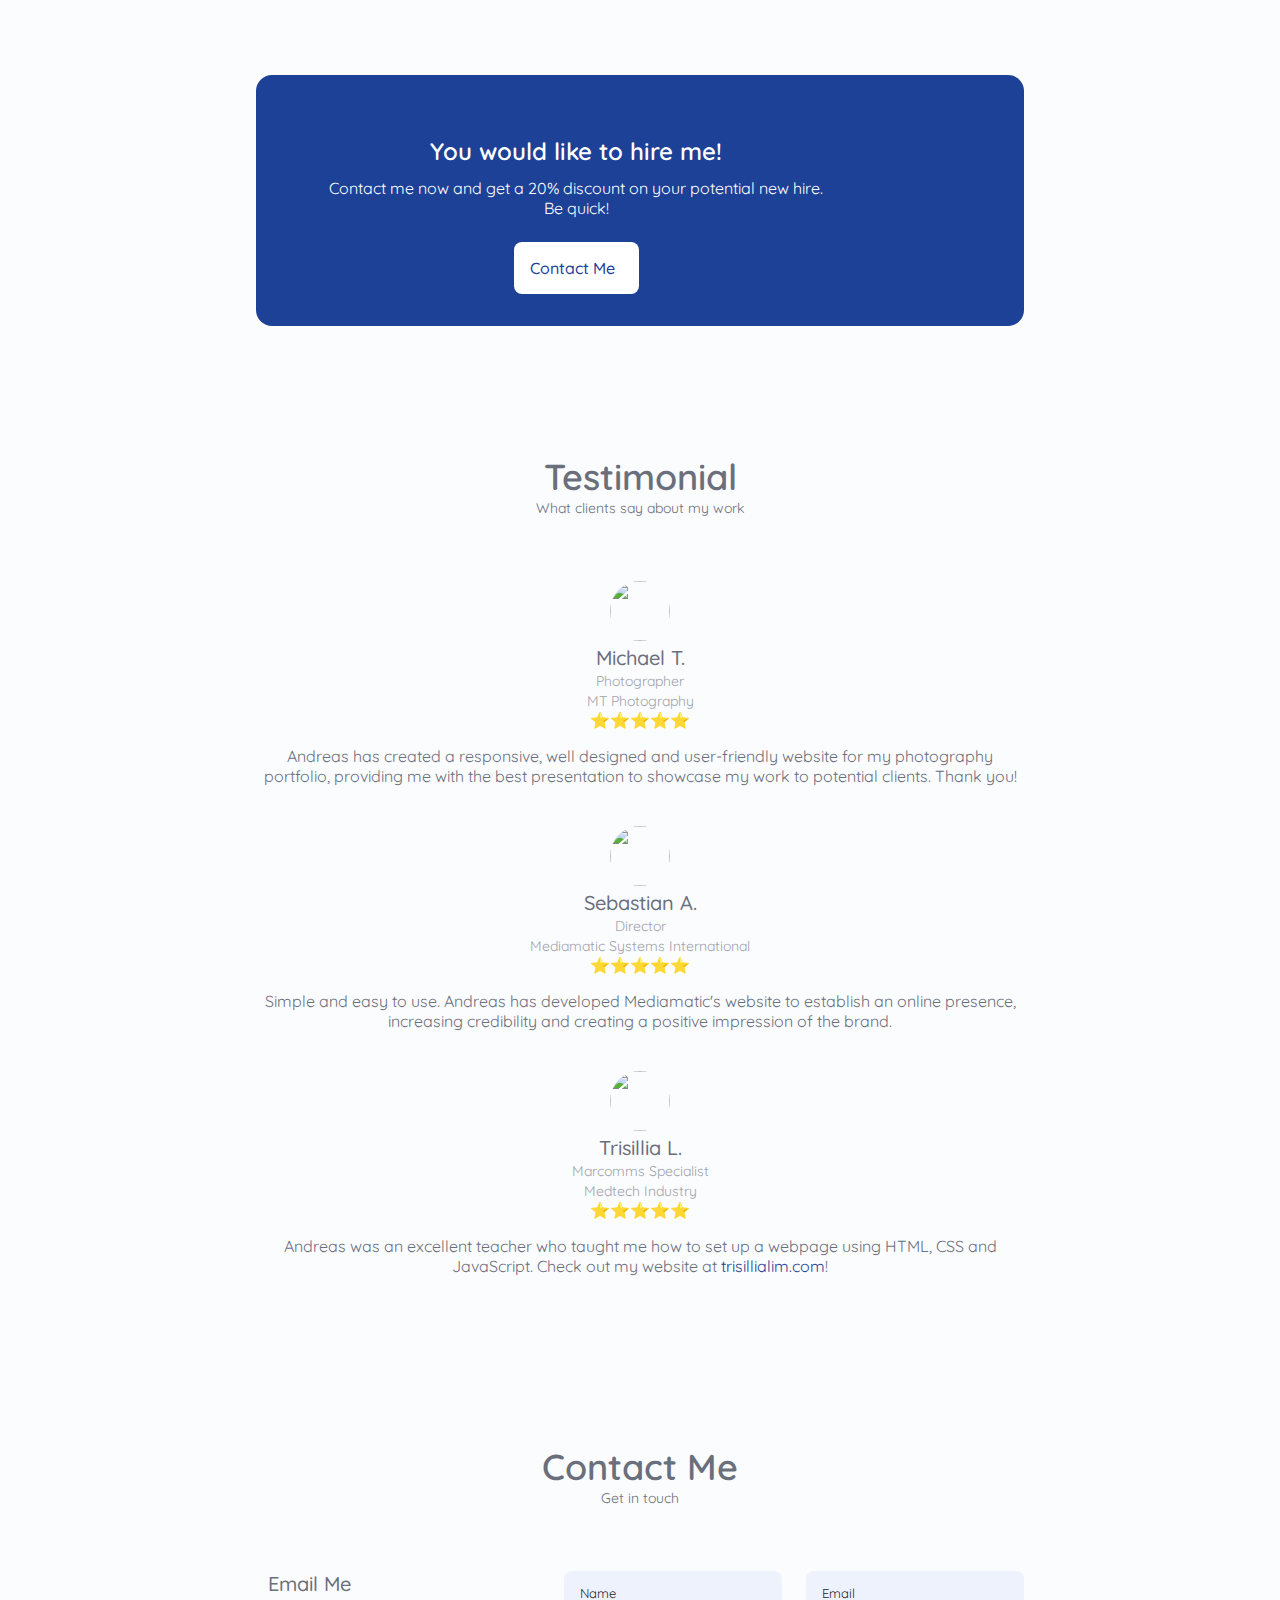
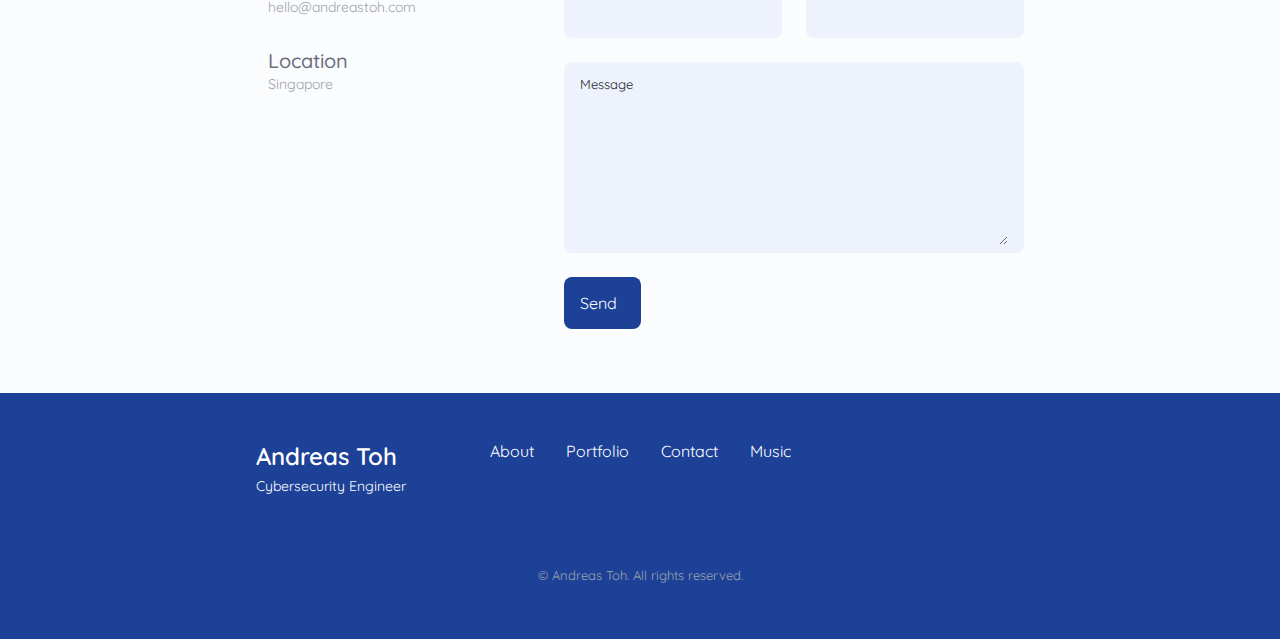
==== commit 72b639d4: "Add files via upload" ====
--- a/index.html
+++ b/index.html
@@ -3,16 +3,24 @@
 <head>
 <meta charset="UTF-8">
 <meta name="title" property="og:title" content="Andreas Toh" />
-<meta name="url" content="https://andreastoh.com" />
-<meta property="og:url" content="https://andreastoh.com" />
+<meta name="url" property="og:url" content="https://andreastoh.com" />
 <meta name="keywords" content="andreas, toh, andreastoh, technology, cybersecurity, resume, portfolio" />
-<meta name="description" content="Andreas Toh is an innovative engineer with experience in cybersecurity and automation who is eager to take on opportunities in the rapid pace of technological change." />
-<meta name="image" property="og:image" content="assets/img/andreasportfolio.png" />
-<meta name="author" content="Andreas Toh" />
+<meta name="description" property="og:description" content="Andreas Toh is an innovative engineer with experience in cybersecurity and automation who is eager to take on opportunities in the rapid pace of technological change." />
+<meta name="image" property="og:image" content="https://andreastoh.com/assets/img/andreasportfolio.png" />
+<meta name="author" property="author" content="Andreas Toh" />
 <meta name="viewport" content="width=device-width,initial-scale=1.0" />
 <link rel="shortcut icon" href="assets/img/favicon.ico" type="image/x-icon" />
 <link rel="icon" href="assets/img/favicon.ico" type="image/x-icon" />
 <link rel="apple-touch-icon" href="apple-touch-icon.png">
+<!-- Global site tag (gtag.js) - Google Analytics -->
+<script async src="https://www.googletagmanager.com/gtag/js?id=G-VY9QV3VKK5"></script>
+<script>
+  window.dataLayer = window.dataLayer || [];
+  function gtag(){dataLayer.push(arguments);}
+  gtag('js', new Date());
+
+  gtag('config', 'G-VY9QV3VKK5');
+</script>
 
        <!--==================== UNICONS ====================-->
  <link rel="stylesheet" href="https://unicons.iconscout.com/release/v4.0.0/css/line.css">       
@@ -140,19 +148,19 @@
                 <span class="section__subtitle">Adaptable. Analytical. Driven. Curious. Focused.</span>
 
                 <div class="about__container container grid">
-                    <img src="assets/img/about.jpg" alt="" class="about_img">
+                    <img src="assets/img/matterhorn.png" alt="" class="about_img">
 
                     <div class="about__data">
                         <p class="about__description">Andreas is a Cybersecurity Engineer, with deep technical knowledge in systems & network, and excellent project management skills, specialising in security tools implementation and operations.</p>
 
                         <div class="about__info">
                             <div>
-                                <span class="about__info-title">>8</span>
+                                <span class="about__info-title">>10</span>
                                 <span class="about__info-name">Years <br> experience</span>
                             </div>
 
                             <div>
-                                <span class="about__info-title">5+</span>
+                                <span class="about__info-title">8+</span>
                                 <span class="about__info-name">Security projects <br> deployed</span>
                             </div>
 
@@ -163,7 +171,7 @@
                         </div>
                         <div class="about__buttons">
                             <a href="resume" target="_blank" class="neon-button button--flex">
-                                See my resume here!<i class="uil uil-download-alt button__icon"></i>
+                                Resume<i class="uil uil-download-alt button__icon"></i>
                             </a>
                         </div>
                     </div>
@@ -173,7 +181,7 @@
             <!--==================== SKILLS ====================-->
             <section class="skills section" id="skills">
                 <h2 class="section__title">Skills</h2>
-                <span class="section__subtitle">Excited Accountability meets Passion.</span>
+                <span class="section__subtitle">Get you hands dirty.</span>
 
                 <div class="skills__container container grid">
                     <div>
@@ -183,8 +191,8 @@
                                 <i class="uil uil-shield-plus skills__icon"></i>
                                 
                                 <div>
-                                    <h1 class="skills__title">Cybersecurity Engineer</h1>
-                                    <span class="skills__subtitle">More than 2 years</span>
+                                    <h1 class="skills__title">Cybersecurity</h1>
+                                    <span class="skills__subtitle">Non-exhaustive list of domains</span>
                                 </div>
 
                                 <i class="uil uil-angle-down skills__arrow"></i>
@@ -193,7 +201,7 @@
                             <div class="skills__list grid">
                                  <div class="skills__data">
                                       <div class="skills__titles">
-                                        <h3 class="skills__name">Security Incident Handling & Response</h3>
+                                        <h3 class="skills__name">Security Incident Response</h3>
                                         <span class="skills__number">90%</span>
                                      </div>
                                     <div class="skills__bar">
@@ -203,7 +211,7 @@
 
                                 <div class="skills__data">
                                     <div class="skills__titles">
-                                        <h3 class="skills__name">Vulnerability Assessment & Remediation</h3>
+                                        <h3 class="skills__name">Vulnerability Management</h3>
                                         <span class="skills__number">90%</span>
                                     </div>
                                     <div class="skills__bar">
@@ -239,8 +247,8 @@
                                 <i class="uil uil-brackets-curly skills__icon"></i>
                                 
                                 <div>
-                                    <h1 class="skills__title">Web developer</h1>
-                                    <span class="skills__subtitle">On & off for many years</span>
+                                    <h1 class="skills__title">Web Development</h1>
+                                    <span class="skills__subtitle">Self-taught as a hobby</span>
                                 </div>
 
                                 <i class="uil uil-angle-down skills__arrow"></i>
@@ -297,8 +305,8 @@
                                 <i class="uil uil-swatchbook skills__icon"></i>
                                 
                                 <div>
-                                    <h1 class="skills__title">System Administrator</h1>
-                                    <span class="skills__subtitle">More than 4 years</span>
+                                    <h1 class="skills__title">System Administration</h1>
+                                    <span class="skills__subtitle">The basic fundamentals</span>
                                 </div>
 
                                 <i class="uil uil-angle-down skills__arrow"></i>
@@ -407,162 +415,6 @@
                 </div>
             </section>
 
-            <!--==================== QUALIFICATION ====================-->
-            <section class="qualification section">
-                <h2 class="section__title">Qualification</h2>
-                <span class="section__subtitle">Learning never stops.</span>
-
-                <div class="qualification__container container">
-                    <div class="qualification__tabs">
-                        <div class="qualification__button button--flex qualification__active" data-target='#education'>
-                            <i class="uil uil-graduation-cap qualification__icon"></i>
-                            Education
-                        </div>
-
-                        <div class="qualification__button button--flex" data-target='#work'>
-                            <i class="uil uil-briefcase-alt qualification__icon"></i>
-                            Work
-                        </div>
-                    </div>
-
-
-                    <div class="qualification__sections">
-                        <!--==================== QUALIFICATION CONTENT 1 ====================-->
-                        <div class="qualification__content qualification__active" data-content id="education">
-                            <!--==================== QUALIFICATION 1 ====================-->
-                            <div class="qualification__data">
-                                <div>
-                                    <h3 class="qualification__title">Diploma, Engineering with Business</h3>
-                                    <span class="qualification__subtitle">Singapore Polytechnic<br><a href="https://www.sp.edu.sg/" target="_blank"><img class="school-icon sp__icon"></a><br><img src="assets/img/sg.svg" class="flag-icon"></span>
-                                    <div class="qualification__calendar">
-                                        <i class="uil uil-calendar-alt"></i>
-                                        2009 - 2012
-                                    </div>
-                                </div>
-
-                                <div>
-                                    <span class="qualification__rounder"></span>
-                                    <span class="qualification__line"></span>
-                                </div>
-                            </div>
-
-                            <!--==================== QUALIFICATION 2 ====================-->
-                            <div class="qualification__data">
-                                <div></div>
-
-                                <div>
-                                    <span class="qualification__rounder"></span>
-                                    <span class="qualification__line"></span>
-                                </div>
-
-                                <div>
-                                    <h3 class="qualification__title">Overseas Exchange Programme</h3>
-                                    <span class="qualification__subtitle">Beijing Technological and Business University<br><a href="https://english.btbu.edu.cn/" target="_blank"><img class="school-icon btbu__icon"></a><br><img src="assets/img/cn.svg" class="flag-icon"></span>
-                                    <div class="qualification__calendar">
-                                        <i class="uil uil-calendar-alt"></i>
-                                        2011 - 2012
-                                    </div>
-                                </div>
-                            </div>
-
-                            <!--==================== QUALIFICATION 3 ====================-->
-                            <div class="qualification__data">
-                                <div>
-                                    <h3 class="qualification__title">BE, Electrical & Electronics Engineer with Minor in Business</h3>
-                                    <span class="qualification__subtitle">Nanyang Technological University<br><a href="https://www.ntu.edu.sg/" target="_blank"><img class="school-icon ntu__icon"></a><br><img src="assets/img/sg.svg" class="flag-icon"></span>
-                                    <div class="qualification__calendar">
-                                        <i class="uil uil-calendar-alt"></i>
-                                        2014 - 2017
-                                    </div>
-                                </div>
-
-                                <div>
-                                    <span class="qualification__rounder"></span>
-                                    <span class="qualification__line"></span>
-                                </div>
-                            </div>
-                        </div>
-                        <!--==================== QUALIFICATION CONTENT 2 ====================-->
-                        <div class="qualification__content" data-content id="work">
-                            <!--==================== QUALIFICATION 1 ====================-->
-                            <div class="qualification__data">
-                                <div>
-                                    <h3 class="qualification__title">Broadcast Engineer & Web Developer</h3>
-                                    <span class="qualification__subtitle">Mediamatic Systems International<br><a href="https://www.mediamatic-sg.com/" target="_blank"><img class="company-icon mediamatic__icon"></a></span>
-                                    <div class="qualification__calendar">
-                                        <i class="uil uil-calendar-alt"></i>
-                                        Feb 2012 - May 2012
-                                    </div>
-                                </div>
-
-                                <div>
-                                    <span class="qualification__rounder"></span>
-                                    <span class="qualification__line"></span>
-                                </div>
-                            </div>
-
-                            <!--==================== QUALIFICATION 2 ====================-->
-                            <div class="qualification__data">
-                                <div></div>
-
-                                <div>
-                                    <span class="qualification__rounder"></span>
-                                    <span class="qualification__line"></span>
-                                </div>
-
-                                <div>
-                                    <h3 class="qualification__title">Engineer, Service Operations</h3>
-                                    <span class="qualification__subtitle">Singtel<br><a href="https://www.singtel.com/" target="_blank"><img class="company-icon singtel__icon"></a></span>
-                                    <div class="qualification__calendar">
-                                        <i class="uil uil-calendar-alt"></i>
-                                        Jul 2017 - Jun 2019
-                                    </div>
-                                </div>
-                            </div>
-
-                            <!--==================== QUALIFICATION 3 ====================-->
-                            <div class="qualification__data">
-                                <div>
-                                    <h3 class="qualification__title">Security Engineer, NSOC</h3>
-                                    <span class="qualification__subtitle">Singtel<br><a href="https://www.singtel.com/" target="_blank"><img class="company-icon singtel__icon"></a></span>
-                                    <div class="qualification__calendar">
-                                        <i class="uil uil-calendar-alt"></i>
-                                        Jul 2019 - Feb 2020
-                                    </div>
-                                </div>
-
-                                <div>
-                                    <span class="qualification__rounder"></span>
-                                    <span class="qualification__line"></span>
-                                </div>
-                            </div>
-
-                            <!--==================== QUALIFICATION 4 ====================-->
-                            <div class="qualification__data">
-                                <div></div>
-
-                                <div>
-                                    <span class="qualification__rounder"></span>
-                                    <!-- <span class="qualification__line"></span> -->
-                                </div>
-
-                                <div>
-                                    <h3 class="qualification__title">IT Security Engineer</h3>
-                                    <span class="qualification__subtitle">Partners Group<br><a href="https://www.partnersgroup.com/en/" target="_blank"><img class="company-icon pg__icon"></a></span>
-                                    <div class="qualification__calendar">
-                                        <i class="uil uil-calendar-alt"></i>
-                                        Feb 2020 - Present
-                                    </div>
-                                </div>
-
-                            </div>
-                        </div>
-                    </div>
-                </div>
-
-
-            </section>
-
             <!--==================== WOW ====================-->
             <section class="wow section" id="wow">
                 <h2 class="section__title">Little Known Facts</h2>
@@ -587,17 +439,27 @@
                             <i class="uil uil-times wow__modal-close"></i>
 
                             <ul class="wow__modal-wow grid">
-                                <li class="wow__modal-service">
-                                    <i class="uil uil-check-circle wow__modal-icon"></i>
-                                    <p><a href="https://www.credly.com/badges/17cc4ae6-72b4-427d-9af5-9795c7a53ede/linked_in" target="_blank" class="wow__cert"><b>Microsoft 365 Certified:</b> Security Administrator Associate<br><a class="wow__text"></a></a></p>
-                                </li>
-                                <li class="wow__modal-service">
-                                    <i class="uil uil-check-circle wow__modal-icon"></i>
-                                    <p><a href="https://www.credly.com/badges/9ebf6a5d-51fd-4227-b4ed-f7a89c1eb0ba?source=linked_in_profile" target="_blank" class="wow__cert"><b>Cisco Certified Specialist</b> Enterprise Advanced Infrastructure Implementation<br><a class="wow__text"></a></a></p>
-                                </li>
-                                <li class="wow__modal-service">
-                                    <i class="uil uil-check-circle wow__modal-icon"></i>
-                                    <p><a href="https://www.credly.com/badges/b3ad53af-934f-4d92-ba04-99338d7c5fd6/linked_in_profile" target="_blank" class="wow__cert"><b>Cisco</b> Certified Network Associate<br><a class="wow__text"></a></a></p>
+
+                                <li class="wow__modal-service">
+                                    <i class="uil uil-check-circle wow__modal-icon"></i>
+                                    <p><a href="https://www.credly.com/badges/6e6ecd6a-8673-4755-b06a-68d4c8254663" target="_blank" class="wow__cert"><b>AWS Certified</b> Security - Specialty<br><a class="wow__text"></a></a></p>
+                                </li>
+
+                                <li class="wow__modal-service">
+                                    <i class="uil uil-check-circle wow__modal-icon"></i>
+                                    <p><a href="https://www.credly.com/badges/e30c30cc-0dda-4651-bde7-c7aae3e8b5fb" target="_blank" class="wow__cert"><b>AWS Certified</b> Solutions Architect Associate<br><a class="wow__text"></a></a></p>
+                                </li>
+                                <li class="wow__modal-service">
+                                    <i class="uil uil-check-circle wow__modal-icon"></i>
+                                    <p><a href="https://www.credly.com/badges/17cc4ae6-72b4-427d-9af5-9795c7a53ede" target="_blank" class="wow__cert"><b>Microsoft 365 Certified</b> Security Administrator Associate<br><a class="wow__text"></a></a></p>
+                                </li>
+                                <li class="wow__modal-service">
+                                    <i class="uil uil-check-circle wow__modal-icon"></i>
+                                    <p><a href="https://www.credly.com/badges/9ebf6a5d-51fd-4227-b4ed-f7a89c1eb0ba" target="_blank" class="wow__cert"><b>Cisco Certified Specialist</b> Enterprise Advanced Infrastructure Implementation<br><a class="wow__text"></a></a></p>
+                                </li>
+                                <li class="wow__modal-service">
+                                    <i class="uil uil-check-circle wow__modal-icon"></i>
+                                    <p><a href="https://www.credly.com/badges/b3ad53af-934f-4d92-ba04-99338d7c5fd6" target="_blank" class="wow__cert"><b>Cisco</b> Certified Network Associate<br><a class="wow__text"></a></a></p>
                                 </li>
                                 <li class="wow__modal-service">
                                     <i class="uil uil-check-circle wow__modal-icon"></i>
@@ -697,7 +559,7 @@
                                 </li>
                                 <li class="wow__modal-service">
                                     <i class="uil uil-heart wow__modal-icon"></i>
-                                    <p>Music 🎧 🎸 🎵 <br><a class="wow__text">Check out my band, <b>Blank Shot</b>, on </a><a href="https://open.spotify.com/artist/1EZELpgCuWKrlrWqyvRtob" target="_blank" class="wow__spotify"><b>Spotify!</b></a></p> 
+                                    <p><a href="music" class="wow__link">Music</a> 🎧 🎸 🎵 <br><a class="wow__text">Check out my band, <b>Blank Shot</b>, on </a><a href="https://open.spotify.com/artist/1EZELpgCuWKrlrWqyvRtob" target="_blank" class="wow__spotify"><b>Spotify!</b></a></p> 
                                 </li>
                                 <li class="wow__modal-service">
                                     <i class="uil uil-heart wow__modal-icon"></i>
@@ -728,7 +590,7 @@
             <!--==================== PORTFOLIO ====================-->
             <section class="portfolio section" id="portfolio">
                 <h2 class="section__title">Portfolio</h2>
-                <span class="section__subtitle">My previous work</span>
+                <span class="section__subtitle">My previous & currnet work</span>
 
                 <div class="portfolio__container container swiper-container">
                     <div class="swiper-wrapper">
@@ -820,8 +682,8 @@
                                     <img src="assets/img/testimonial1.png" alt="" class="testimonial__img">
 
                                     <div>
-                                        <h3 class="testimonial__name">Michael Toh</h3>
-                                        <span class="testimonial__client">Photographer<br>Michael Toh Photography</span>
+                                        <h3 class="testimonial__name">Michael T.</h3>
+                                        <span class="testimonial__client">Photographer<br>MT Photography</span>
                                     </div>
                                 </div>
 
@@ -841,7 +703,7 @@
                                     <img src="assets/img/testimonial2.png" alt="" class="testimonial__img">
 
                                     <div>
-                                        <h3 class="testimonial__name">Sebastian Ang</h3>
+                                        <h3 class="testimonial__name">Sebastian A.</h3>
                                         <span class="testimonial__client">Director<br>Mediamatic Systems International</span>
                                     </div>
                                 </div>
@@ -859,10 +721,10 @@
                         <div class="testimonial__content swiper-slide">
                             <div class="testimonial__data">
                                 <div class="testimonial__header">
-                                    <img src="assets/img/testimonial4.jpg" alt="" class="testimonial__img">
+                                    <img src="assets/img/testimonial3.jpeg" alt="" class="testimonial__img">
 
                                     <div>
-                                        <h3 class="testimonial__name">Trisillia Lim</h3>
+                                        <h3 class="testimonial__name">Trisillia L.</h3>
                                         <span class="testimonial__client">Marcomms Specialist<br>Medtech Industry</span>
                                     </div>
                                 </div>
@@ -876,6 +738,8 @@
                             </p>
                         </div>
                     </div>
+
+
 
                     <!-- Add Pagination -->
                     <div class="swiper-pagination swiper-pagination-testimonial"></div>
@@ -895,7 +759,7 @@
 
                             <div>
                                 <h3 class="contact__title">Email Me</h3>
-                                <span class="contact__subtitle">andreastoh@pm.me</span>
+                                <span class="contact__subtitle">hello@andreastoh.com</span>
                             </div>
                         </div>
 
@@ -924,7 +788,6 @@
                             <label for="" class="contact__label">Message</label>
                             <textarea name="message" id="" cols="0" rows="7" class="contact__input" required></textarea>
                             <input type="hidden" name="_next" value="https://andreastoh.com">
-                            <input type="hidden" name="_cc" value="andreastyh@gmail.com"> 
                             <input type="text" name="_honey" style="display:none">                           
                         </div>
                         
--- a/assets/css/style.css
+++ b/assets/css/style.css
@@ -10,8 +10,8 @@
     --hue-color: 222; /*Purple 250 - Green 142 - Blue 230 - Pink 340*/
 
     /* HSL color mode */
-    --first-color: hsl(var(--hue-color), 69%, 61%);
-    --first-color-second: hsl(var(--hue-color), 69%, 61%);
+    --first-color: hsl(var(--hue-color), 69%, 35%);
+    --first-color-second: hsl(var(--hue-color), 69%, 35%);
     --first-color-alt: hsl(var(--hue-color), 57%, 53%);
     --first-color-lighter: hsl(var(--hue-color), 92%, 85%);
     --title-color: hsl(var(--hue-color), 8%, 15%);
@@ -22,6 +22,8 @@
     --container-color: #FFF;
     --scroll-bar-color: hsl(var(--hue-color), 12%, 90%);
     --scroll-thumb-color: hsl(var(--hue-color), 12%, 80%);
+    --clr-neon: #fcb130;
+    --clr-bg: hsl(250 21% 16%);
 
     /*========== Font and typography ==========*/
     --body-font: 'Quicksand', sans-serif;
@@ -239,12 +241,7 @@
 .nav__logo{
     width: 40px;
 }
-body>header>nav>a.nav__logo>img.andreas__icon{
-    content: url("../img/andreas-white.png");
-}
-body.dark-theme>header>nav>a.nav__logo>img.andreas__icon{
-    content: url("../img/andreas.png");
-}
+
 
 .nav__toggle{
     font-size: 1.1rem;
@@ -493,6 +490,64 @@
     justify-content: center;
 }
 
+.neon-button {
+  font-size: var(--normal-font-size);
+  display: inline-block;
+  cursor: pointer;
+  text-decoration: none;
+  color: var(--clr-neon);
+  border: var(--clr-neon) 0.125em solid;
+  padding: 1em 1em;
+  border-radius: 0.25em;
+  text-shadow: 0 0 0.125em hsl(0 0% 100% / 0.3), 0 0 0.45em currentColor;
+  box-shadow: inset 0 0 0.5em 0 var(--clr-neon), 0 0 0.5em 0 var(--clr-neon);
+  position: relative;
+}
+
+.neon-button::before {
+  pointer-events: none;
+  content: "";
+  position: absolute;
+  background: var(--clr-neon);
+  top: 80%;
+  left: 0;
+  width: 100%;
+  height: 100%;
+
+  transform: perspective(1.1em) rotateX(40deg) scale(1, 0.35);
+  filter: blur(0.75em);
+  opacity: 0.3;
+}
+
+.neon-button::after {
+  content: "";
+  position: absolute;
+  top: 0;
+  bottom: 0;
+  left: 0;
+  right: 0;
+  box-shadow: 0 0 2em 0.5em var(--clr-neon);
+  opacity: 0;
+  background-color: var(--clr-neon);
+  z-index: -1;
+  transition: opacity 100ms linear;
+}
+
+.neon-button:hover,
+.neon-button:focus {
+  color: #FFF;
+  text-shadow: none;
+}
+
+.neon-button:hover::before,
+.neon-button:focus::before {
+  opacity: 0.9;
+}
+.neon-button:hover::after,
+.neon-button:focus::after {
+  opacity: 0.9;
+}
+
 /*==================== SKILLS ====================*/
 .skills__container{
     row-gap: 0;
@@ -573,7 +628,7 @@
 }
 
 .skills__automation{
-    width: 70%;
+    width: 80%;
 }
 
 
@@ -589,8 +644,8 @@
     width: 60%;
 }
 
-.skills__php{
-    width: 50%;
+.skills__sql{
+    width: 65%;
 }
 
 .skills__windows{
@@ -883,6 +938,11 @@
     font-size: 1rem;
 }
 
+.wow__link{
+    text-decoration: none;
+    color: var(--text-color);
+}
+
 /*==================== PORTFOLIO ====================*/
 .portfolio__container {
   overflow: initial;
@@ -1088,7 +1148,7 @@
 }
 
 .footer__title{
-    font-size: var(--h1-font-size);
+    font-size: var(--h2-font-size);
     margin-bottom: var(--mb-0-25);
 }
 
@@ -1127,6 +1187,38 @@
 .footer__link,
 .footer__social{
     color: #FFF;
+}
+
+/*==================== ERROR ====================*/
+
+.error{
+    margin: 20vh 0;
+}
+
+.error__description{
+    text-align: center;
+    margin-bottom: var(--mb-2-5);
+}
+
+.error__title{
+    font-size: 80px;
+    margin-bottom: 20px;
+}
+
+.error__subtitle{
+    display: block;
+    font-size: 30px;
+    margin-bottom: var(--mb-3);
+}
+
+.error__title,
+.error__subtitle{
+    text-align: center;
+}
+
+.error__link{
+    text-decoration: underline;
+    color: #000000;
 }
 
 /*========== SCROLL UP ==========*/
